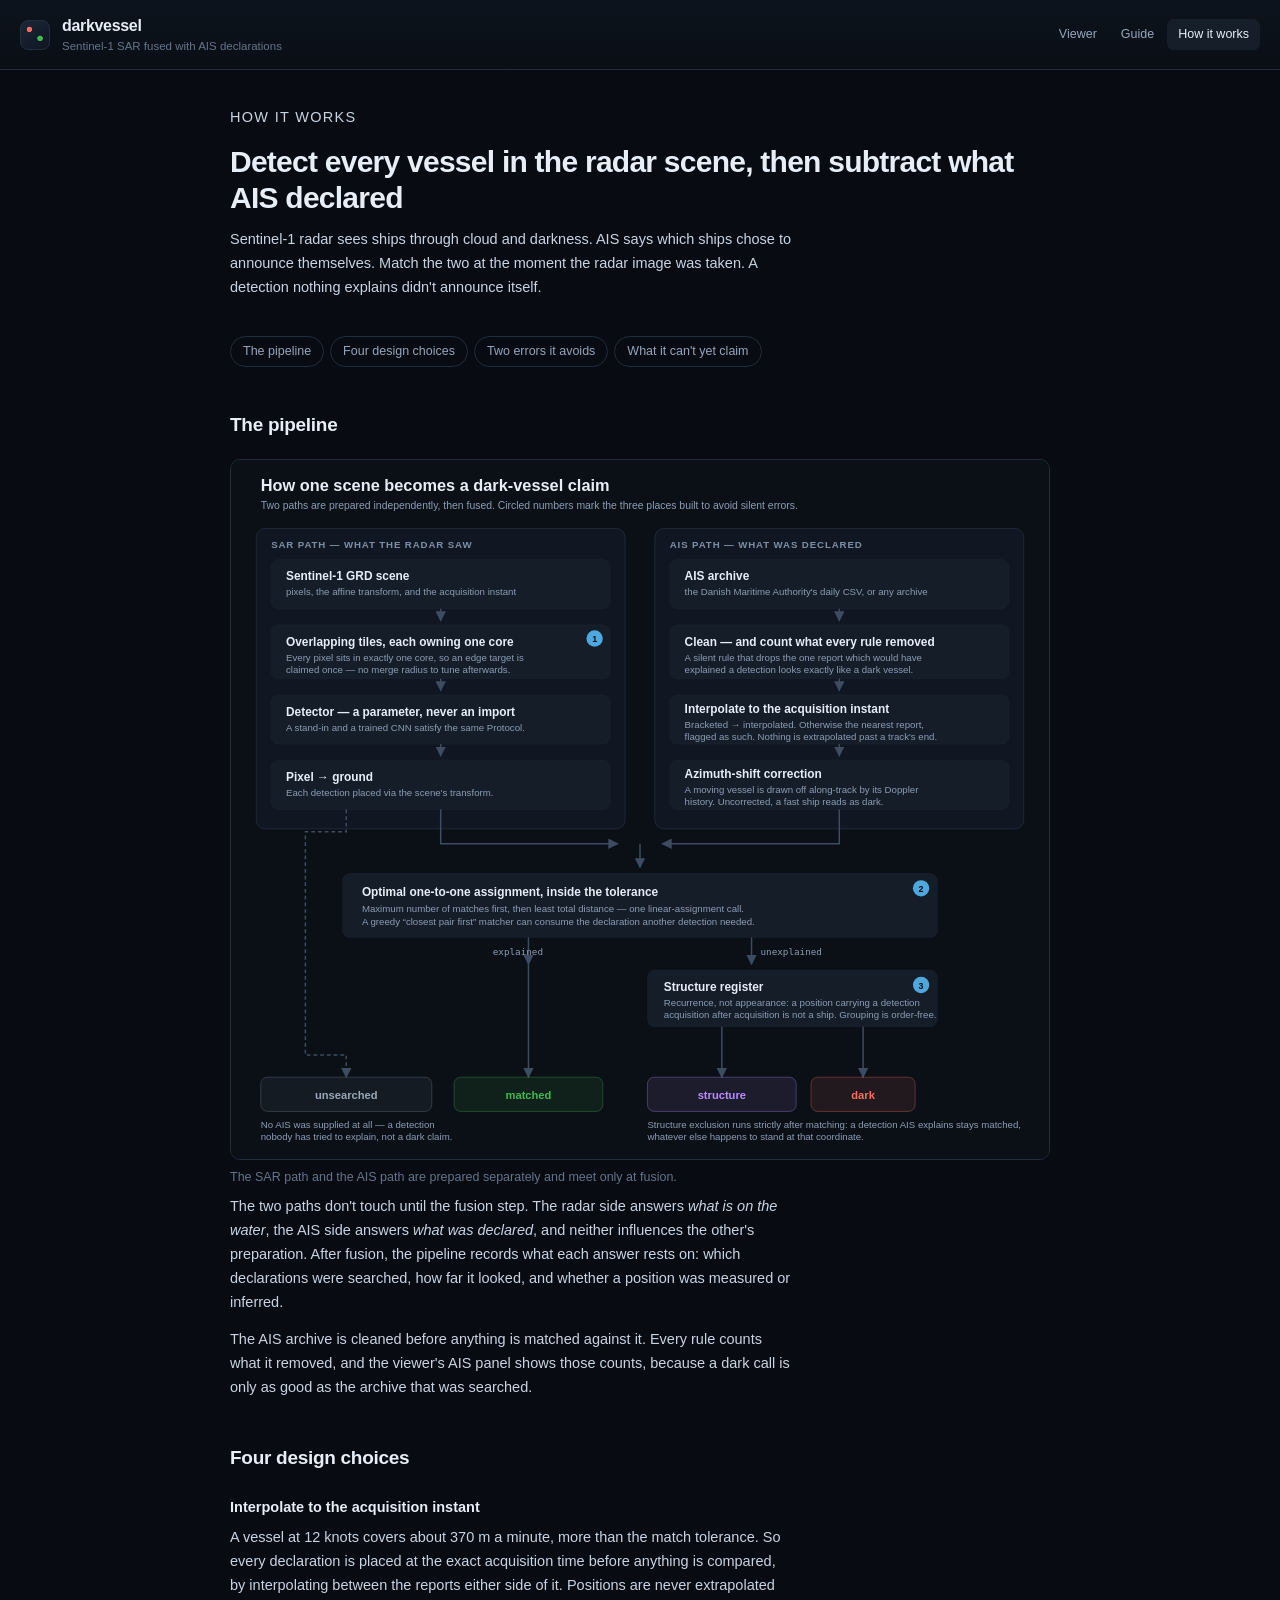
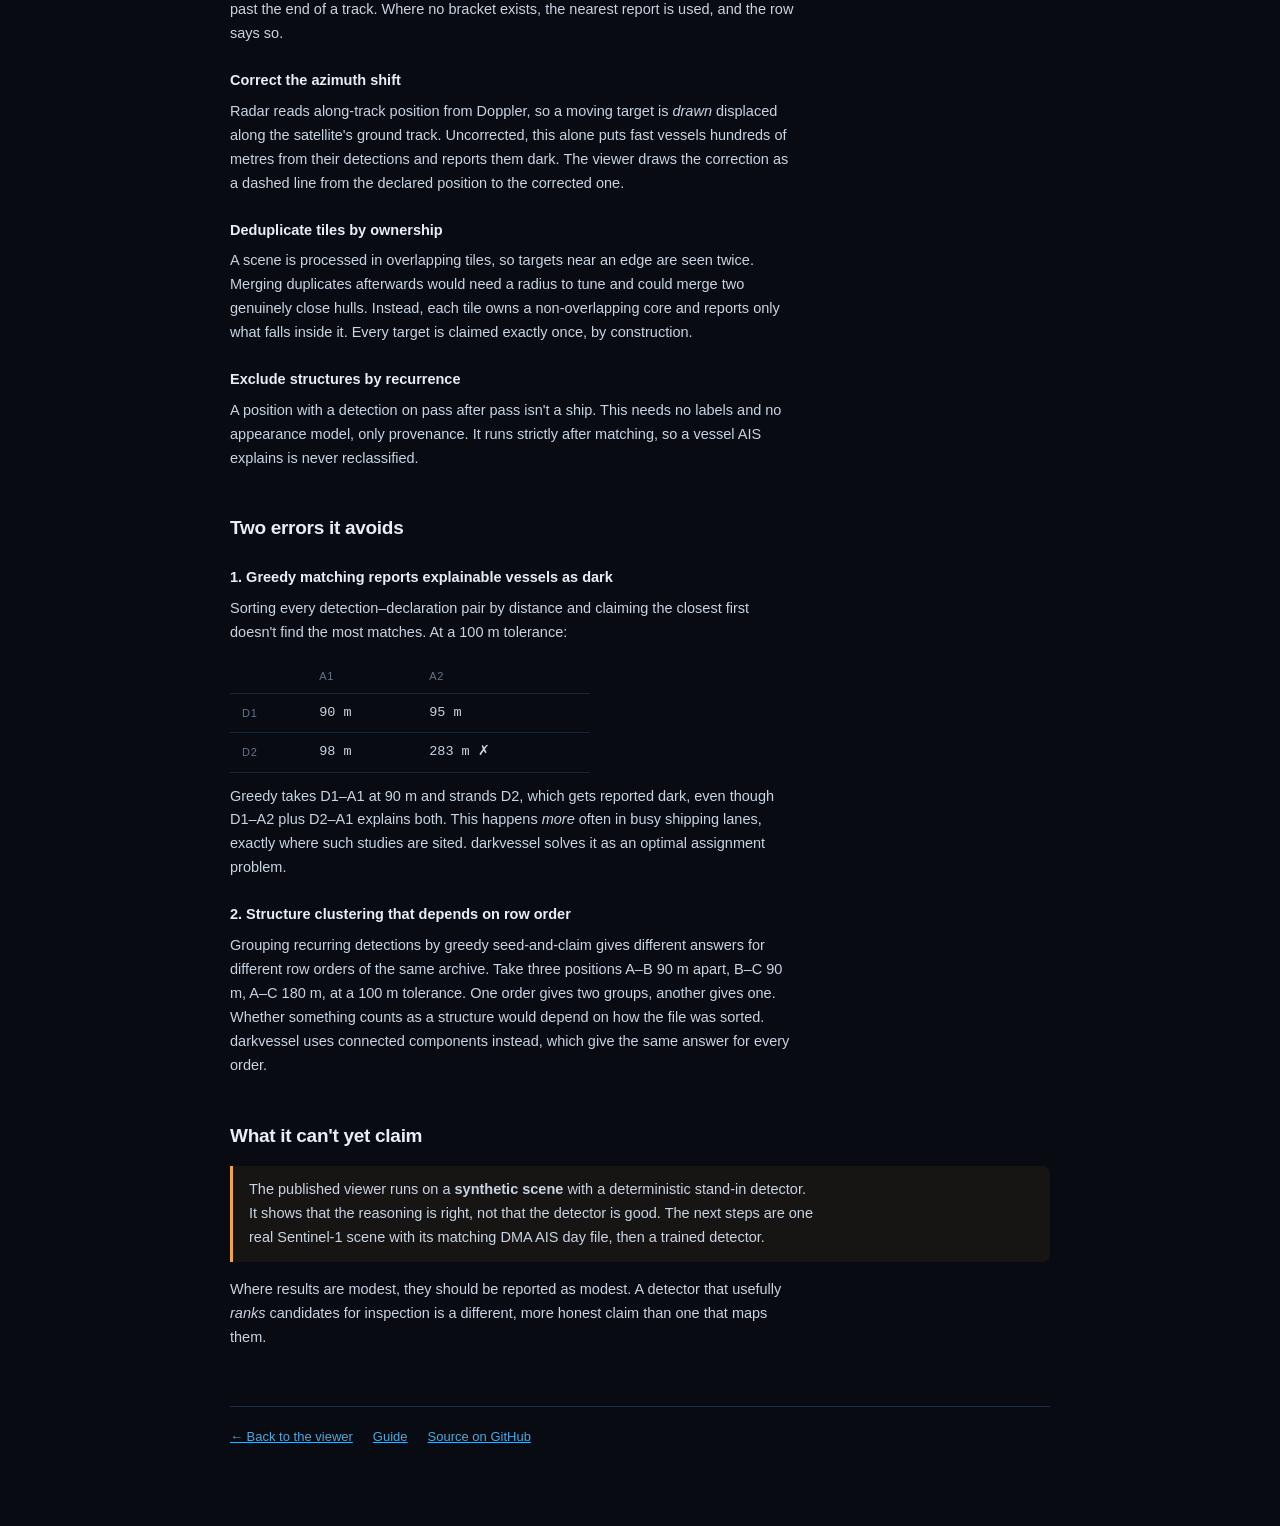
==== src/darkvessel/web/static/about.html @ b2e8a20c "Make the published viewer interactive, fix its controls, add Guide and How it works pages The publis" ====
<!DOCTYPE html>
<html lang="en">
<head>
<meta charset="utf-8">
<meta name="viewport" content="width=device-width, initial-scale=1">
<title>How it works — darkvessel</title>
<meta name="description" content="How darkvessel fuses Sentinel-1 SAR detections with AIS declarations, and the two silent errors the design avoids.">
<link rel="icon" href="data:image/svg+xml,<svg xmlns='http://www.w3.org/2000/svg' viewBox='0 0 16 16'><text y='13' font-size='13'>🛰️</text></svg>">
<link rel="stylesheet" href="styles.css">
</head>
<body class="doc-page">
<a class="skip" href="#main">Skip to content</a>

<header class="topbar">
  <a class="brand" href="./" style="text-decoration:none;color:inherit">
    <span class="brand-mark" aria-hidden="true"></span>
    <div>
      <p style="margin:0;font-size:16px;font-weight:600;letter-spacing:-0.02em">darkvessel</p>
      <p class="brand-sub">Sentinel-1 SAR fused with AIS declarations</p>
    </div>
  </a>
  <nav class="site-nav" aria-label="Site">
    <a href="./">Viewer</a>
    <a href="guide.html">Guide</a>
    <a href="about.html" aria-current="page">How it works</a>
  </nav>
</header>

<main class="doc" id="main">
  <div class="doc-hero">
    <p class="doc-kicker">How it works</p>
    <h1>Detect every vessel in the radar scene, then subtract what AIS declared</h1>
    <p class="doc-lede">Sentinel-1 radar sees ships through cloud and darkness. AIS says which
      ships chose to announce themselves. Match the two at the moment the radar image was
      taken. A detection nothing explains didn't announce itself.</p>
  </div>

  <ul class="toc" aria-label="On this page">
    <li><a href="#pipeline">The pipeline</a></li>
    <li><a href="#design">Four design choices</a></li>
    <li><a href="#errors">Two errors it avoids</a></li>
    <li><a href="#limits">What it can't yet claim</a></li>
  </ul>

  <h2 id="pipeline">The pipeline</h2>
  <figure>
    <img src="pipeline.svg" width="1100" height="940"
         alt="The darkvessel pipeline: a SAR path and an AIS path prepared independently, fused by an optimal one-to-one assignment within a tolerance, then filtered through a structure register into four statuses — matched, structure, dark and unsearched.">
    <figcaption>The SAR path and the AIS path are prepared separately and meet only at
      fusion.</figcaption>
  </figure>
  <p>The two paths don't touch until the fusion step. The radar side answers <em>what is on
    the water</em>, the AIS side answers <em>what was declared</em>, and neither influences the
    other's preparation. After fusion, the pipeline records what each answer rests on: which
    declarations were searched, how far it looked, and whether a position was measured or
    inferred.</p>
  <p>The AIS archive is cleaned before anything is matched against it. Every rule counts what it
    removed, and the viewer's AIS panel shows those counts, because a dark call is only as good
    as the archive that was searched.</p>

  <h2 id="design">Four design choices</h2>
  <h3>Interpolate to the acquisition instant</h3>
  <p>A vessel at 12 knots covers about 370 m a minute, more than the match tolerance. So every
    declaration is placed at the exact acquisition time before anything is compared, by
    interpolating between the reports either side of it. Positions are never extrapolated
    past the end of a track. Where no bracket exists, the nearest report is used, and the row
    says so.</p>

  <h3>Correct the azimuth shift</h3>
  <p>Radar reads along-track position from Doppler, so a moving target is <em>drawn</em>
    displaced along the satellite's ground track. Uncorrected, this alone puts fast vessels
    hundreds of metres from their detections and reports them dark. The viewer draws the
    correction as a dashed line from the declared position to the corrected one.</p>

  <h3>Deduplicate tiles by ownership</h3>
  <p>A scene is processed in overlapping tiles, so targets near an edge are seen twice. Merging
    duplicates afterwards would need a radius to tune and could merge two genuinely close
    hulls. Instead, each tile owns a non-overlapping core and reports only what falls inside
    it. Every target is claimed exactly once, by construction.</p>

  <h3>Exclude structures by recurrence</h3>
  <p>A position with a detection on pass after pass isn't a ship. This needs no labels and no
    appearance model, only provenance. It runs strictly after matching, so a vessel AIS
    explains is never reclassified.</p>

  <h2 id="errors">Two errors it avoids</h2>
  <h3>1. Greedy matching reports explainable vessels as dark</h3>
  <p>Sorting every detection–declaration pair by distance and claiming the closest first
    doesn't find the most matches. At a 100 m tolerance:</p>
  <table class="shortcuts" style="max-width:360px">
    <thead><tr><th scope="col"></th><th scope="col">A1</th><th scope="col">A2</th></tr></thead>
    <tbody>
      <tr><th scope="row">D1</th><td>90 m</td><td>95 m</td></tr>
      <tr><th scope="row">D2</th><td>98 m</td><td>283 m ✗</td></tr>
    </tbody>
  </table>
  <p>Greedy takes D1–A1 at 90 m and strands D2, which gets reported dark, even though D1–A2
    plus D2–A1 explains both. This happens <em>more</em> often in busy shipping lanes, exactly
    where such studies are sited. darkvessel solves it as an optimal assignment problem.</p>

  <h3>2. Structure clustering that depends on row order</h3>
  <p>Grouping recurring detections by greedy seed-and-claim gives different answers for
    different row orders of the same archive. Take three positions A–B 90 m apart, B–C 90 m,
    A–C 180 m, at a 100 m tolerance. One order gives two groups, another gives one. Whether
    something counts as a structure would depend on how the file was sorted. darkvessel uses
    connected components instead, which give the same answer for every order.</p>

  <h2 id="limits">What it can't yet claim</h2>
  <div class="callout">
    <p>The published viewer runs on a <strong>synthetic scene</strong> with a deterministic
      stand-in detector. It shows that the reasoning is right, not that the detector is good.
      The next steps are one real Sentinel-1 scene with its matching DMA AIS day file, then a
      trained detector.</p>
  </div>
  <p>Where results are modest, they should be reported as modest. A detector that usefully
    <em>ranks</em> candidates for inspection is a different, more honest claim than one that
    maps them.</p>

  <footer class="doc-foot">
    <a href="./">← Back to the viewer</a>
    <a href="guide.html">Guide</a>
    <a href="https://github.com/priyansh-koli/DarkVessel">Source on GitHub</a>
  </footer>
</main>
</body>
</html>
---- src/darkvessel/web/static/styles.css ----
/* darkvessel viewer — Operate-mode analyst UI.
   Dark by default: SAR imagery is read against black, and a light chrome around a black
   scene fights it for attention. */

:root {
  color-scheme: dark;

  --bg:        #080b11;
  --panel:     #10161f;
  --panel-2:   #161e2a;
  --line:      #222d3d;
  --line-soft: #1a2432;

  --text:      #e8eef7;
  --muted:     #94a6bd;
  --faint:     #64748b;

  --accent:    #4ea8de;
  --accent-dim:#1d4e6b;

  --matched:   #3fb950;
  --dark:      #ff6b5e;
  --structure: #b98cff;
  --unsearched:#8b98a8;
  --decl:      #58a6ff;
  --shift:     #f0a742;

  --radius:    10px;
  --radius-sm: 7px;

  --mono: ui-monospace, "SF Mono", SFMono-Regular, Menlo, Consolas, monospace;
  --sans: -apple-system, BlinkMacSystemFont, "Segoe UI", Inter, Roboto, Helvetica, Arial, sans-serif;

  --shadow: 0 1px 2px rgba(0,0,0,.4), 0 8px 24px rgba(0,0,0,.28);
}

* { box-sizing: border-box; }

/* Every display rule below is a class, which outranks the UA sheet's [hidden] {display:none}. */
[hidden] { display: none !important; }

html, body {
  margin: 0;
  overflow-x: hidden;
  background: var(--bg);
  color: var(--text);
  font-family: var(--sans);
  font-size: 14px;
  line-height: 1.5;
  -webkit-font-smoothing: antialiased;
}

h1, h2 { margin: 0; font-weight: 600; letter-spacing: -0.01em; }

.sr-only {
  position: absolute; width: 1px; height: 1px; padding: 0; margin: -1px;
  overflow: hidden; clip: rect(0 0 0 0); white-space: nowrap; border: 0;
}

.skip {
  position: absolute; left: 12px; top: -60px; z-index: 100;
  background: var(--accent); color: #04121c; padding: 10px 16px;
  border-radius: var(--radius-sm); font-weight: 600; text-decoration: none;
  transition: top .15s ease;
}
.skip:focus { top: 12px; }

:focus-visible {
  outline: 2px solid var(--accent);
  outline-offset: 2px;
  border-radius: 4px;
}

/* ───────────────────── top bar ───────────────────── */

.topbar {
  display: flex; align-items: center; gap: 24px; flex-wrap: wrap;
  padding: 14px 20px;
  border-bottom: 1px solid var(--line);
  background: linear-gradient(180deg, #0d131c, #0a0f16);
  position: sticky; top: 0; z-index: 20;
}

.brand { display: flex; align-items: center; gap: 12px; min-width: 0; }

.brand-mark {
  width: 30px; height: 30px; flex: none; border-radius: 8px;
  background:
    radial-gradient(circle at 30% 30%, var(--dark) 0 2.5px, transparent 3px),
    radial-gradient(circle at 68% 62%, var(--matched) 0 2.5px, transparent 3px),
    linear-gradient(145deg, #1b2738, #0e1620);
  border: 1px solid var(--line);
}

.topbar h1 { font-size: 16px; letter-spacing: -0.02em; }
.brand-sub { margin: 0; font-size: 11.5px; color: var(--faint); }

.scene-meta {
  display: flex; gap: 22px; margin: 0; flex-wrap: wrap;
  flex: 1 1 auto; min-width: 0;
}
.scene-meta > div { min-width: 0; }
.scene-meta dt {
  font-size: 10px; text-transform: uppercase; letter-spacing: .08em;
  color: var(--faint); margin-bottom: 2px;
}
.scene-meta dd {
  margin: 0; font-family: var(--mono); font-size: 12px; color: var(--muted);
  white-space: nowrap; overflow: hidden; text-overflow: ellipsis;
}

.mode {
  display: flex; align-items: center; gap: 7px; flex: none;
  padding: 5px 11px; border: 1px solid var(--line); border-radius: 999px;
  background: var(--panel); font-size: 11.5px; color: var(--muted);
}
.mode .dot { width: 7px; height: 7px; border-radius: 50%; background: var(--faint); flex: none; }
.mode.is-live .dot   { background: var(--matched); box-shadow: 0 0 0 3px rgba(63,185,80,.16); }
.mode.is-static .dot { background: var(--shift);  box-shadow: 0 0 0 3px rgba(240,167,66,.16); }
.mode.is-error .dot  { background: var(--dark);   box-shadow: 0 0 0 3px rgba(255,107,94,.16); }
.mode.is-busy .dot   { animation: pulse .9s ease-in-out infinite; }
@keyframes pulse { 50% { opacity: .35; } }

/* ───────────────────── site navigation ───────────────────── */

.site-nav { display: flex; gap: 2px; flex: none; }
.site-nav a {
  color: var(--muted); text-decoration: none; font-size: 12.5px; font-weight: 500;
  padding: 6px 11px; border-radius: var(--radius-sm);
}
.site-nav a:hover { color: var(--text); background: var(--panel-2); }
.site-nav a[aria-current="page"] { color: var(--text); background: var(--panel-2); }

/* ───────────────────── counts strip ───────────────────── */

.counts {
  display: grid; gap: 1px;
  grid-template-columns: repeat(auto-fit, minmax(150px, 1fr));
  background: var(--line-soft);
  border-bottom: 1px solid var(--line);
}

.stat {
  appearance: none; -webkit-appearance: none;
  border: 0; border-top: 2px solid transparent;
  background: var(--panel); color: inherit; font: inherit;
  padding: 13px 18px; text-align: left; cursor: pointer;
  display: flex; flex-direction: column; gap: 1px;
  transition: background .12s ease, border-color .12s ease;
}
.stat:hover { background: var(--panel-2); }
.stat[aria-pressed="true"] { background: var(--panel-2); border-top-color: currentColor; }
.stat[disabled] { opacity: .4; cursor: default; }

.stat-value { font-family: var(--mono); font-size: 21px; font-weight: 600; line-height: 1.15; }
.stat-label {
  font-size: 10.5px; text-transform: uppercase; letter-spacing: .08em; color: var(--muted);
}
.stat-total     { color: var(--text); }
.stat-matched   { color: var(--matched); }
.stat-dark      { color: var(--dark); }
.stat-structure { color: var(--structure); }
.stat-unsearched{ color: var(--unsearched); }
.stat .stat-label { color: var(--muted); }

/* ───────────────────── layout ───────────────────── */

.layout {
  display: grid;
  grid-template-columns: 296px minmax(0, 1fr) 340px;
  gap: 16px;
  padding: 16px;
  align-items: start;
  max-width: 1760px;
  margin: 0 auto;
}

.col { display: flex; flex-direction: column; gap: 16px; min-width: 0; }
.col-controls, .col-inspector { position: sticky; top: 76px; }

.panel {
  background: var(--panel);
  border: 1px solid var(--line);
  border-radius: var(--radius);
  padding: 16px;
}

.panel-title {
  font-size: 11px; text-transform: uppercase; letter-spacing: .09em;
  color: var(--muted); margin-bottom: 14px;
  display: flex; align-items: baseline; gap: 8px;
}
.count-hint { font-family: var(--mono); color: var(--faint); letter-spacing: 0; text-transform: none; }

/* ───────────────────── form controls ───────────────────── */

.field + .field { margin-top: 18px; }
.field > label { display: block; font-size: 12.5px; font-weight: 500; margin-bottom: 7px; }

.field-row { display: flex; align-items: center; gap: 12px; }

.hint { margin: 7px 0 0; font-size: 11.5px; color: var(--faint); line-height: 1.45; }
.hint-block { margin: 0 0 14px; }

input[type="range"] {
  -webkit-appearance: none; appearance: none;
  flex: 1; height: 3px; border-radius: 2px; background: var(--line);
  cursor: pointer; min-width: 0;
}
input[type="range"]::-webkit-slider-thumb {
  -webkit-appearance: none; width: 15px; height: 15px; border-radius: 50%;
  background: var(--accent); border: 2px solid var(--panel);
  box-shadow: 0 0 0 1px var(--accent);
}
input[type="range"]::-moz-range-thumb {
  width: 13px; height: 13px; border-radius: 50%; border: 2px solid var(--panel);
  background: var(--accent); box-shadow: 0 0 0 1px var(--accent);
}
input[type="range"]:disabled { opacity: .45; cursor: not-allowed; }

.num {
  font-family: var(--mono); font-size: 12px; color: var(--text);
  min-width: 62px; text-align: right; flex: none; font-variant-numeric: tabular-nums;
}

/* Switch: the checkbox *is* the track, so there is no visually-hidden input to leak artifacts. */
.switch { display: flex; gap: 11px; align-items: flex-start; cursor: pointer; }
.switch input {
  appearance: none; -webkit-appearance: none;
  position: relative; flex: none; margin: 1px 0 0; padding: 0;
  width: 34px; height: 20px; border-radius: 999px; border: 0;
  background: var(--line); cursor: pointer; transition: background .16s ease;
}
.switch input::after {
  content: ""; position: absolute; top: 2px; left: 2px;
  width: 16px; height: 16px; border-radius: 50%; background: var(--faint);
  transition: transform .16s ease, background .16s ease;
}
.switch input:checked { background: var(--accent-dim); }
.switch input:checked::after { transform: translateX(14px); background: var(--accent); }
.switch input:disabled { opacity: .45; cursor: not-allowed; }
.switch-text { font-size: 12.5px; font-weight: 500; }
.switch-text .hint { display: block; font-weight: 400; margin-top: 4px; }

.btn {
  width: 100%; display: inline-flex; align-items: center; justify-content: center; gap: 8px;
  padding: 9px 14px; border-radius: var(--radius-sm);
  border: 1px solid var(--line); background: var(--panel-2); color: var(--text);
  font: inherit; font-size: 12.5px; font-weight: 500; cursor: pointer;
  transition: background .12s ease, border-color .12s ease;
}
.btn:hover:not(:disabled) { background: #1d2736; border-color: #2e3d52; }
.btn:disabled { opacity: .45; cursor: not-allowed; }
.btn[aria-pressed="true"] {
  border-color: var(--accent); background: rgba(78,168,222,.12); color: var(--accent);
}
.btn-quiet { background: transparent; color: var(--muted); }
.btn-icon { font-size: 13px; }

.chiplist { list-style: none; margin: 12px 0 0; padding: 0; display: flex; flex-wrap: wrap; gap: 6px; }
.chiplist:empty { margin: 0; }
.chip {
  display: inline-flex; align-items: center; gap: 6px;
  font-family: var(--mono); font-size: 11px;
  background: rgba(185,140,255,.1); color: var(--structure);
  border: 1px solid rgba(185,140,255,.28);
  padding: 3px 5px 3px 9px; border-radius: 999px;
}
.chip button {
  border: 0; background: none; color: inherit; cursor: pointer;
  font: inherit; font-size: 13px; line-height: 1; padding: 2px 4px; border-radius: 50%;
}
.chip button:hover { background: rgba(185,140,255,.22); }

/* ───────────────────── AIS summary ───────────────────── */

.kv { display: grid; grid-template-columns: 1fr auto; gap: 6px 14px; align-items: baseline; }
.kv dt { font-size: 12px; color: var(--muted); min-width: 0; }
.kv dd {
  margin: 0; font-family: var(--mono); font-size: 12px; text-align: right;
  font-variant-numeric: tabular-nums;
}
.kv dd.zero { color: var(--faint); }

.rule-note {
  margin: 12px 0 0; padding-top: 12px; border-top: 1px solid var(--line-soft);
  font-size: 11.5px; color: var(--faint);
}

/* ───────────────────── viewer stage ───────────────────── */

.viewer-head { display: flex; align-items: center; justify-content: space-between; gap: 12px; }
.viewer-head .panel-title { margin: 0; }

.viewer-tools { display: flex; align-items: center; gap: 4px; }
.icon-btn {
  width: 28px; height: 28px; display: grid; place-items: center;
  border: 1px solid var(--line); background: var(--panel); color: var(--muted);
  border-radius: var(--radius-sm); cursor: pointer; font-size: 15px; line-height: 1; padding: 0;
}
.icon-btn:hover:not(:disabled) { background: var(--panel-2); color: var(--text); }
.icon-btn:disabled { opacity: .4; cursor: not-allowed; }
.icon-btn-wide { width: auto; padding: 0 11px; font-size: 11.5px; }
.zoom-level { min-width: 46px; text-align: center; color: var(--muted); font-size: 11.5px; }

.stage {
  position: relative;
  aspect-ratio: 1 / 1;
  max-height: 62vh;
  background:
    linear-gradient(rgba(255,255,255,.02) 1px, transparent 1px) 0 0 / 100% 40px,
    linear-gradient(90deg, rgba(255,255,255,.02) 1px, transparent 1px) 0 0 / 40px 100%,
    #05070b;
  border: 1px solid var(--line);
  border-radius: var(--radius);
  overflow: hidden;
  cursor: default;
  touch-action: none;
}
.stage.is-dragging { cursor: grabbing; }
.stage.is-placing, .stage.is-placing .mark { cursor: crosshair; }

.stage-inner {
  position: absolute; inset: 0;
  transform-origin: 0 0;
  will-change: transform;
}

#scene-canvas {
  position: absolute; inset: 0; width: 100%; height: 100%;
  image-rendering: pixelated;
  image-rendering: crisp-edges;
  /* Marks the scene's own footprint against the letterboxed stage. */
  outline: 1px solid rgba(255, 255, 255, .1);
  outline-offset: -1px;
}
#overlay { position: absolute; inset: 0; width: 100%; height: 100%; overflow: visible; }

.stage-state {
  position: absolute; inset: 0; display: grid; place-content: center; gap: 8px;
  text-align: center; padding: 24px;
  background: rgba(5,7,11,.82); backdrop-filter: blur(2px);
  font-size: 13px; color: var(--muted);
}
.stage-state strong { display: block; color: var(--text); font-size: 14px; }

.scalebar {
  position: absolute; left: 14px; bottom: 14px;
  display: flex; flex-direction: column; gap: 3px; pointer-events: none;
  font-family: var(--mono); font-size: 10.5px; color: var(--muted);
  text-shadow: 0 1px 3px #000;
}
.scalebar span {
  display: block; height: 5px; border: 1px solid rgba(255,255,255,.65);
  border-top: 0; background: rgba(0,0,0,.25);
}
.scalebar em { font-style: normal; }

/* overlay marks */
.mark { cursor: pointer; }
/* The boxes are unfilled, so by default only their 2 px outline is hit-testable and a click in
   the middle of a marker falls through to the stage. The halo is the marker's whole hit area. */
.mark-halo { pointer-events: all; }
.mark-box { fill: none; stroke-width: 2; vector-effect: non-scaling-stroke; }
.mark-matched   .mark-box { stroke: var(--matched); }
.mark-dark      .mark-box { stroke: var(--dark); }
.mark-structure .mark-box { stroke: var(--structure); }
.mark-unsearched .mark-box { stroke: var(--unsearched); }
.mark-halo { fill: none; stroke: #fff; stroke-width: 1; opacity: 0; vector-effect: non-scaling-stroke; }
.mark:hover .mark-halo, .mark.is-selected .mark-halo { opacity: .9; }
.mark.is-dimmed { opacity: .22; }
/* No font-size here: it is set per-zoom as a presentation attribute, and any CSS rule would
   outrank it and freeze the labels at one size. */
.mark-label {
  font-family: var(--mono); fill: var(--text);
  paint-order: stroke; stroke: #05070b; stroke-width: 3px; stroke-linejoin: round;
}
.mark:focus-visible { outline: none; }
.mark:focus-visible .mark-halo { opacity: 1; stroke-width: 2; }

.decl-dot { fill: var(--decl); stroke: #05070b; stroke-width: 1; vector-effect: non-scaling-stroke; }
.decl-raw {
  fill: rgba(240,167,66,.22); stroke: var(--shift); stroke-width: 1.5;
  vector-effect: non-scaling-stroke;
}
.shift-line {
  stroke: var(--shift); stroke-width: 1.75; stroke-dasharray: 5 3;
  vector-effect: non-scaling-stroke; fill: none; opacity: .9;
}
.match-line {
  stroke: var(--matched); stroke-width: 1.5; opacity: .5;
  vector-effect: non-scaling-stroke; fill: none;
}
.reg-mark { fill: none; stroke: var(--structure); stroke-width: 1.5; vector-effect: non-scaling-stroke; }
.reg-ring { fill: rgba(185,140,255,.07); stroke: rgba(185,140,255,.4); stroke-dasharray: 3 3;
  stroke-width: 1; vector-effect: non-scaling-stroke; }

/* ───────────────────── legend ───────────────────── */

.legend {
  list-style: none; margin: 0; padding: 0;
  display: flex; flex-wrap: wrap; gap: 8px 20px;
  font-size: 11.5px; color: var(--muted);
}
.legend li { display: flex; align-items: center; gap: 7px; }
.key { width: 11px; height: 11px; flex: none; }
.key-matched   { border: 2px solid var(--matched); }
.key-dark      { border: 2px solid var(--dark); }
.key-structure { border: 2px solid var(--structure); }
.key-unsearched{ border: 2px solid var(--unsearched); }
.key-decl      { border-radius: 50%; background: var(--decl); }
.key-shift     { height: 0; border-top: 2px dashed var(--shift); width: 14px; }

/* ───────────────────── table ───────────────────── */

.panel-table { padding-bottom: 6px; }
.panel-head { display: flex; align-items: baseline; justify-content: space-between; gap: 12px; }
.table-wrap { overflow-x: auto; margin: 0 -16px; }

table { width: 100%; border-collapse: collapse; font-size: 12.5px; }
thead th {
  text-align: left; font-weight: 500; font-size: 10.5px;
  text-transform: uppercase; letter-spacing: .07em; color: var(--faint);
  padding: 0 12px 8px; border-bottom: 1px solid var(--line);
  white-space: nowrap;
}
thead th:first-child { padding-left: 16px; }
thead th:last-child  { padding-right: 16px; }
th.right, td.right { text-align: right; }

tbody tr { cursor: pointer; border-bottom: 1px solid var(--line-soft); }
tbody tr:last-child { border-bottom: 0; }
tbody tr:hover { background: var(--panel-2); }
tbody tr.is-selected { background: rgba(78,168,222,.1); box-shadow: inset 2px 0 0 var(--accent); }
tbody tr:focus-visible { outline: 2px solid var(--accent); outline-offset: -2px; }
tbody tr.is-dimmed { opacity: .35; }

tbody td { padding: 9px 12px; font-family: var(--mono); font-variant-numeric: tabular-nums; }
tbody td:first-child { padding-left: 16px; color: var(--faint); }
tbody td:last-child  { padding-right: 16px; }
td.muted { color: var(--faint); }

.pill {
  display: inline-block; padding: 2px 8px; border-radius: 999px;
  font-size: 10.5px; font-weight: 600; letter-spacing: .03em;
  font-family: var(--sans); white-space: nowrap;
}
.pill-matched   { background: rgba(63,185,80,.14);  color: var(--matched); }
.pill-dark      { background: rgba(255,107,94,.14); color: var(--dark); }
.pill-structure { background: rgba(185,140,255,.14);color: var(--structure); }
.pill-unsearched{ background: rgba(139,152,168,.14);color: var(--unsearched); }

.empty-row td { text-align: center; color: var(--faint); padding: 28px 16px; font-family: var(--sans); }

/* ───────────────────── inspector ───────────────────── */

.panel-inspector { min-height: 320px; }

.inspector-empty {
  display: grid; place-content: center; gap: 10px; text-align: center;
  min-height: 280px; color: var(--faint); font-size: 12.5px; padding: 0 12px;
}
.inspector-empty svg { justify-self: center; opacity: .4; }

.insp-top { display: flex; align-items: flex-start; justify-content: space-between; gap: 8px; }
.insp-nav { display: flex; gap: 4px; margin-top: -6px; }
.inspector-empty a { color: var(--accent); text-decoration: none; }
.inspector-empty a:hover { text-decoration: underline; }

.insp-head { display: flex; align-items: center; gap: 12px; margin-bottom: 16px; }
.insp-crop {
  width: 76px; height: 76px; flex: none; border-radius: var(--radius-sm);
  border: 1px solid var(--line); background: #05070b;
  image-rendering: pixelated; object-fit: cover;
}
.insp-title { min-width: 0; }
.insp-title h3 { margin: 0 0 5px; font-size: 14px; font-weight: 600; }
.insp-sub { margin: 0; font-family: var(--mono); font-size: 11px; color: var(--faint); }

.verdict {
  border-radius: var(--radius-sm); padding: 11px 13px; margin-bottom: 16px;
  font-size: 12.5px; line-height: 1.5; border: 1px solid;
}
.verdict-matched   { background: rgba(63,185,80,.07);  border-color: rgba(63,185,80,.28); }
.verdict-dark      { background: rgba(255,107,94,.07); border-color: rgba(255,107,94,.28); }
.verdict-structure { background: rgba(185,140,255,.07);border-color: rgba(185,140,255,.28); }
.verdict-unsearched{ background: rgba(139,152,168,.07);border-color: rgba(139,152,168,.28); }
.verdict strong { display: block; margin-bottom: 3px; font-size: 12px; }

.insp-section { margin-top: 16px; }
.insp-section h4 {
  margin: 0 0 9px; font-size: 10px; text-transform: uppercase;
  letter-spacing: .08em; color: var(--faint); font-weight: 600;
}
.insp-section + .insp-section { padding-top: 16px; border-top: 1px solid var(--line-soft); }

.static-note {
  padding: 9px 11px; border-radius: var(--radius-sm);
  background: rgba(240,167,66,.07); border: 1px solid rgba(240,167,66,.24); color: var(--muted);
}

.toast {
  position: fixed; left: 50%; bottom: 24px; transform: translateX(-50%); z-index: 50;
  background: var(--panel-2); color: var(--text); border: 1px solid var(--line);
  border-radius: var(--radius-sm); padding: 10px 16px; font-size: 12.5px;
  box-shadow: var(--shadow); max-width: calc(100vw - 32px);
}

/* ───────────────────── document pages (guide, how it works) ───────────────────── */

.doc { max-width: 860px; margin: 0 auto; padding: 36px 20px 80px; }
.doc-hero { margin-bottom: 36px; }
.doc-kicker {
  font-size: 11px; text-transform: uppercase; letter-spacing: .09em; color: var(--accent);
  margin: 0 0 10px;
}
.doc h1 { font-size: 30px; line-height: 1.2; letter-spacing: -0.025em; margin: 0 0 12px; }
.doc-lede { font-size: 16px; color: var(--muted); margin: 0; max-width: 64ch; }
.doc h2 {
  font-size: 19px; margin: 44px 0 12px; letter-spacing: -0.015em;
  scroll-margin-top: 90px;
}
.doc h3 { font-size: 14.5px; margin: 24px 0 8px; }
.doc p, .doc li { color: #c9d4e3; font-size: 14.5px; line-height: 1.65; }
.doc p { margin: 0 0 14px; max-width: 70ch; }
.doc a { color: var(--accent); }
.doc code {
  font-family: var(--mono); font-size: 12.5px; background: var(--panel-2);
  border: 1px solid var(--line-soft); padding: 1px 5px; border-radius: 4px;
}
.doc pre {
  background: var(--panel); border: 1px solid var(--line); border-radius: var(--radius-sm);
  padding: 14px 16px; overflow-x: auto; font-size: 12.5px; line-height: 1.6;
}
.doc pre code { background: none; border: 0; padding: 0; }
.doc figure { margin: 20px 0 8px; }
.doc figure img {
  width: 100%; height: auto; display: block;
  border: 1px solid var(--line); border-radius: var(--radius);
}
.doc figcaption { font-size: 12.5px; color: var(--faint); margin-top: 8px; }

.toc {
  display: flex; flex-wrap: wrap; gap: 6px; list-style: none; padding: 0; margin: 0 0 8px;
}
.toc a {
  display: block; font-size: 12.5px; text-decoration: none; color: var(--muted);
  border: 1px solid var(--line); border-radius: 999px; padding: 4px 12px;
}
.toc a:hover { color: var(--text); border-color: #2e3d52; }

.steps { list-style: none; counter-reset: step; padding: 0; margin: 18px 0 0; display: grid; gap: 12px; }
.steps > li {
  counter-increment: step; position: relative;
  background: var(--panel); border: 1px solid var(--line); border-radius: var(--radius);
  padding: 16px 18px 16px 58px;
}
.steps > li::before {
  content: counter(step); position: absolute; left: 18px; top: 16px;
  width: 26px; height: 26px; border-radius: 50%; display: grid; place-items: center;
  font-family: var(--mono); font-size: 12px; font-weight: 600;
  background: var(--accent-dim); color: var(--text);
}
.steps h3 { margin: 2px 0 6px; }
.steps p { margin: 0 0 10px; }
.steps p:last-child { margin-bottom: 0; }

.try {
  display: inline-flex; align-items: center; gap: 6px; text-decoration: none;
  font-size: 12.5px; font-weight: 600; color: var(--accent);
  border: 1px solid var(--accent-dim); background: rgba(78,168,222,.08);
  padding: 6px 12px; border-radius: var(--radius-sm);
}
.doc a.try { text-decoration: none; }
.try:hover { background: rgba(78,168,222,.16); }

.status-grid { display: grid; grid-template-columns: repeat(2, minmax(0, 1fr)); gap: 12px; margin: 16px 0; }
.status-card {
  background: var(--panel); border: 1px solid var(--line); border-radius: var(--radius);
  padding: 14px 16px; border-top: 2px solid var(--c);
}
.status-card h3 { margin: 0 0 6px; color: var(--c); font-size: 13.5px; }
.status-card p { margin: 0; font-size: 13.5px; }

.shortcuts { width: 100%; border-collapse: collapse; margin: 12px 0; font-size: 13.5px; }
.shortcuts th, .shortcuts td {
  text-align: left; padding: 9px 12px; border-bottom: 1px solid var(--line-soft); color: #c9d4e3;
}
.shortcuts th { font-weight: 500; color: var(--faint); font-size: 11px; text-transform: uppercase; letter-spacing: .07em; }
kbd {
  font-family: var(--mono); font-size: 11.5px; padding: 2px 6px; border-radius: 4px;
  background: var(--panel-2); border: 1px solid var(--line); border-bottom-width: 2px; color: var(--text);
}

.faq details {
  background: var(--panel); border: 1px solid var(--line); border-radius: var(--radius);
  padding: 0 16px; margin-bottom: 8px;
}
.faq summary { cursor: pointer; padding: 13px 0; font-weight: 500; font-size: 14px; }
.faq details[open] summary { border-bottom: 1px solid var(--line-soft); margin-bottom: 12px; }
.faq details > p:last-child { margin-bottom: 14px; }

.callout {
  border-left: 3px solid var(--shift); background: rgba(240,167,66,.06);
  padding: 12px 16px; border-radius: 0 var(--radius-sm) var(--radius-sm) 0; margin: 16px 0;
}
.callout p:last-child { margin-bottom: 0; }

.doc-foot {
  margin-top: 56px; padding-top: 20px; border-top: 1px solid var(--line);
  display: flex; flex-wrap: wrap; gap: 10px 20px; font-size: 13px; color: var(--faint);
}

/* ───────────────────── responsive ───────────────────── */

@media (max-width: 1400px) {
  .layout { grid-template-columns: 276px minmax(0, 1fr); }
  .col-inspector { grid-column: 1 / -1; position: static; }
  .panel-inspector { min-height: 0; }
  .inspector-empty { min-height: 140px; }
}

@media (max-width: 900px) {
  .layout { grid-template-columns: minmax(0, 1fr); padding: 12px; gap: 12px; }
  .col-controls { position: static; }
  .topbar { gap: 14px; padding: 12px 16px; }
  .scene-meta { gap: 14px; order: 3; flex-basis: 100%; }
  .site-nav { order: 2; }
  .stat { padding: 11px 13px; }
  .stat-value { font-size: 18px; }
  .stage { aspect-ratio: 4 / 3; max-height: 52vh; }
  .viewer-head { flex-wrap: wrap; }
}

/* Four stat cards cannot fit a phone at a legible minimum, so they pair up instead of
   forcing the page wider than the viewport. */
@media (max-width: 660px) {
  .counts { grid-template-columns: repeat(2, minmax(0, 1fr)); }
  .scene-meta dd { font-size: 11.5px; }
  .legend { gap: 6px 14px; font-size: 11px; }
  .insp-crop { width: 60px; height: 60px; }
  .site-nav { order: 2; flex-basis: 100%; }
  .site-nav a { padding: 6px 9px; }
  .doc { padding-top: 24px; }
  .doc h1 { font-size: 24px; }
  .status-grid { grid-template-columns: minmax(0, 1fr); }
}

@media (prefers-reduced-motion: reduce) {
  *, *::before, *::after { transition-duration: .01ms !important; animation-duration: .01ms !important; }
}

.doc-page .site-nav { margin-left: auto; }
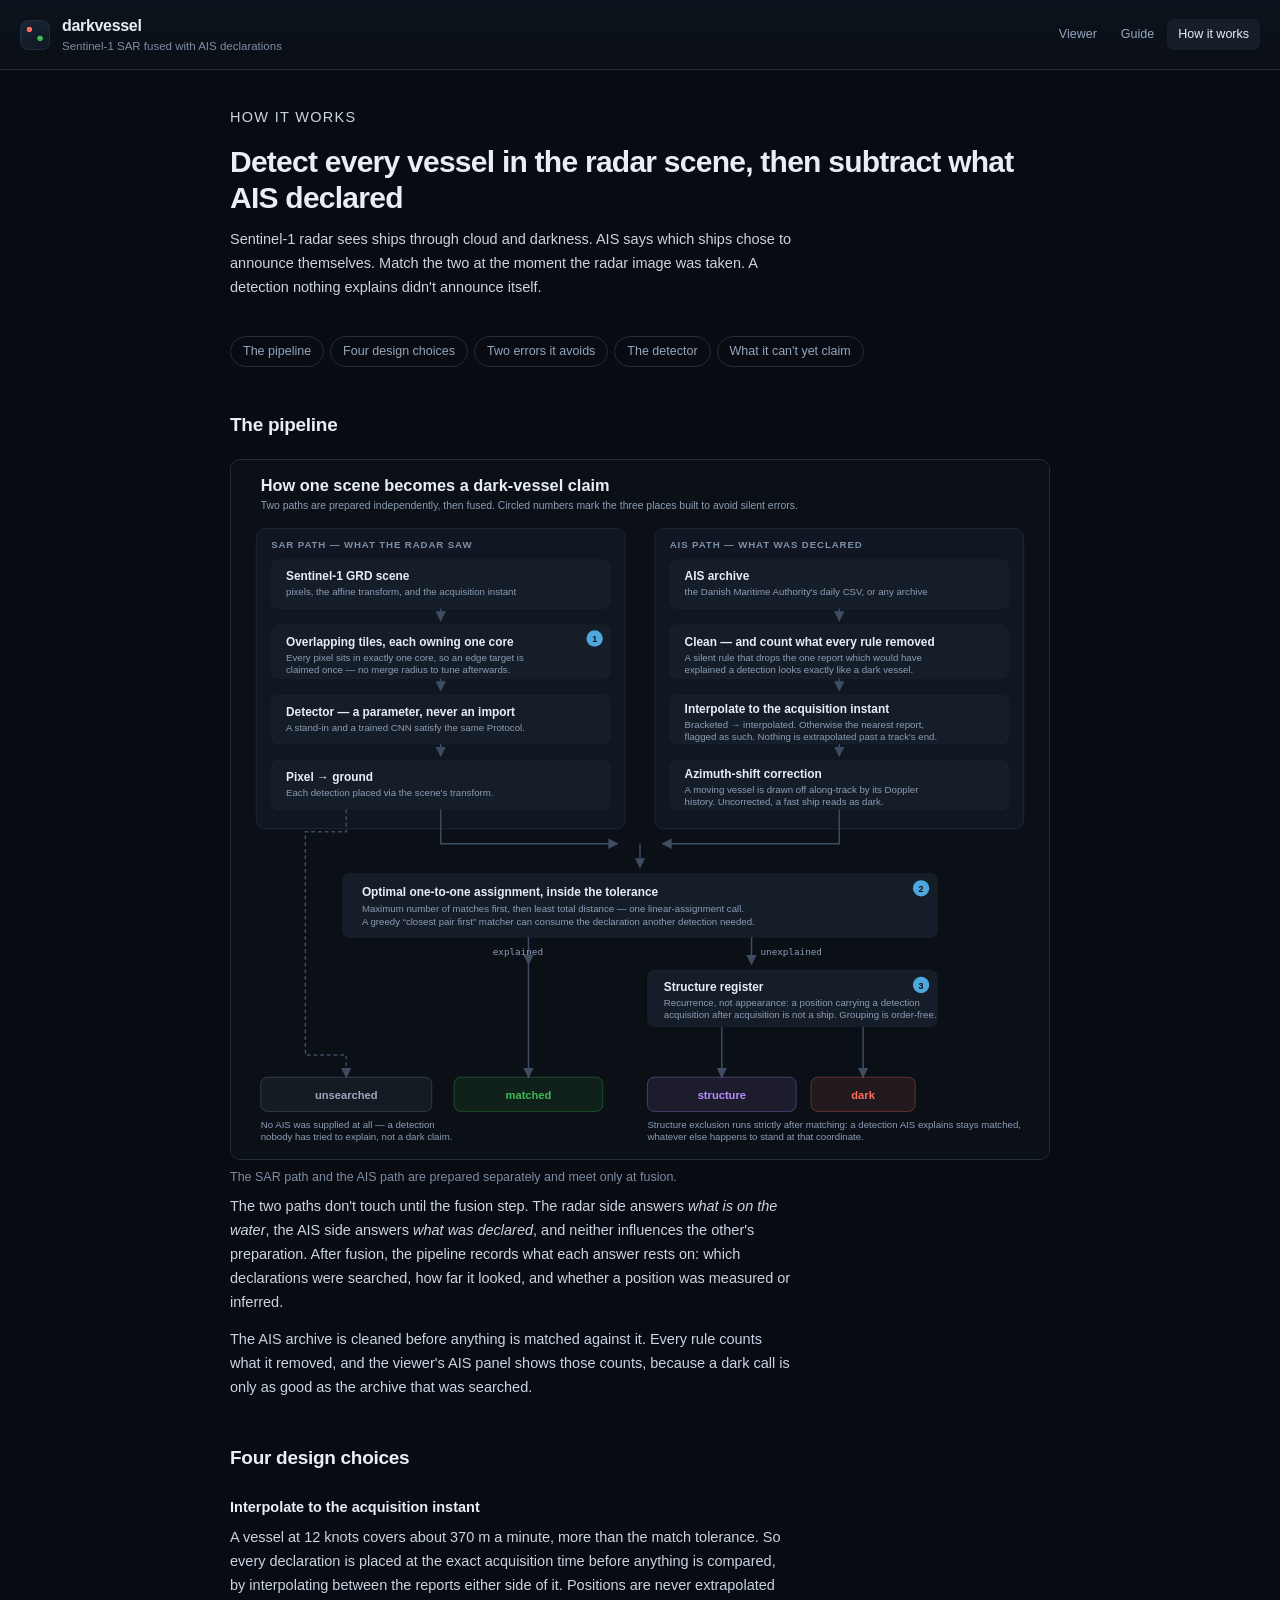
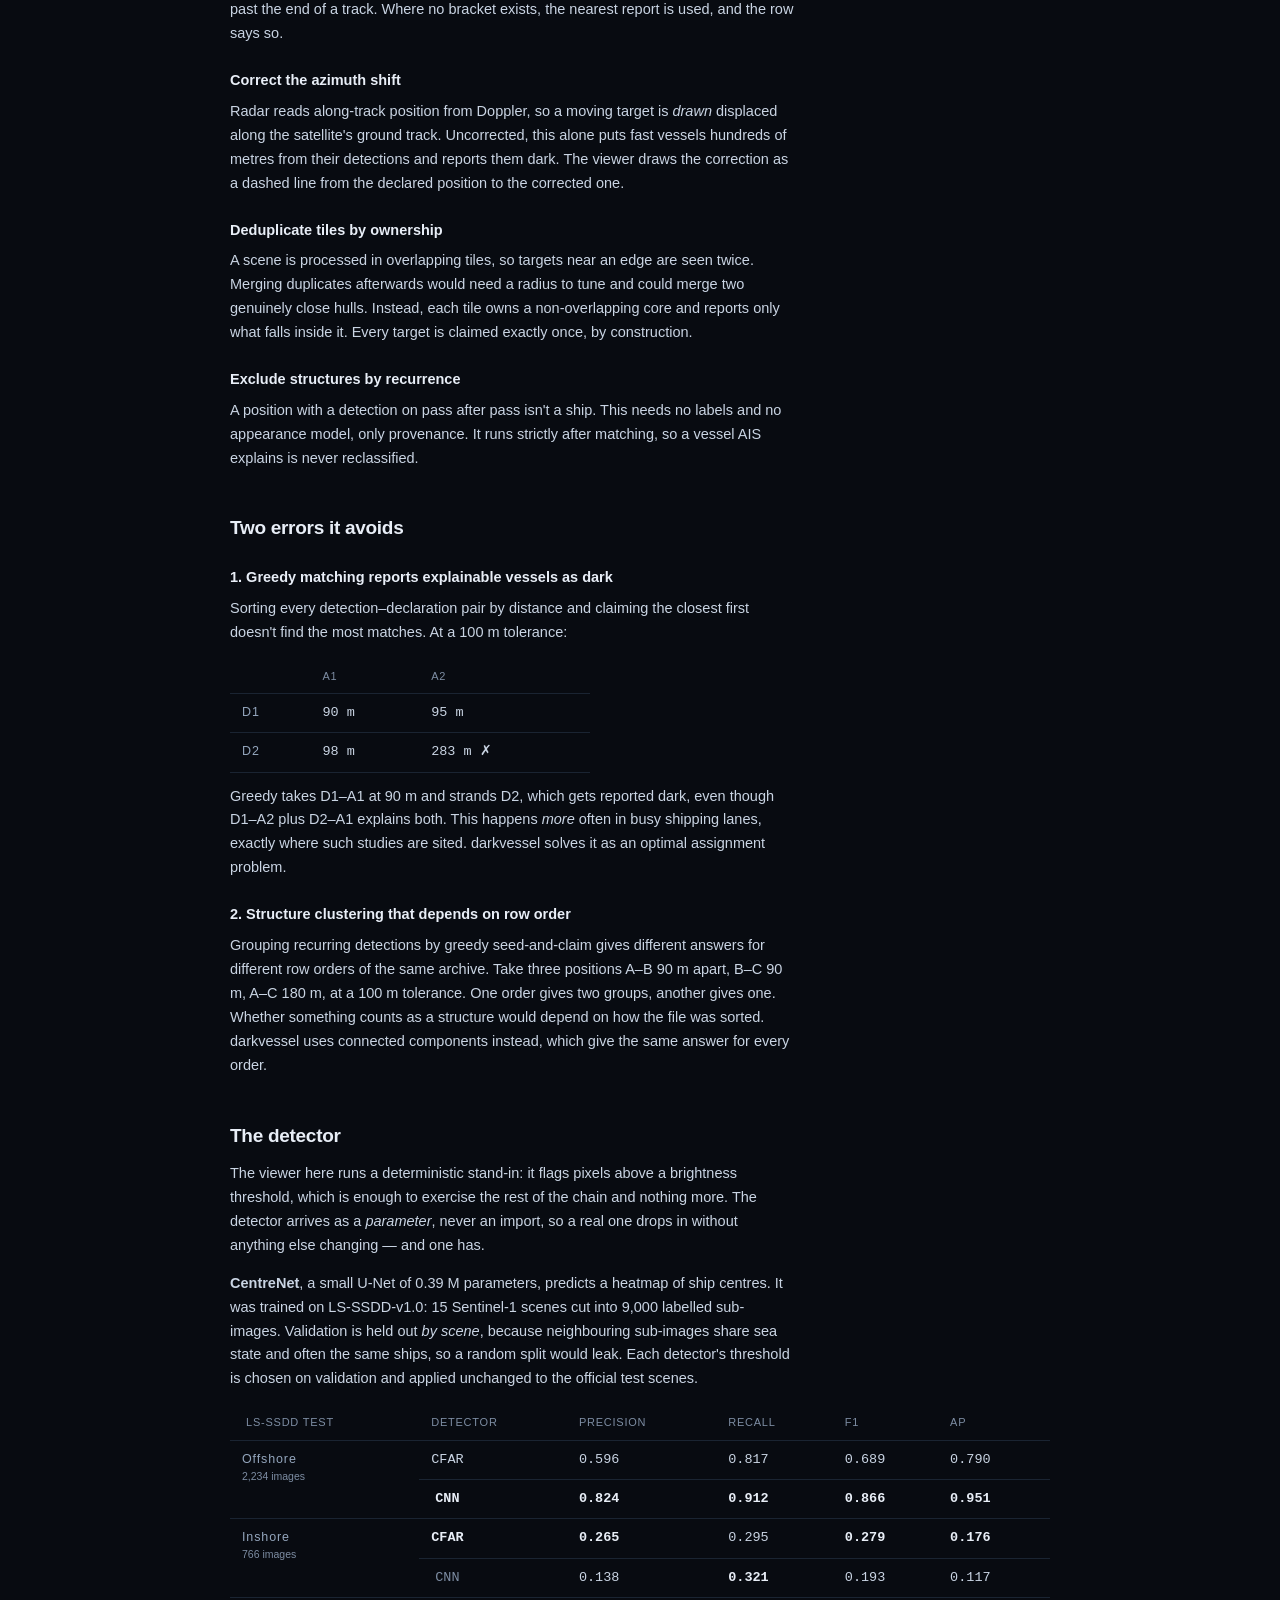
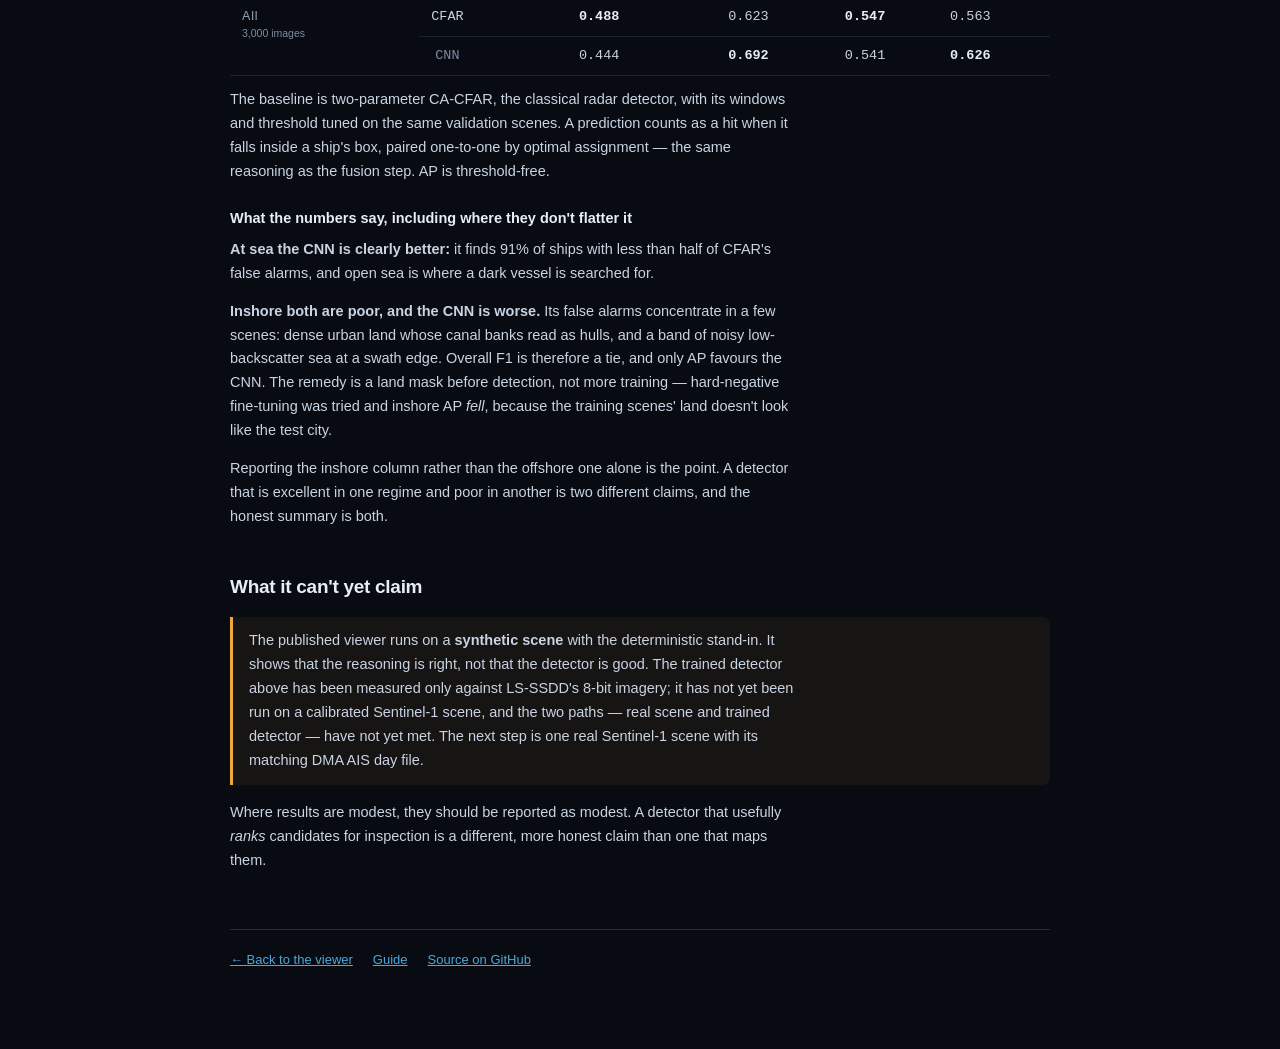
==== commit c41b3541: "Document the trained detector on the How it works page The site never mentioned it. The page still l" ====
--- a/src/darkvessel/web/static/about.html
+++ b/src/darkvessel/web/static/about.html
@@ -4,7 +4,7 @@
 <meta charset="utf-8">
 <meta name="viewport" content="width=device-width, initial-scale=1">
 <title>How it works — darkvessel</title>
-<meta name="description" content="How darkvessel fuses Sentinel-1 SAR detections with AIS declarations, and the two silent errors the design avoids.">
+<meta name="description" content="How darkvessel fuses Sentinel-1 SAR detections with AIS declarations, the two silent errors the design avoids, and how the trained detector measures against a CFAR baseline.">
 <link rel="icon" href="data:image/svg+xml,<svg xmlns='http://www.w3.org/2000/svg' viewBox='0 0 16 16'><text y='13' font-size='13'>🛰️</text></svg>">
 <link rel="stylesheet" href="styles.css">
 </head>
@@ -39,6 +39,7 @@
     <li><a href="#pipeline">The pipeline</a></li>
     <li><a href="#design">Four design choices</a></li>
     <li><a href="#errors">Two errors it avoids</a></li>
+    <li><a href="#detector">The detector</a></li>
     <li><a href="#limits">What it can't yet claim</a></li>
   </ul>
 
@@ -88,7 +89,7 @@
   <p>Sorting every detection–declaration pair by distance and claiming the closest first
     doesn't find the most matches. At a 100 m tolerance:</p>
   <table class="shortcuts" style="max-width:360px">
-    <thead><tr><th scope="col"></th><th scope="col">A1</th><th scope="col">A2</th></tr></thead>
+    <thead><tr><th scope="col"><span class="sr-only">Detection</span></th><th scope="col">A1</th><th scope="col">A2</th></tr></thead>
     <tbody>
       <tr><th scope="row">D1</th><td>90 m</td><td>95 m</td></tr>
       <tr><th scope="row">D2</th><td>98 m</td><td>283 m ✗</td></tr>
@@ -105,12 +106,67 @@
     something counts as a structure would depend on how the file was sorted. darkvessel uses
     connected components instead, which give the same answer for every order.</p>
 
+  <h2 id="detector">The detector</h2>
+  <p>The viewer here runs a deterministic stand-in: it flags pixels above a brightness
+    threshold, which is enough to exercise the rest of the chain and nothing more. The
+    detector arrives as a <em>parameter</em>, never an import, so a real one drops in without
+    anything else changing — and one has.</p>
+  <p><strong>CentreNet</strong>, a small U-Net of 0.39 M parameters, predicts a heatmap of ship
+    centres. It was trained on LS-SSDD-v1.0: 15 Sentinel-1 scenes cut into 9,000 labelled
+    sub-images. Validation is held out <em>by scene</em>, because neighbouring sub-images share
+    sea state and often the same ships, so a random split would leak. Each detector's threshold
+    is chosen on validation and applied unchanged to the official test scenes.</p>
+
+  <table class="shortcuts">
+    <caption class="sr-only">Detector performance on the LS-SSDD test scenes, comparing the
+      classical CFAR baseline with the trained CNN, split by inshore and offshore.</caption>
+    <thead>
+      <tr>
+        <th scope="col">LS-SSDD test</th><th scope="col">Detector</th>
+        <th scope="col">Precision</th><th scope="col">Recall</th>
+        <th scope="col">F1</th><th scope="col">AP</th>
+      </tr>
+    </thead>
+    <tbody>
+      <tr><th scope="row" rowspan="2">Offshore<br><span class="cell-sub">2,234 images</span></th>
+        <td>CFAR</td><td>0.596</td><td>0.817</td><td>0.689</td><td>0.790</td></tr>
+      <tr><td><strong>CNN</strong></td><td><strong>0.824</strong></td><td><strong>0.912</strong></td>
+        <td><strong>0.866</strong></td><td><strong>0.951</strong></td></tr>
+      <tr><th scope="row" rowspan="2">Inshore<br><span class="cell-sub">766 images</span></th>
+        <td><strong>CFAR</strong></td><td><strong>0.265</strong></td><td>0.295</td>
+        <td><strong>0.279</strong></td><td><strong>0.176</strong></td></tr>
+      <tr><td>CNN</td><td>0.138</td><td><strong>0.321</strong></td><td>0.193</td><td>0.117</td></tr>
+      <tr><th scope="row" rowspan="2">All<br><span class="cell-sub">3,000 images</span></th>
+        <td>CFAR</td><td><strong>0.488</strong></td><td>0.623</td><td><strong>0.547</strong></td><td>0.563</td></tr>
+      <tr><td>CNN</td><td>0.444</td><td><strong>0.692</strong></td><td>0.541</td><td><strong>0.626</strong></td></tr>
+    </tbody>
+  </table>
+  <p class="table-note">The baseline is two-parameter CA-CFAR, the classical radar detector,
+    with its windows and threshold tuned on the same validation scenes. A prediction counts as
+    a hit when it falls inside a ship's box, paired one-to-one by optimal assignment — the same
+    reasoning as the fusion step. AP is threshold-free.</p>
+
+  <h3>What the numbers say, including where they don't flatter it</h3>
+  <p><strong>At sea the CNN is clearly better:</strong> it finds 91% of ships with less than
+    half of CFAR's false alarms, and open sea is where a dark vessel is searched for.</p>
+  <p><strong>Inshore both are poor, and the CNN is worse.</strong> Its false alarms concentrate
+    in a few scenes: dense urban land whose canal banks read as hulls, and a band of noisy
+    low-backscatter sea at a swath edge. Overall F1 is therefore a tie, and only AP favours the
+    CNN. The remedy is a land mask before detection, not more training — hard-negative
+    fine-tuning was tried and inshore AP <em>fell</em>, because the training scenes' land
+    doesn't look like the test city.</p>
+  <p>Reporting the inshore column rather than the offshore one alone is the point. A detector
+    that is excellent in one regime and poor in another is two different claims, and the
+    honest summary is both.</p>
+
   <h2 id="limits">What it can't yet claim</h2>
   <div class="callout">
-    <p>The published viewer runs on a <strong>synthetic scene</strong> with a deterministic
-      stand-in detector. It shows that the reasoning is right, not that the detector is good.
-      The next steps are one real Sentinel-1 scene with its matching DMA AIS day file, then a
-      trained detector.</p>
+    <p>The published viewer runs on a <strong>synthetic scene</strong> with the deterministic
+      stand-in. It shows that the reasoning is right, not that the detector is good. The
+      trained detector above has been measured only against LS-SSDD's 8-bit imagery; it has
+      not yet been run on a calibrated Sentinel-1 scene, and the two paths — real scene and
+      trained detector — have not yet met. The next step is one real Sentinel-1 scene with its
+      matching DMA AIS day file.</p>
   </div>
   <p>Where results are modest, they should be reported as modest. A detector that usefully
     <em>ranks</em> candidates for inspection is a different, more honest claim than one that
--- a/src/darkvessel/web/static/styles.css
+++ b/src/darkvessel/web/static/styles.css
@@ -13,7 +13,9 @@
 
   --text:      #e8eef7;
   --muted:     #94a6bd;
-  --faint:     #64748b;
+  /* Contrast-checked against --bg, --panel and --panel-2: the old #64748b sat at 3.5-4.1:1
+     and failed WCAG AA for the hint text, captions and table headers that use it. */
+  --faint:     #7d8da3;
 
   --accent:    #4ea8de;
   --accent-dim:#1d4e6b;
@@ -41,7 +43,11 @@
 
 html, body {
   margin: 0;
-  overflow-x: hidden;
+  /* `clip`, not `hidden`: `hidden` makes these scroll containers, and a sticky descendant
+     then has no scrollport to stick to — it silently scrolls away instead. That affects the
+     viewer's control and inspector columns as well as the contents rail on the doc pages.
+     `clip` suppresses the same overflow without creating a scroll container. */
+  overflow-x: clip;
   background: var(--bg);
   color: var(--text);
   font-family: var(--sans);
@@ -199,6 +205,34 @@
 
 .field-row { display: flex; align-items: center; gap: 12px; }
 
+/* A label with an "i" beside it. The tip is a sibling so hover and keyboard focus both open it. */
+.field-label { position: relative; display: flex; align-items: center; gap: 7px; margin-bottom: 7px; }
+.field-label > label { font-size: 12.5px; font-weight: 500; }
+.switch-text .field-label { display: inline-flex; margin-bottom: 0; }
+.info {
+  flex: none; width: 16px; height: 16px; padding: 0; border-radius: 50%;
+  display: inline-grid; place-items: center;
+  border: 1px solid var(--line); background: var(--panel-2); color: var(--muted);
+  font: italic 600 10px/1 Georgia, "Times New Roman", serif; cursor: help;
+  transition: color .12s ease, border-color .12s ease;
+}
+.info:hover, .info:focus-visible { color: var(--accent); border-color: var(--accent); outline: none; }
+.info-tip {
+  position: absolute; left: 0; top: calc(100% + 6px); z-index: 40;
+  width: min(290px, calc(100vw - 48px));
+  padding: 10px 12px; border-radius: var(--radius-sm);
+  background: #0c121b; border: 1px solid #2e3d52; box-shadow: var(--shadow);
+  font-size: 11.5px; font-weight: 400; line-height: 1.5; color: var(--muted);
+  text-transform: none; letter-spacing: 0;
+  opacity: 0; visibility: hidden; transform: translateY(-3px); pointer-events: none;
+  transition: opacity .12s ease, transform .12s ease, visibility 0s linear .12s;
+}
+.info-tip b { color: var(--text); font-weight: 600; }
+.info:hover + .info-tip, .info:focus-visible + .info-tip {
+  opacity: 1; visibility: visible; transform: none;
+  transition: opacity .12s ease .08s, transform .12s ease .08s, visibility 0s;
+}
+
 .hint { margin: 7px 0 0; font-size: 11.5px; color: var(--faint); line-height: 1.45; }
 .hint-block { margin: 0 0 14px; }
 
@@ -306,7 +340,8 @@
 .stage {
   position: relative;
   aspect-ratio: 1 / 1;
-  max-height: 62vh;
+  /* The key moved into the right-hand column, so the scene can take the height it left. */
+  max-height: 72vh;
   background:
     linear-gradient(rgba(255,255,255,.02) 1px, transparent 1px) 0 0 / 100% 40px,
     linear-gradient(90deg, rgba(255,255,255,.02) 1px, transparent 1px) 0 0 / 40px 100%,
@@ -355,28 +390,130 @@
   border-top: 0; background: rgba(0,0,0,.25);
 }
 .scalebar em { font-style: normal; }
-
-/* overlay marks */
-.mark { cursor: pointer; }
-/* The boxes are unfilled, so by default only their 2 px outline is hit-testable and a click in
-   the middle of a marker falls through to the stage. The halo is the marker's whole hit area. */
-.mark-halo { pointer-events: all; }
-.mark-box { fill: none; stroke-width: 2; vector-effect: non-scaling-stroke; }
-.mark-matched   .mark-box { stroke: var(--matched); }
-.mark-dark      .mark-box { stroke: var(--dark); }
-.mark-structure .mark-box { stroke: var(--structure); }
-.mark-unsearched .mark-box { stroke: var(--unsearched); }
-.mark-halo { fill: none; stroke: #fff; stroke-width: 1; opacity: 0; vector-effect: non-scaling-stroke; }
-.mark:hover .mark-halo, .mark.is-selected .mark-halo { opacity: .9; }
+.motion-clock {
+  position: absolute; right: 14px; bottom: 14px; pointer-events: none;
+  font-family: var(--mono); font-size: 10.5px; color: var(--muted); text-shadow: 0 1px 3px #000;
+}
+
+/* overlay marks — each body is drawn in CSS pixels and scaled into scene units (app.js) */
+.mark { cursor: pointer; --c: var(--unsearched); }
+.mark-matched   { --c: var(--matched); }
+.mark-dark      { --c: var(--dark); }
+.mark-structure { --c: var(--structure); }
+.mark-unsearched{ --c: var(--unsearched); }
+/* The halo is invisible but hit-testable: the glyphs are small, and a click anywhere in the
+   marker's box should select it. */
+.mark-halo { fill: none; stroke: none; pointer-events: all; }
+.mark-brackets {
+  fill: none; stroke: #fff; stroke-width: 1.5; opacity: 0;
+  vector-effect: non-scaling-stroke; transition: opacity .12s ease;
+}
+.mark:hover .mark-brackets { opacity: .55; }
+.mark.is-selected .mark-brackets { opacity: 1; stroke: var(--accent); }
 .mark.is-dimmed { opacity: .22; }
-/* No font-size here: it is set per-zoom as a presentation attribute, and any CSS rule would
-   outrank it and freeze the labels at one size. */
+.is-moving { opacity: var(--fade, 1); }
+.mark.is-dimmed.is-moving { opacity: calc(var(--fade, 1) * .22); }
+.glyph-shape {
+  fill: color-mix(in srgb, var(--c) 30%, transparent); stroke: var(--c); stroke-width: 1.6;
+  vector-effect: non-scaling-stroke; stroke-linejoin: round;
+}
+.glyph-detail { fill: none; stroke: var(--c); stroke-width: 1; vector-effect: non-scaling-stroke; }
+.glyph-pulse {
+  fill: none; stroke: var(--dark); stroke-width: 1.5; vector-effect: non-scaling-stroke;
+  transform-box: fill-box; transform-origin: center;
+  animation: pulse-ring 1.8s ease-out infinite;
+}
+@keyframes pulse-ring { 0% { transform: scale(.6); opacity: .9; } 100% { transform: scale(2.2); opacity: 0; } }
 .mark-label {
   font-family: var(--mono); fill: var(--text);
   paint-order: stroke; stroke: #05070b; stroke-width: 3px; stroke-linejoin: round;
 }
 .mark:focus-visible { outline: none; }
-.mark:focus-visible .mark-halo { opacity: 1; stroke-width: 2; }
+.mark:focus-visible .mark-brackets { opacity: 1; stroke: var(--accent); }
+.vector-line {
+  stroke: var(--matched); stroke-width: 1.5; vector-effect: non-scaling-stroke; opacity: .8;
+}
+.vector-head { fill: var(--matched); }
+.stage.is-compact .mark-speed { display: none; }
+
+/* ───────────────────── radar display ───────────────────── */
+
+:root { --phosphor: #5dff9f; }
+
+.viewer-title { display: flex; align-items: center; gap: 12px; flex-wrap: wrap; }
+.segmented {
+  display: inline-flex; border: 1px solid var(--line); border-radius: var(--radius-sm);
+  overflow: hidden; background: var(--panel);
+}
+.segmented button {
+  border: 0; background: none; color: var(--muted); font: inherit; font-size: 11.5px;
+  padding: 5px 11px; cursor: pointer;
+}
+.segmented button + button { border-left: 1px solid var(--line); }
+.segmented button[aria-pressed="true"] { background: var(--panel-2); color: var(--text); }
+
+.radar-only { display: none; }
+.stage.is-radar .radar-only { display: block; }
+.viewer-head:has(+ .stage.is-radar) .radar-only { display: grid; }
+
+.stage.is-radar { background: radial-gradient(circle at center, #04150c 0%, #020805 70%); }
+
+[data-layer="grid"] { display: none; }
+.stage.is-radar [data-layer="grid"] { display: inline; }
+.radar-ring {
+  fill: none; stroke: var(--phosphor); stroke-opacity: .22; stroke-width: 1;
+  vector-effect: non-scaling-stroke;
+}
+.radar-axis, .radar-tick {
+  stroke: var(--phosphor); stroke-opacity: .14; stroke-width: 1; vector-effect: non-scaling-stroke;
+}
+.radar-tick.is-major { stroke-opacity: .45; }
+.radar-centre { fill: var(--phosphor); fill-opacity: .6; }
+.radar-label {
+  font-family: var(--mono); font-size: 9.5px; fill: var(--phosphor); fill-opacity: .7;
+  text-anchor: middle; dominant-baseline: middle;
+  paint-order: stroke; stroke: #020805; stroke-width: 3px;
+}
+.radar-bearing { fill-opacity: .85; }
+
+/* The sweep lives inside the transformed stage, so it pans and zooms with the scene. */
+.sweep-clip { position: absolute; inset: 0; overflow: hidden; pointer-events: none; }
+.sweep {
+  position: absolute; left: 50%; top: 50%; width: 150%; aspect-ratio: 1; translate: -50% -50%;
+  border-radius: 50%;
+  background: conic-gradient(from 0deg,
+    rgba(93,255,159,0) 0deg, rgba(93,255,159,0) 290deg,
+    rgba(93,255,159,.05) 320deg, rgba(93,255,159,.22) 357deg, rgba(160,255,200,.55) 360deg);
+  mix-blend-mode: screen;
+  animation: sweep 6s linear infinite;
+}
+@keyframes sweep { to { rotate: 1turn; } }
+
+/* Afterglow: a blip flares as the sweep crosses its bearing, then fades like phosphor. */
+.stage.is-radar .mark .glyph { animation: afterglow 6s linear infinite; animation-delay: var(--sweep-delay, 0s); }
+@keyframes afterglow {
+  0%   { opacity: 1; filter: drop-shadow(0 0 4px var(--c)); }
+  60%  { opacity: .55; filter: none; }
+  100% { opacity: .45; filter: none; }
+}
+.stage.is-sweep-paused .sweep,
+.stage.is-sweep-paused .mark .glyph,
+.stage.is-sweep-paused .glyph-pulse { animation-play-state: paused; }
+.stage.is-sweep-paused .sweep { opacity: 0; }
+.stage.is-sweep-paused .mark .glyph { animation: none; }
+
+@media (prefers-reduced-motion: reduce) {
+  .sweep, .glyph-pulse, .stage.is-radar .mark .glyph { animation: none !important; }
+  .sweep { opacity: 0; }
+}
+
+/* legend glyphs */
+.key-glyph { width: 13px; height: 13px; flex: none; overflow: visible; }
+.key-glyph .g-matched   { fill: rgba(63,185,80,.3);  stroke: var(--matched); stroke-width: 1.6; }
+.key-glyph .g-dark      { fill: rgba(255,107,94,.3); stroke: var(--dark); stroke-width: 1.6; }
+.key-glyph .g-structure { fill: rgba(185,140,255,.3);stroke: var(--structure); stroke-width: 1.6; }
+.key-glyph .g-unsearched{ fill: rgba(139,152,168,.3);stroke: var(--unsearched); stroke-width: 1.6; }
+.key-vector { height: 0; width: 14px; border-top: 2px solid var(--matched); }
 
 .decl-dot { fill: var(--decl); stroke: #05070b; stroke-width: 1; vector-effect: non-scaling-stroke; }
 .decl-raw {
@@ -394,6 +531,17 @@
 .reg-mark { fill: none; stroke: var(--structure); stroke-width: 1.5; vector-effect: non-scaling-stroke; }
 .reg-ring { fill: rgba(185,140,255,.07); stroke: rgba(185,140,255,.4); stroke-dasharray: 3 3;
   stroke-width: 1; vector-effect: non-scaling-stroke; }
+/* How far each declaration reaches: the match tolerance, drawn to scale. */
+.tol-ring { fill: rgba(88,166,255,.04); stroke: rgba(88,166,255,.38); stroke-dasharray: 4 4;
+  stroke-width: 1; vector-effect: non-scaling-stroke; transition: r .2s ease; }
+.tol-ring.is-used { stroke: rgba(63,185,80,.45); fill: rgba(63,185,80,.04); }
+/* The fading track each moving contact leaves behind. */
+.trail { fill: none; stroke: var(--c, var(--matched)); stroke-width: 1.5; stroke-linecap: round;
+  vector-effect: non-scaling-stroke; opacity: .45; stroke-dasharray: 1 4; }
+.trail-matched { --c: var(--matched); }
+.trail-dark { --c: var(--dark); }
+.trail-structure { --c: var(--structure); }
+.trail-unsearched { --c: var(--unsearched); }
 
 /* ───────────────────── legend ───────────────────── */
 
@@ -403,6 +551,12 @@
   font-size: 11.5px; color: var(--muted);
 }
 .legend li { display: flex; align-items: center; gap: 7px; }
+
+/* In the right-hand column the key reads as a list, one entry per line, so a long label
+   wraps under its own glyph instead of colliding with the next entry. */
+.panel-legend .legend { flex-direction: column; flex-wrap: nowrap; gap: 9px; }
+.panel-legend .legend li { align-items: flex-start; line-height: 1.45; }
+.panel-legend .legend .key, .panel-legend .legend .key-glyph { margin-top: 1px; }
 .key { width: 11px; height: 11px; flex: none; }
 .key-matched   { border: 2px solid var(--matched); }
 .key-dark      { border: 2px solid var(--dark); }
@@ -410,6 +564,8 @@
 .key-unsearched{ border: 2px solid var(--unsearched); }
 .key-decl      { border-radius: 50%; background: var(--decl); }
 .key-shift     { height: 0; border-top: 2px dashed var(--shift); width: 14px; }
+.key-tol       { border-radius: 50%; border: 1px dashed rgba(88,166,255,.7); }
+.key-trail     { height: 0; border-top: 2px dotted var(--matched); width: 14px; }
 
 /* ───────────────────── table ───────────────────── */
 
@@ -587,6 +743,10 @@
   text-align: left; padding: 9px 12px; border-bottom: 1px solid var(--line-soft); color: #c9d4e3;
 }
 .shortcuts th { font-weight: 500; color: var(--faint); font-size: 11px; text-transform: uppercase; letter-spacing: .07em; }
+.shortcuts th[scope="row"] { text-transform: none; font-size: 12.5px; color: var(--muted); vertical-align: top; }
+.shortcuts td strong { color: var(--text); }
+.cell-sub { display: block; font-size: 10.5px; color: var(--faint); text-transform: none; letter-spacing: 0; font-weight: 400; }
+.table-note { font-size: 12.5px; color: var(--faint); margin-top: 10px; }
 kbd {
   font-family: var(--mono); font-size: 11.5px; padding: 2px 6px; border-radius: 4px;
   background: var(--panel-2); border: 1px solid var(--line); border-bottom-width: 2px; color: var(--text);
@@ -618,6 +778,13 @@
   .col-inspector { grid-column: 1 / -1; position: static; }
   .panel-inspector { min-height: 0; }
   .inspector-empty { min-height: 140px; }
+  /* Full width again: the key goes back to flowing across, and the three panels share the row. */
+  .col-inspector { display: grid; grid-template-columns: repeat(auto-fit, minmax(290px, 1fr)); align-items: start; }
+  .panel-legend .legend { flex-direction: row; flex-wrap: wrap; gap: 8px 20px; }
+}
+
+@media (max-width: 900px) {
+  .col-inspector { grid-template-columns: minmax(0, 1fr); }
 }
 
 @media (max-width: 900px) {
@@ -651,3 +818,29 @@
 }
 
 .doc-page .site-nav { margin-left: auto; }
+
+/* ───────────────────── share panel ───────────────────── */
+
+.share { position: relative; }
+.share-pop {
+  position: absolute; right: 0; top: calc(100% + 8px); z-index: 30;
+  width: min(380px, calc(100vw - 32px));
+  background: var(--panel); border: 1px solid var(--line); border-radius: var(--radius);
+  box-shadow: var(--shadow); padding: 14px;
+}
+.share-pop label { display: block; font-size: 12px; font-weight: 500; margin-bottom: 8px; }
+.share-row { display: flex; gap: 6px; }
+.share-row input {
+  flex: 1; min-width: 0; font-family: var(--mono); font-size: 11.5px; color: var(--text);
+  background: var(--bg); border: 1px solid var(--line); border-radius: var(--radius-sm);
+  padding: 7px 9px;
+}
+.share-row input:focus { outline: 2px solid var(--accent); outline-offset: 1px; }
+.btn.share-copy { width: auto; padding: 7px 14px; }
+.share-status { margin: 8px 0 0; font-size: 11.5px; color: var(--muted); min-height: 1em; }
+.share-status.is-ok { color: var(--matched); }
+.share-includes {
+  margin: 10px 0 0; padding: 10px 0 0 16px; border-top: 1px solid var(--line-soft);
+  font-size: 11.5px; color: var(--muted);
+}
+.share-pop #share-native { margin-top: 10px; }
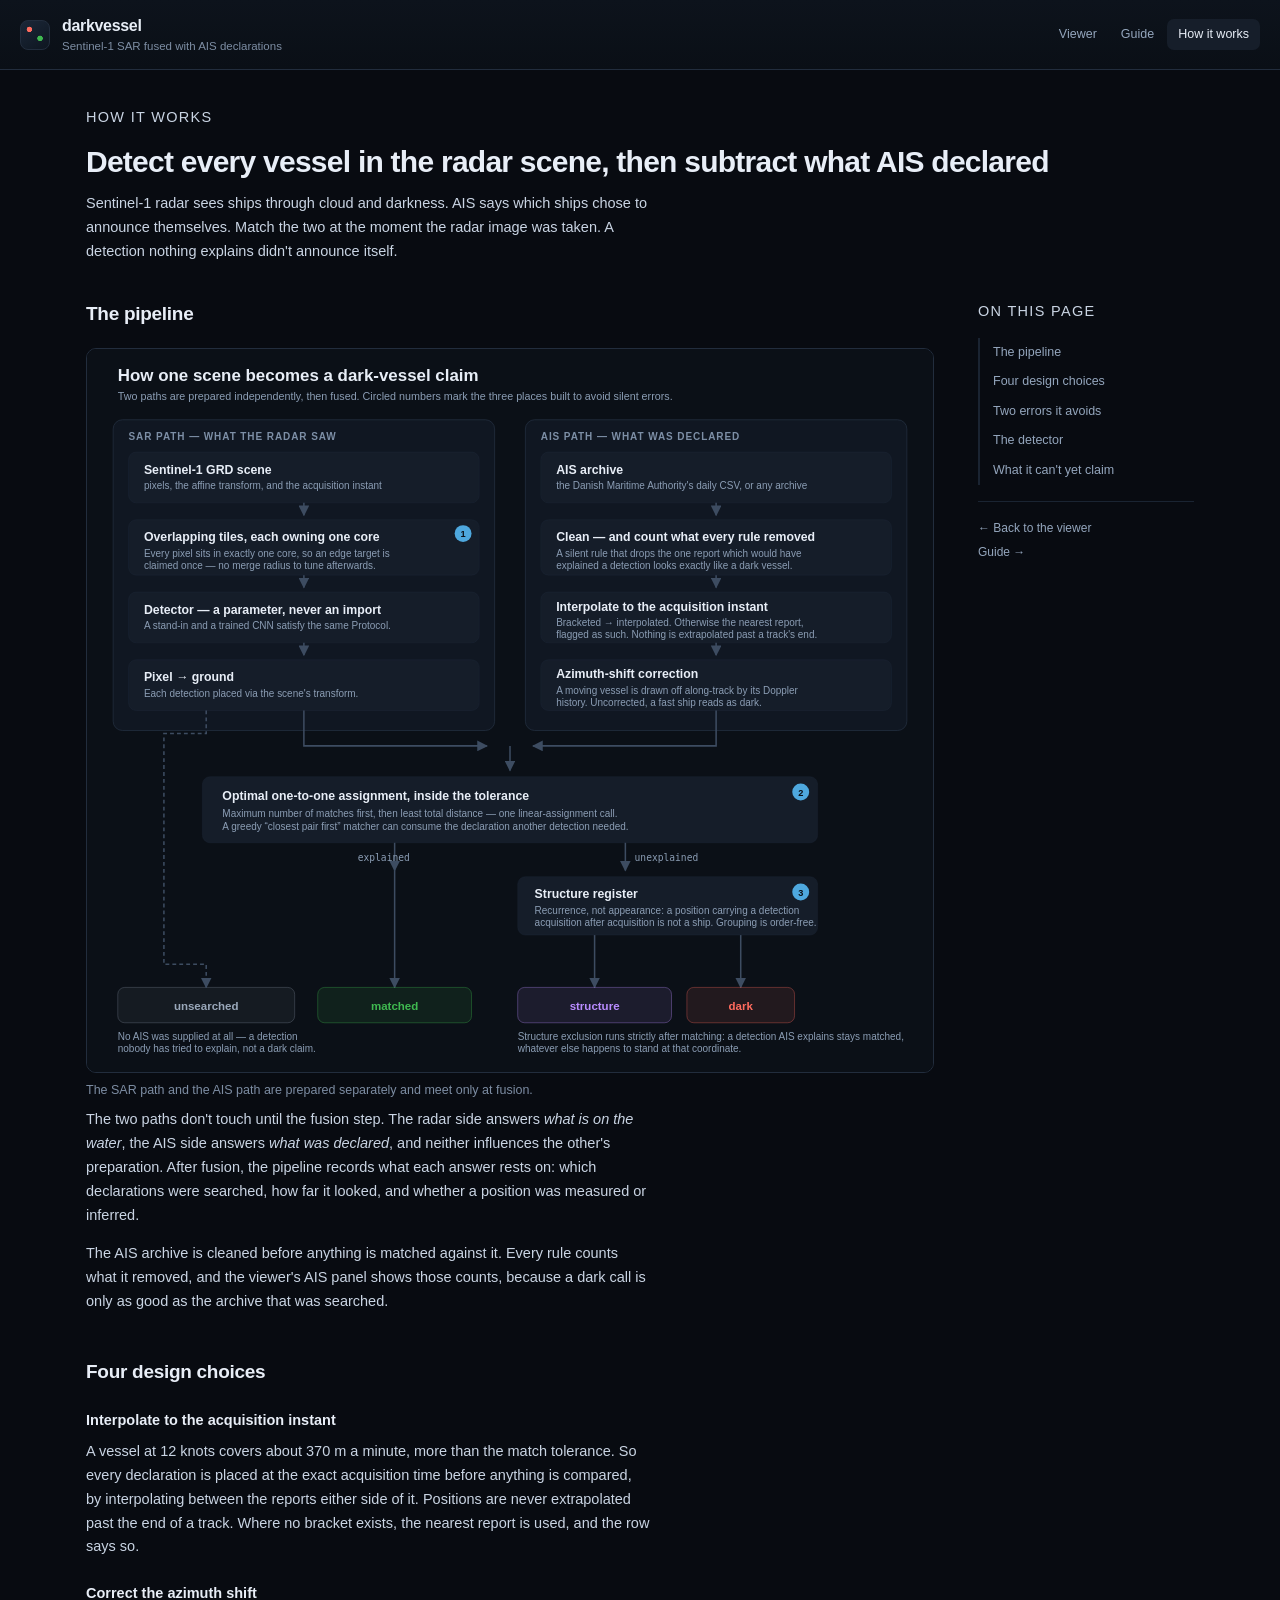
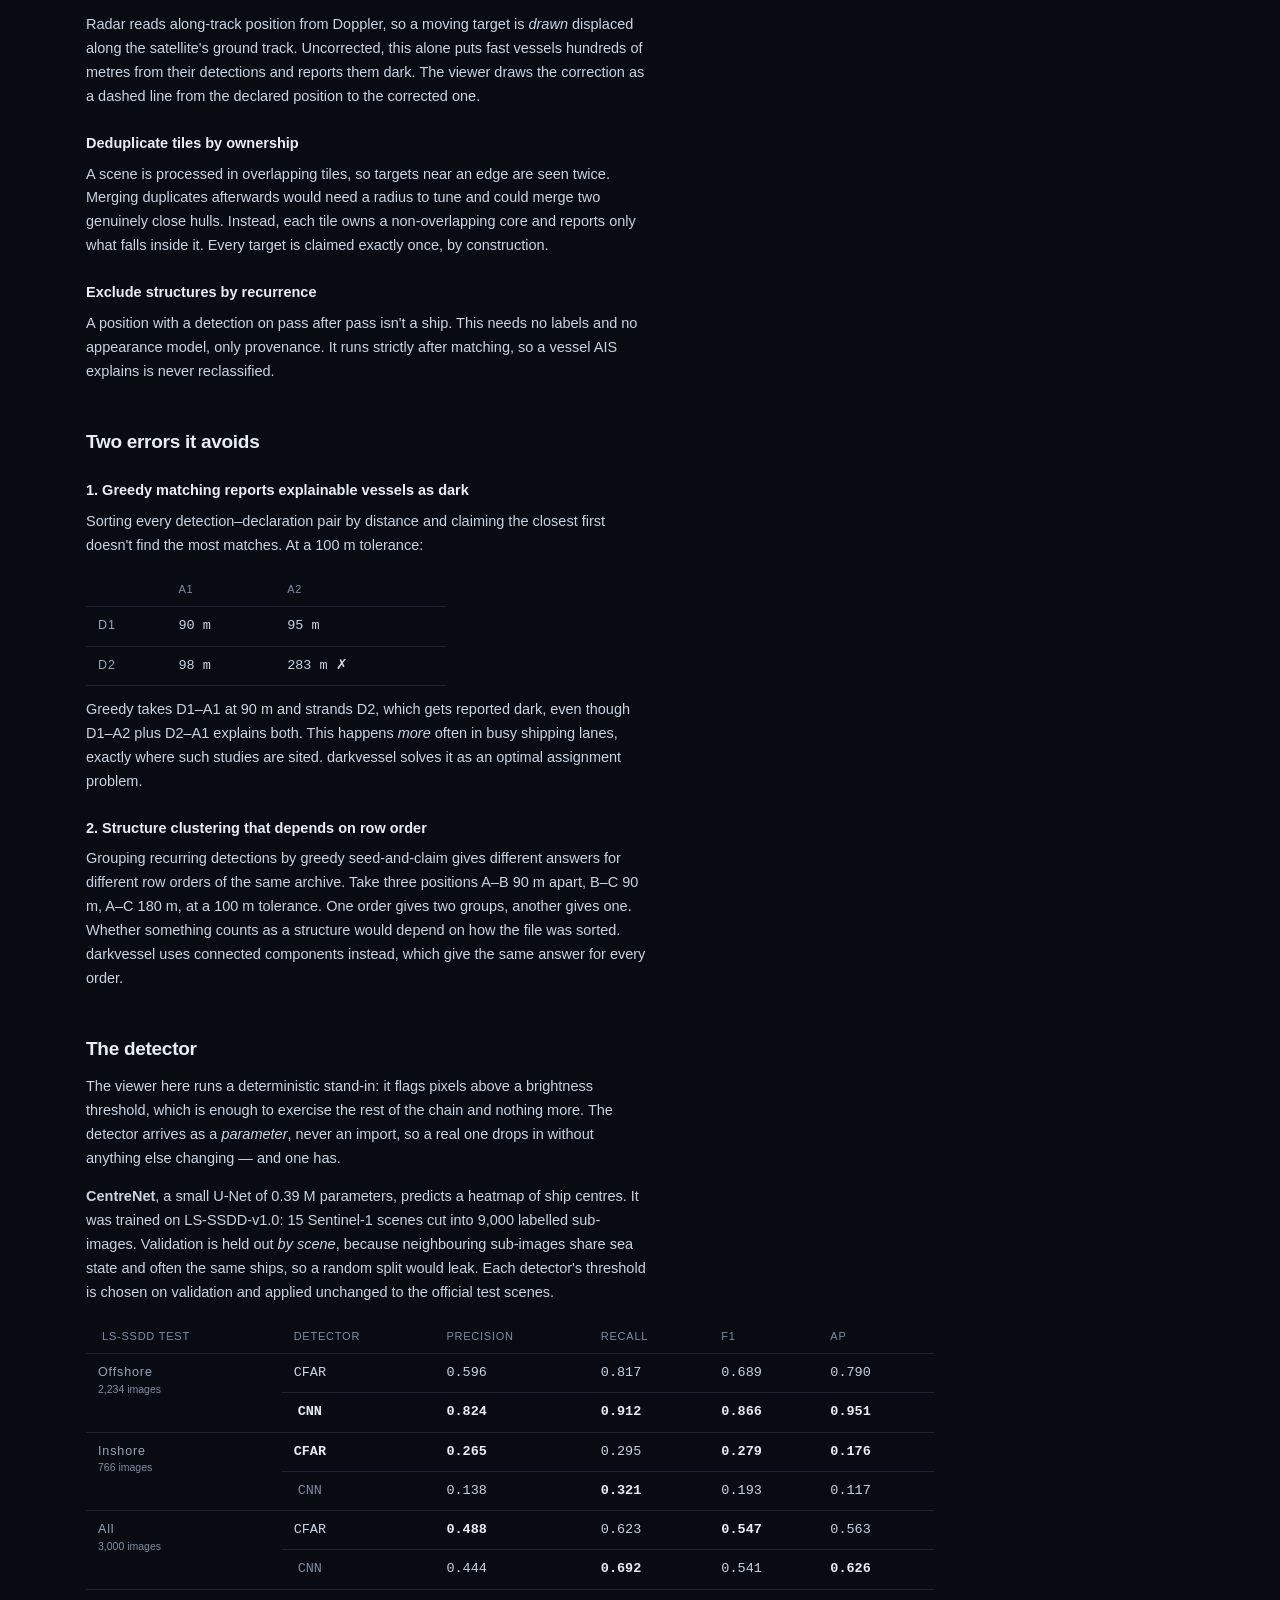
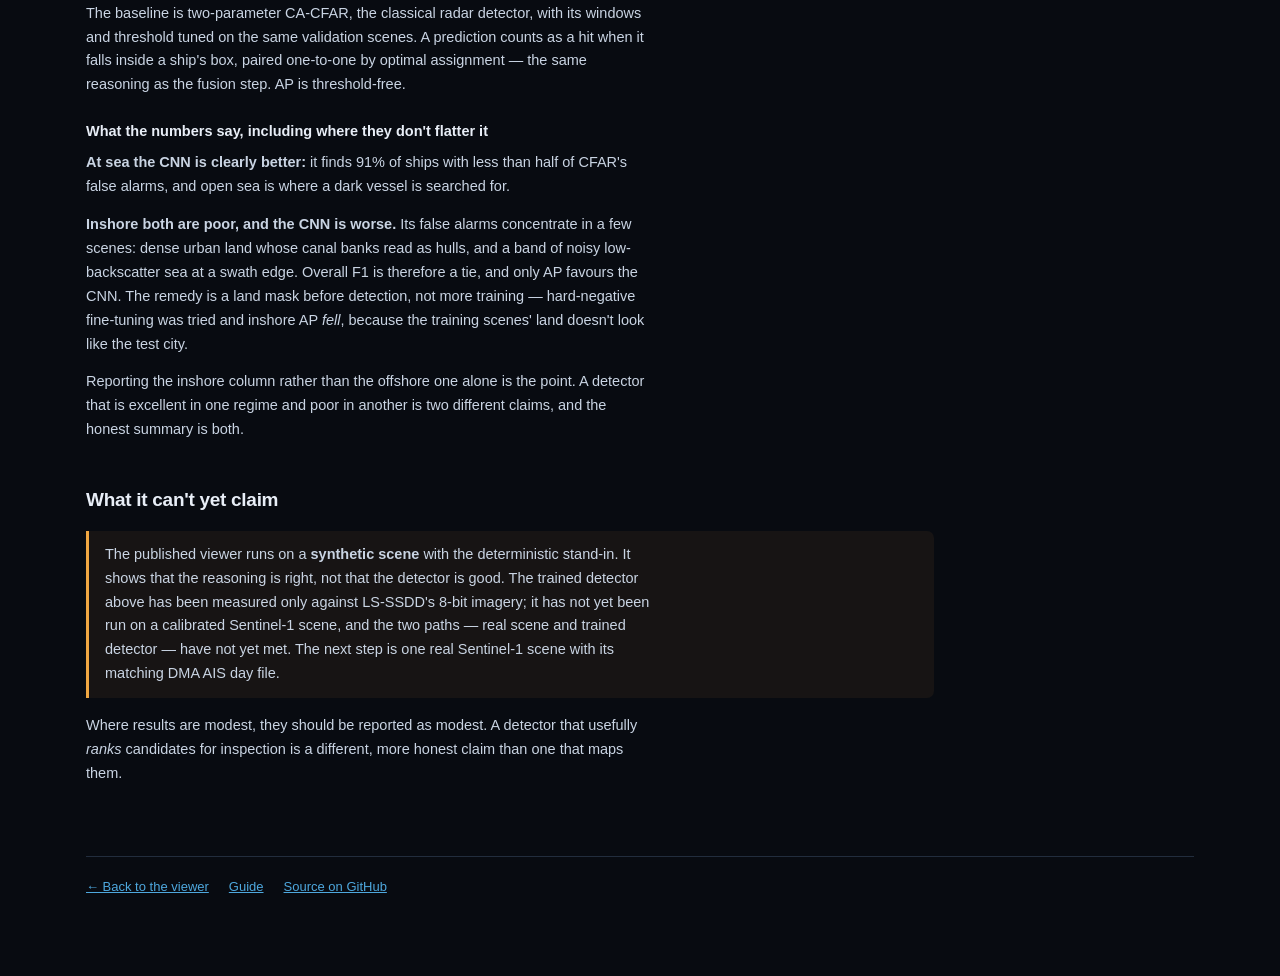
==== commit c498549d: "Rebuild the guide and How it works around a sticky contents rail Both pages were a single column wit" ====
--- a/src/darkvessel/web/static/about.html
+++ b/src/darkvessel/web/static/about.html
@@ -35,13 +35,8 @@
       taken. A detection nothing explains didn't announce itself.</p>
   </div>
 
-  <ul class="toc" aria-label="On this page">
-    <li><a href="#pipeline">The pipeline</a></li>
-    <li><a href="#design">Four design choices</a></li>
-    <li><a href="#errors">Two errors it avoids</a></li>
-    <li><a href="#detector">The detector</a></li>
-    <li><a href="#limits">What it can't yet claim</a></li>
-  </ul>
+  <div class="doc-grid">
+  <div class="doc-body">
 
   <h2 id="pipeline">The pipeline</h2>
   <figure>
@@ -172,11 +167,31 @@
     <em>ranks</em> candidates for inspection is a different, more honest claim than one that
     maps them.</p>
 
+  </div><!-- /.doc-body -->
+
+  <nav class="doc-side" aria-label="On this page">
+    <p class="toc-title">On this page</p>
+    <ul class="toc">
+      <li><a href="#pipeline">The pipeline</a></li>
+      <li><a href="#design">Four design choices</a></li>
+      <li><a href="#errors">Two errors it avoids</a></li>
+      <li><a href="#detector">The detector</a></li>
+      <li><a href="#limits">What it can't yet claim</a></li>
+    </ul>
+    <div class="toc-foot">
+      <a href="./">← Back to the viewer</a>
+      <a href="guide.html">Guide →</a>
+    </div>
+  </nav>
+  </div><!-- /.doc-grid -->
+
   <footer class="doc-foot">
     <a href="./">← Back to the viewer</a>
     <a href="guide.html">Guide</a>
     <a href="https://github.com/priyansh-koli/DarkVessel">Source on GitHub</a>
   </footer>
 </main>
+
+<script src="docs.js"></script>
 </body>
 </html>
--- a/src/darkvessel/web/static/styles.css
+++ b/src/darkvessel/web/static/styles.css
@@ -664,7 +664,20 @@
 
 /* ───────────────────── document pages (guide, how it works) ───────────────────── */
 
-.doc { max-width: 860px; margin: 0 auto; padding: 36px 20px 80px; }
+.doc { max-width: 1148px; margin: 0 auto; padding: 36px 20px 80px; }
+
+/* The contents rail sits second in the source so a reader meets the prose first, and is
+   placed into the right-hand column explicitly rather than by source order. */
+.doc-grid {
+  display: grid;
+  grid-template-columns: minmax(0, 1fr) 216px;
+  gap: 0 44px;
+  align-items: start;
+}
+.doc-body { grid-column: 1; grid-row: 1; min-width: 0; }
+/* The first heading's top margin would push the prose below the rail it should line up with. */
+.doc-body > h2:first-child { margin-top: 0; }
+.doc-side { grid-column: 2; grid-row: 1; position: sticky; top: 88px; }
 .doc-hero { margin-bottom: 36px; }
 .doc-kicker {
   font-size: 11px; text-transform: uppercase; letter-spacing: .09em; color: var(--accent);
@@ -696,14 +709,77 @@
 }
 .doc figcaption { font-size: 12.5px; color: var(--faint); margin-top: 8px; }
 
-.toc {
-  display: flex; flex-wrap: wrap; gap: 6px; list-style: none; padding: 0; margin: 0 0 8px;
-}
+.toc-title {
+  font-size: 11px; text-transform: uppercase; letter-spacing: .09em;
+  color: var(--faint); margin: 0 0 10px;
+}
+.toc { list-style: none; padding: 0; margin: 0; }
 .toc a {
   display: block; font-size: 12.5px; text-decoration: none; color: var(--muted);
-  border: 1px solid var(--line); border-radius: 999px; padding: 4px 12px;
-}
-.toc a:hover { color: var(--text); border-color: #2e3d52; }
+  padding: 6px 0 6px 13px; border-left: 2px solid var(--line-soft); line-height: 1.4;
+}
+.toc a:hover { color: var(--text); border-left-color: #2e3d52; }
+/* "The entry matching the part of the page on screen" — set by docs.js as you scroll. */
+.toc a[aria-current="location"] {
+  color: var(--accent); border-left-color: var(--accent); background: rgba(78,168,222,.06);
+}
+
+.toc-foot {
+  margin-top: 16px; padding-top: 14px; border-top: 1px solid var(--line-soft);
+  font-size: 12px;
+}
+.toc-foot a { color: var(--muted); text-decoration: none; display: block; padding: 3px 0; }
+.toc-foot a:hover { color: var(--accent); }
+
+/* ── self-linking headings ── */
+.doc h2, .doc h3 { position: relative; }
+.anchor {
+  margin-left: 9px; text-decoration: none; color: var(--faint);
+  font-weight: 400; opacity: 0; transition: opacity .12s ease;
+}
+h2:hover > .anchor, h3:hover > .anchor, .anchor:focus-visible { opacity: 1; }
+.anchor:hover { color: var(--accent); }
+/* Never leave a keyboard user chasing an invisible control. */
+@media (hover: none) { .anchor { opacity: .45; } }
+
+/* ── copy button on code blocks ── */
+.pre-wrap { position: relative; margin: 14px 0; }
+.pre-wrap pre { margin: 0; }
+.copy-code {
+  position: absolute; top: 8px; right: 8px;
+  background: var(--panel-2); color: var(--muted);
+  border: 1px solid var(--line); border-radius: var(--radius-sm);
+  font: 500 11.5px var(--sans); padding: 4px 10px; cursor: pointer;
+  opacity: 0; transition: opacity .12s ease, color .12s ease;
+}
+.pre-wrap:hover .copy-code, .copy-code:focus-visible { opacity: 1; }
+.copy-code:hover { color: var(--text); border-color: #2e3d52; }
+.copy-code.is-failed { color: var(--shift); border-color: var(--shift); }
+@media (hover: none) { .copy-code { opacity: 1; } }
+
+/* ── back to top ── */
+.to-top {
+  position: fixed; right: 20px; bottom: 20px; z-index: 30;
+  background: var(--panel-2); color: var(--muted);
+  border: 1px solid var(--line); border-radius: 999px;
+  font: 500 12px var(--sans); padding: 9px 15px; cursor: pointer;
+  box-shadow: var(--shadow);
+}
+.to-top:hover { color: var(--text); border-color: #2e3d52; }
+
+/* ── glossary ── */
+.glossary {
+  margin: 18px 0 0; display: grid; gap: 0;
+  border: 1px solid var(--line); border-radius: var(--radius); overflow: hidden;
+}
+.glossary > div {
+  display: grid; grid-template-columns: 172px minmax(0, 1fr); gap: 4px 20px;
+  padding: 13px 18px; background: var(--panel);
+}
+.glossary > div + div { border-top: 1px solid var(--line-soft); }
+.glossary dt { font-weight: 600; font-size: 13.5px; color: var(--text); }
+.glossary dd { margin: 0; font-size: 13.5px; color: #c9d4e3; line-height: 1.6; }
+.glossary dt .term-abbr { display: block; font-weight: 400; font-size: 11.5px; color: var(--faint); }
 
 .steps { list-style: none; counter-reset: step; padding: 0; margin: 18px 0 0; display: grid; gap: 12px; }
 .steps > li {
@@ -801,8 +877,29 @@
 
 /* Four stat cards cannot fit a phone at a legible minimum, so they pair up instead of
    forcing the page wider than the viewport. */
+/* Below this the prose column would be squeezed by the rail, so the contents go back to
+   being a plain block above the text and stop sticking. */
+@media (max-width: 1080px) {
+  .doc { max-width: 860px; }
+  .doc-grid { grid-template-columns: minmax(0, 1fr); }
+  .doc-side {
+    grid-column: 1; grid-row: 1; position: static;
+    margin-bottom: 30px; padding-bottom: 20px; border-bottom: 1px solid var(--line);
+  }
+  .doc-body { grid-row: 2; }
+  .toc { display: flex; flex-wrap: wrap; gap: 6px; }
+  .toc a {
+    border-left: 0; border: 1px solid var(--line); border-radius: 999px; padding: 4px 12px;
+  }
+  .toc a:hover { border-color: #2e3d52; }
+  .toc a[aria-current="location"] { border-color: var(--accent); }
+  .toc-foot { display: none; }
+}
+
 @media (max-width: 660px) {
   .counts { grid-template-columns: repeat(2, minmax(0, 1fr)); }
+  .glossary > div { grid-template-columns: minmax(0, 1fr); gap: 5px; }
+  .to-top { right: 12px; bottom: 12px; }
   .scene-meta dd { font-size: 11.5px; }
   .legend { gap: 6px 14px; font-size: 11px; }
   .insp-crop { width: 60px; height: 60px; }
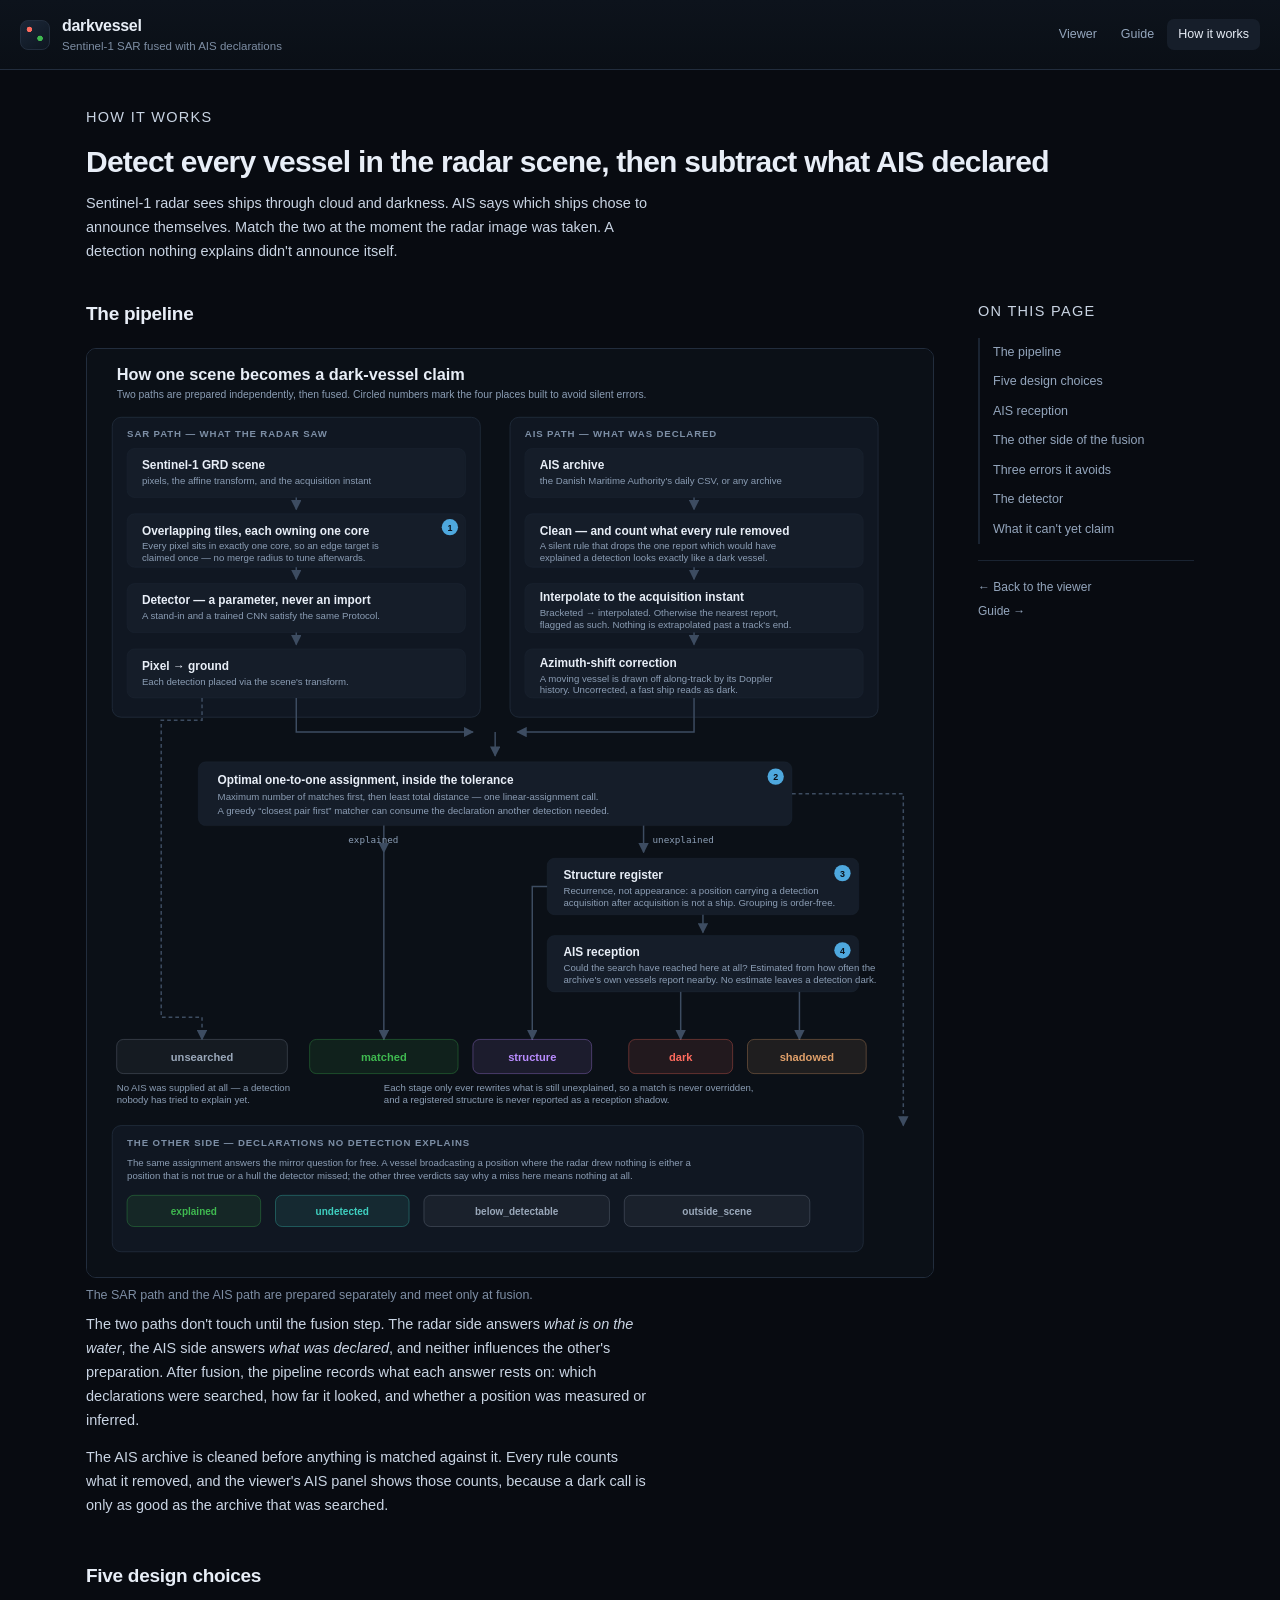
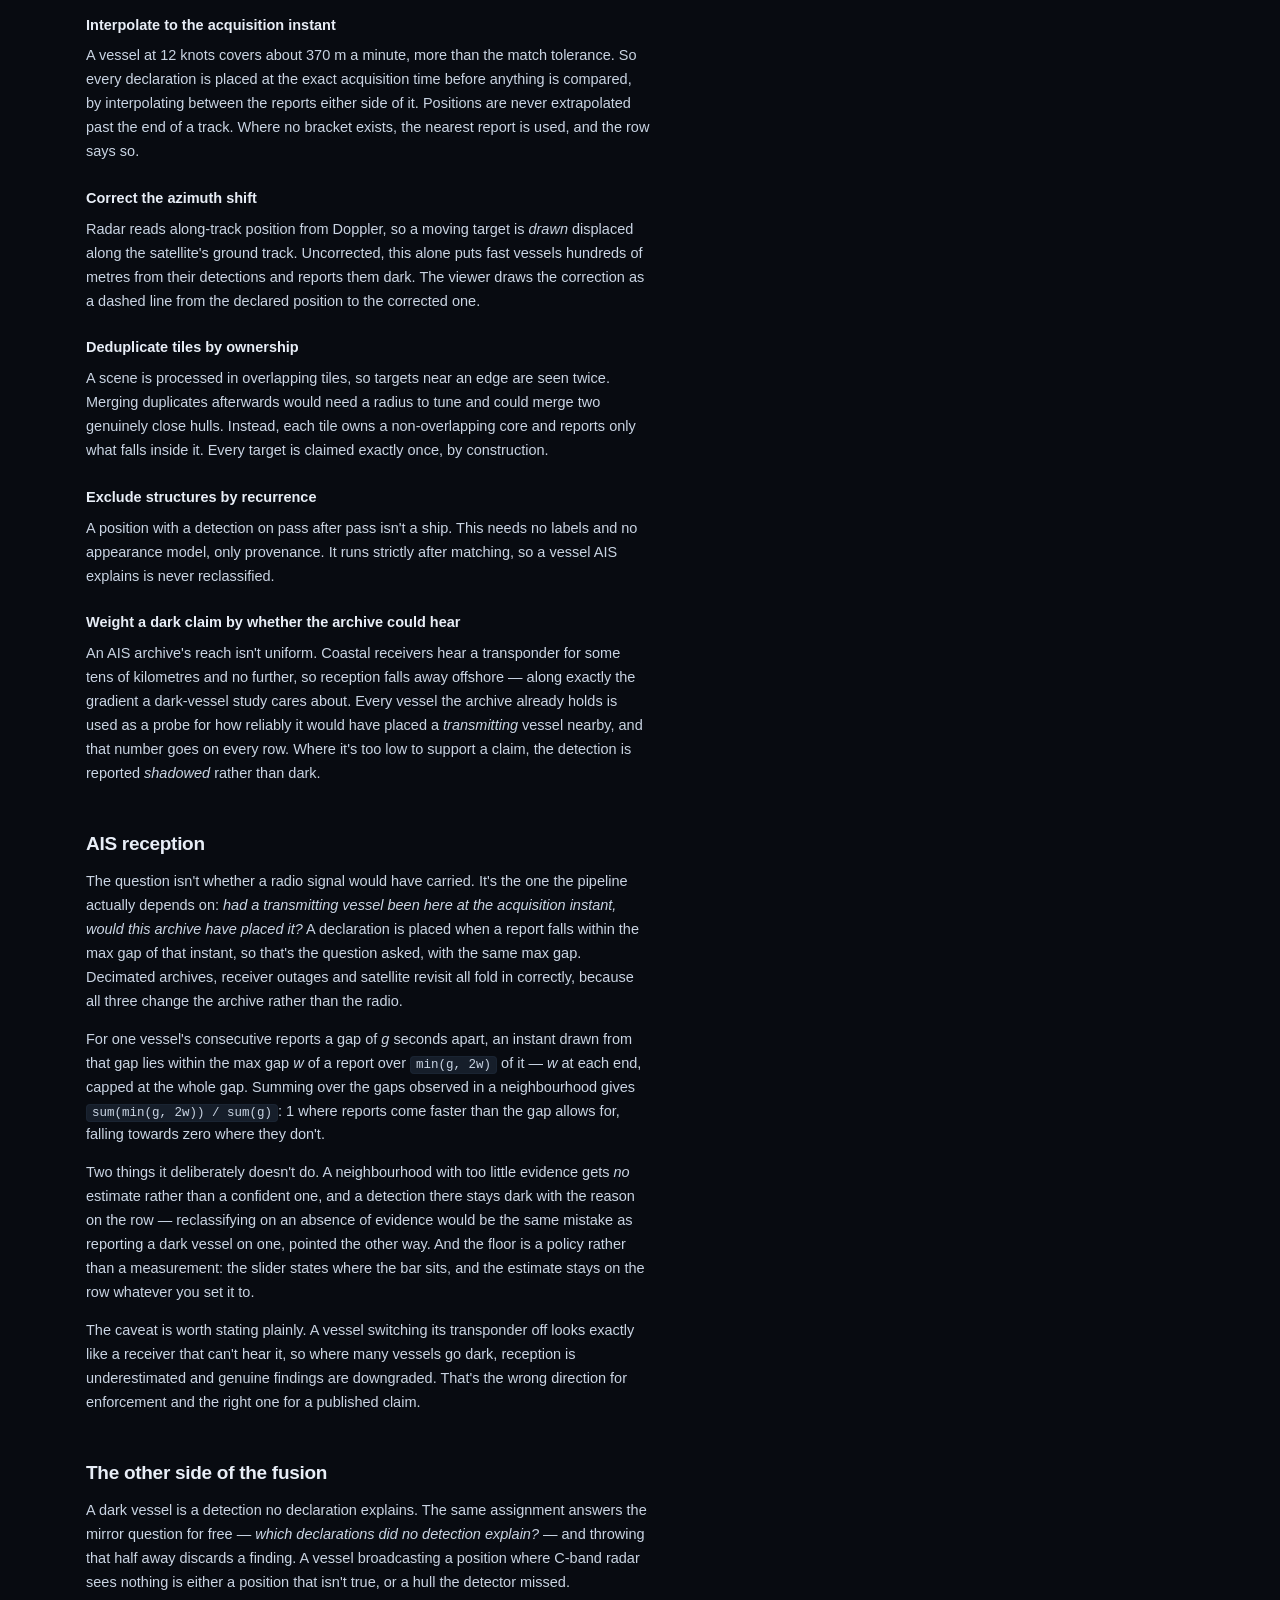
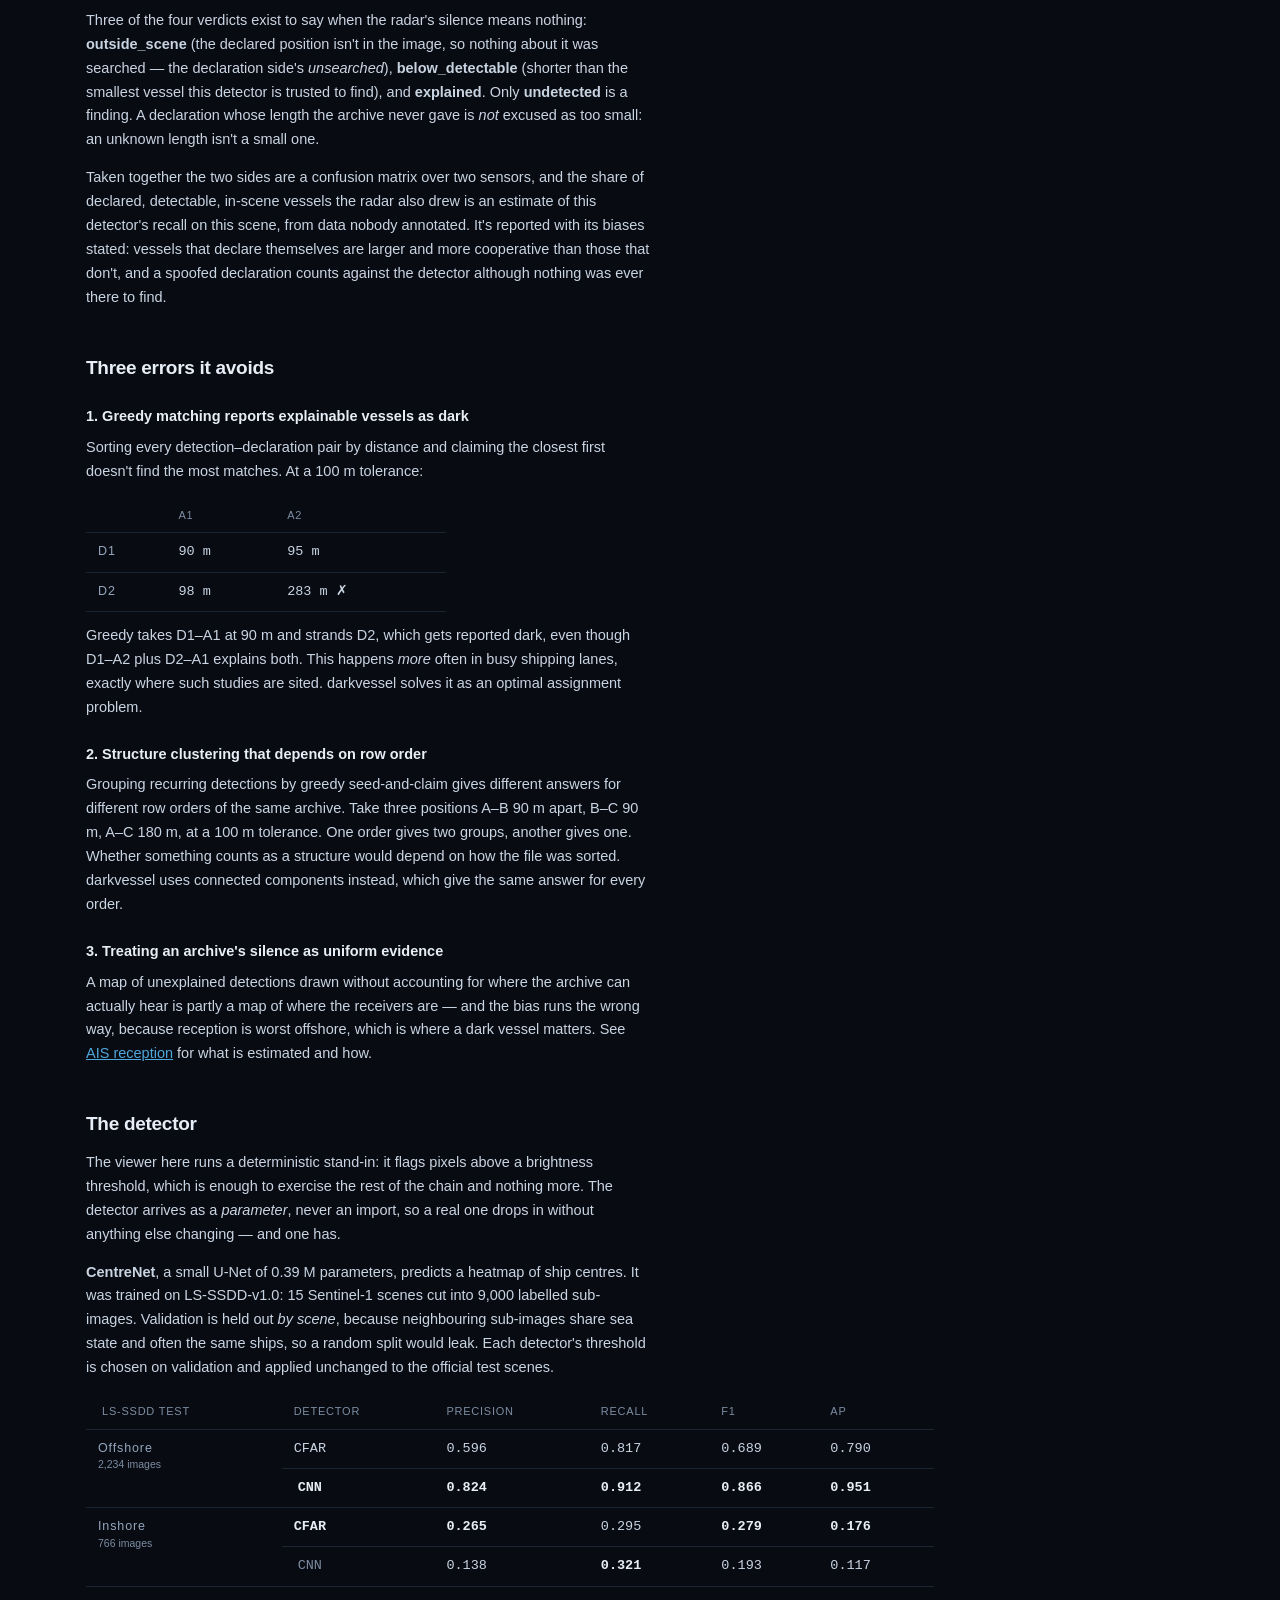
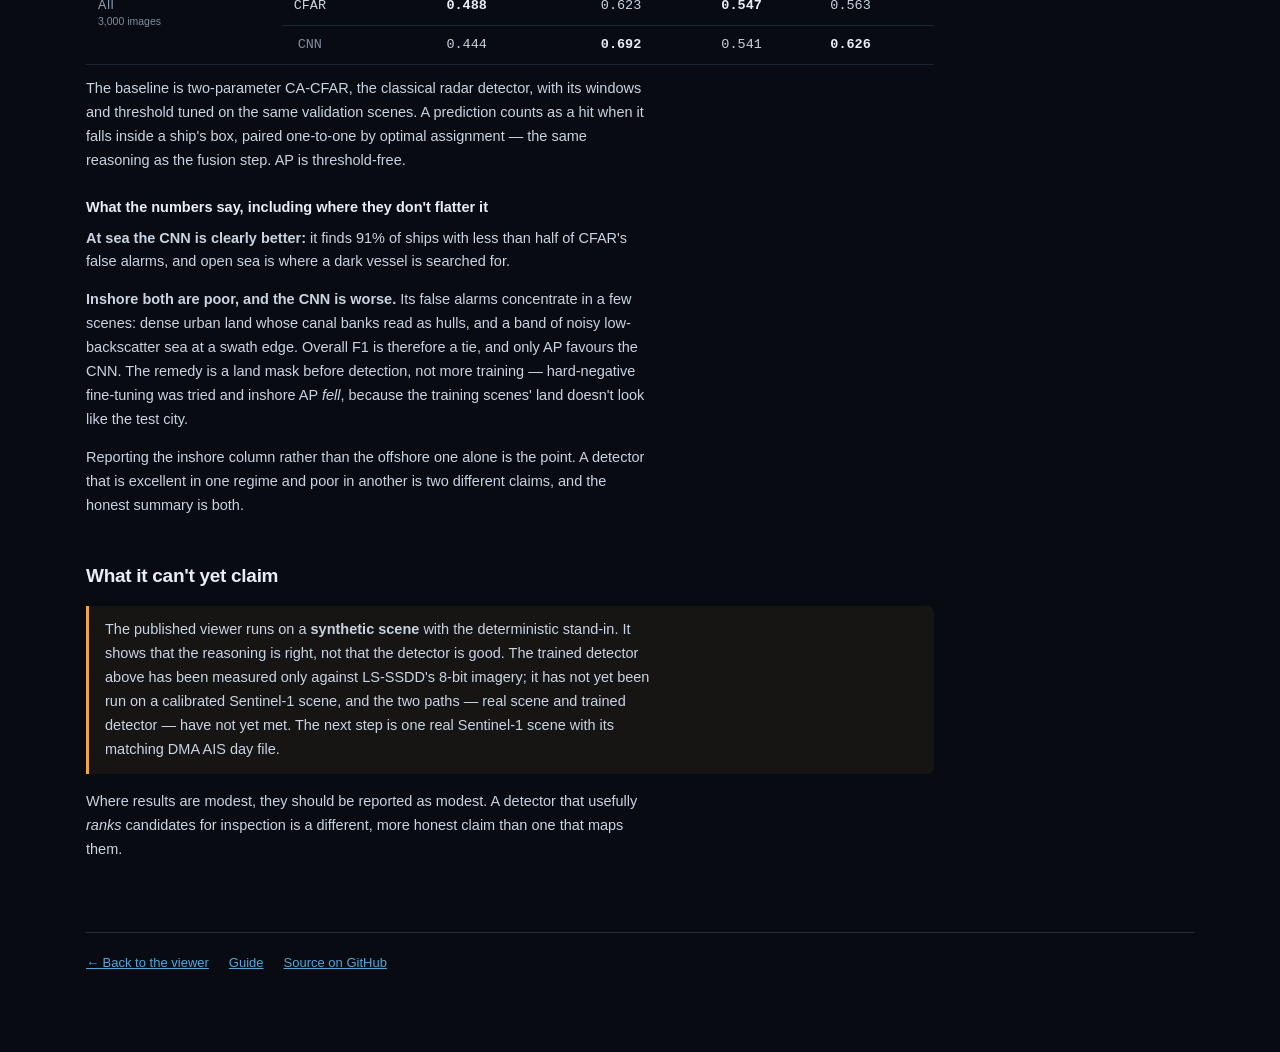
==== commit 18179126: "Document reception and the declaration side The pipeline diagram gains the reception stage, a shadow" ====
--- a/src/darkvessel/web/static/about.html
+++ b/src/darkvessel/web/static/about.html
@@ -40,8 +40,8 @@
 
   <h2 id="pipeline">The pipeline</h2>
   <figure>
-    <img src="pipeline.svg" width="1100" height="940"
-         alt="The darkvessel pipeline: a SAR path and an AIS path prepared independently, fused by an optimal one-to-one assignment within a tolerance, then filtered through a structure register into four statuses — matched, structure, dark and unsearched.">
+    <img src="pipeline.svg" width="1140" height="1250"
+         alt="The darkvessel pipeline: a SAR path and an AIS path prepared independently, fused by an optimal one-to-one assignment within a tolerance, then filtered through a structure register and an AIS reception model into five statuses — matched, structure, dark, shadowed and unsearched — while the declarations the assignment left unexplained are judged in turn.">
     <figcaption>The SAR path and the AIS path are prepared separately and meet only at
       fusion.</figcaption>
   </figure>
@@ -54,7 +54,7 @@
     removed, and the viewer's AIS panel shows those counts, because a dark call is only as good
     as the archive that was searched.</p>
 
-  <h2 id="design">Four design choices</h2>
+  <h2 id="design">Five design choices</h2>
   <h3>Interpolate to the acquisition instant</h3>
   <p>A vessel at 12 knots covers about 370 m a minute, more than the match tolerance. So every
     declaration is placed at the exact acquisition time before anything is compared, by
@@ -79,7 +79,56 @@
     appearance model, only provenance. It runs strictly after matching, so a vessel AIS
     explains is never reclassified.</p>
 
-  <h2 id="errors">Two errors it avoids</h2>
+  <h3>Weight a dark claim by whether the archive could hear</h3>
+  <p>An AIS archive's reach isn't uniform. Coastal receivers hear a transponder for some tens
+    of kilometres and no further, so reception falls away offshore — along exactly the gradient
+    a dark-vessel study cares about. Every vessel the archive already holds is used as a probe
+    for how reliably it would have placed a <em>transmitting</em> vessel nearby, and that number
+    goes on every row. Where it's too low to support a claim, the detection is reported
+    <em>shadowed</em> rather than dark.</p>
+
+  <h2 id="reception">AIS reception</h2>
+  <p>The question isn't whether a radio signal would have carried. It's the one the pipeline
+    actually depends on: <em>had a transmitting vessel been here at the acquisition instant,
+    would this archive have placed it?</em> A declaration is placed when a report falls within
+    the max gap of that instant, so that's the question asked, with the same max gap. Decimated
+    archives, receiver outages and satellite revisit all fold in correctly, because all three
+    change the archive rather than the radio.</p>
+  <p>For one vessel's consecutive reports a gap of <em>g</em> seconds apart, an instant drawn
+    from that gap lies within the max gap <em>w</em> of a report over <code>min(g, 2w)</code>
+    of it — <em>w</em> at each end, capped at the whole gap. Summing over the gaps observed in a
+    neighbourhood gives <code>sum(min(g, 2w)) / sum(g)</code>: 1 where reports come faster than
+    the gap allows for, falling towards zero where they don't.</p>
+  <p>Two things it deliberately doesn't do. A neighbourhood with too little evidence gets
+    <em>no</em> estimate rather than a confident one, and a detection there stays dark with the
+    reason on the row — reclassifying on an absence of evidence would be the same mistake as
+    reporting a dark vessel on one, pointed the other way. And the floor is a policy rather than
+    a measurement: the slider states where the bar sits, and the estimate stays on the row
+    whatever you set it to.</p>
+  <p>The caveat is worth stating plainly. A vessel switching its transponder off looks exactly
+    like a receiver that can't hear it, so where many vessels go dark, reception is
+    underestimated and genuine findings are downgraded. That's the wrong direction for
+    enforcement and the right one for a published claim.</p>
+
+  <h2 id="other-side">The other side of the fusion</h2>
+  <p>A dark vessel is a detection no declaration explains. The same assignment answers the
+    mirror question for free — <em>which declarations did no detection explain?</em> — and
+    throwing that half away discards a finding. A vessel broadcasting a position where C-band
+    radar sees nothing is either a position that isn't true, or a hull the detector missed.</p>
+  <p>Three of the four verdicts exist to say when the radar's silence means nothing:
+    <strong>outside_scene</strong> (the declared position isn't in the image, so nothing about
+    it was searched — the declaration side's <em>unsearched</em>), <strong>below_detectable</strong>
+    (shorter than the smallest vessel this detector is trusted to find), and
+    <strong>explained</strong>. Only <strong>undetected</strong> is a finding. A declaration
+    whose length the archive never gave is <em>not</em> excused as too small: an unknown length
+    isn't a small one.</p>
+  <p>Taken together the two sides are a confusion matrix over two sensors, and the share of
+    declared, detectable, in-scene vessels the radar also drew is an estimate of this detector's
+    recall on this scene, from data nobody annotated. It's reported with its biases stated:
+    vessels that declare themselves are larger and more cooperative than those that don't, and
+    a spoofed declaration counts against the detector although nothing was ever there to find.</p>
+
+  <h2 id="errors">Three errors it avoids</h2>
   <h3>1. Greedy matching reports explainable vessels as dark</h3>
   <p>Sorting every detection–declaration pair by distance and claiming the closest first
     doesn't find the most matches. At a 100 m tolerance:</p>
@@ -100,6 +149,12 @@
     A–C 180 m, at a 100 m tolerance. One order gives two groups, another gives one. Whether
     something counts as a structure would depend on how the file was sorted. darkvessel uses
     connected components instead, which give the same answer for every order.</p>
+
+  <h3>3. Treating an archive's silence as uniform evidence</h3>
+  <p>A map of unexplained detections drawn without accounting for where the archive can
+    actually hear is partly a map of where the receivers are — and the bias runs the wrong way,
+    because reception is worst offshore, which is where a dark vessel matters. See
+    <a href="#reception">AIS reception</a> for what is estimated and how.</p>
 
   <h2 id="detector">The detector</h2>
   <p>The viewer here runs a deterministic stand-in: it flags pixels above a brightness
@@ -173,8 +228,10 @@
     <p class="toc-title">On this page</p>
     <ul class="toc">
       <li><a href="#pipeline">The pipeline</a></li>
-      <li><a href="#design">Four design choices</a></li>
-      <li><a href="#errors">Two errors it avoids</a></li>
+      <li><a href="#design">Five design choices</a></li>
+      <li><a href="#reception">AIS reception</a></li>
+      <li><a href="#other-side">The other side of the fusion</a></li>
+      <li><a href="#errors">Three errors it avoids</a></li>
       <li><a href="#detector">The detector</a></li>
       <li><a href="#limits">What it can't yet claim</a></li>
     </ul>
--- a/src/darkvessel/web/static/styles.css
+++ b/src/darkvessel/web/static/styles.css
@@ -22,6 +22,12 @@
 
   --matched:   #3fb950;
   --dark:      #ff6b5e;
+  /* Dark, but on a search that could not have reached: warm like the dark rose, drained of
+     its alarm. Contrast-checked against --bg, --panel and --panel-2 at 7.5:1 or better. */
+  --shadowed:  #e0a06a;
+  /* The AIS side of the fusion: a declaration the radar drew nothing for. Teal keeps it
+     clear of --decl's blue, which marks a declaration that behaved. 8.8:1 or better. */
+  --undetected:#3fd0c0;
   --structure: #b98cff;
   --unsearched:#8b98a8;
   --decl:      #58a6ff;
@@ -165,6 +171,7 @@
 .stat-total     { color: var(--text); }
 .stat-matched   { color: var(--matched); }
 .stat-dark      { color: var(--dark); }
+.stat-shadowed  { color: var(--shadowed); }
 .stat-structure { color: var(--structure); }
 .stat-unsearched{ color: var(--unsearched); }
 .stat .stat-label { color: var(--muted); }
@@ -399,6 +406,7 @@
 .mark { cursor: pointer; --c: var(--unsearched); }
 .mark-matched   { --c: var(--matched); }
 .mark-dark      { --c: var(--dark); }
+.mark-shadowed  { --c: var(--shadowed); }
 .mark-structure { --c: var(--structure); }
 .mark-unsearched{ --c: var(--unsearched); }
 /* The halo is invisible but hit-testable: the glyphs are small, and a click anywhere in the
@@ -511,11 +519,23 @@
 .key-glyph { width: 13px; height: 13px; flex: none; overflow: visible; }
 .key-glyph .g-matched   { fill: rgba(63,185,80,.3);  stroke: var(--matched); stroke-width: 1.6; }
 .key-glyph .g-dark      { fill: rgba(255,107,94,.3); stroke: var(--dark); stroke-width: 1.6; }
+.key-glyph .g-shadowed  { fill: none; stroke: var(--shadowed); stroke-width: 1.6; }
 .key-glyph .g-structure { fill: rgba(185,140,255,.3);stroke: var(--structure); stroke-width: 1.6; }
 .key-glyph .g-unsearched{ fill: rgba(139,152,168,.3);stroke: var(--unsearched); stroke-width: 1.6; }
 .key-vector { height: 0; width: 14px; border-top: 2px solid var(--matched); }
 
 .decl-dot { fill: var(--decl); stroke: #05070b; stroke-width: 1; vector-effect: non-scaling-stroke; }
+.decl-dot.is-undetected { fill: var(--undetected); }
+.decl-undetected {
+  fill: none; stroke: var(--undetected); stroke-width: 1.4; stroke-dasharray: 3 3;
+  vector-effect: non-scaling-stroke;
+}
+
+/* The reception overlay: only the water that weakens a dark claim is shaded, so an unshaded
+   scene means the archive reaches everywhere in it. */
+.rx-cell { stroke: none; pointer-events: none; }
+.rx-low     { fill: var(--shadowed); }
+.rx-unknown { fill: var(--faint); }
 .decl-raw {
   fill: rgba(240,167,66,.22); stroke: var(--shift); stroke-width: 1.5;
   vector-effect: non-scaling-stroke;
@@ -540,6 +560,7 @@
   vector-effect: non-scaling-stroke; opacity: .45; stroke-dasharray: 1 4; }
 .trail-matched { --c: var(--matched); }
 .trail-dark { --c: var(--dark); }
+.trail-shadowed { --c: var(--shadowed); }
 .trail-structure { --c: var(--structure); }
 .trail-unsearched { --c: var(--unsearched); }
 
@@ -560,6 +581,11 @@
 .key { width: 11px; height: 11px; flex: none; }
 .key-matched   { border: 2px solid var(--matched); }
 .key-dark      { border: 2px solid var(--dark); }
+.key-shadowed  { border: 2px solid var(--shadowed); }
+.key-undetected{ border-radius: 0; background: none; border: 2px solid var(--undetected);
+                 transform: rotate(45deg); width: 10px; height: 10px; }
+.key-shadow    { border-radius: 2px; background: rgba(224,160,106,.28);
+                 border: 1px solid rgba(224,160,106,.45); }
 .key-structure { border: 2px solid var(--structure); }
 .key-unsearched{ border: 2px solid var(--unsearched); }
 .key-decl      { border-radius: 50%; background: var(--decl); }
@@ -603,6 +629,8 @@
 }
 .pill-matched   { background: rgba(63,185,80,.14);  color: var(--matched); }
 .pill-dark      { background: rgba(255,107,94,.14); color: var(--dark); }
+.pill-shadowed  { background: rgba(224,160,106,.14); color: var(--shadowed); }
+.pill-undetected{ background: rgba(63,208,192,.14);  color: var(--undetected); }
 .pill-structure { background: rgba(185,140,255,.14);color: var(--structure); }
 .pill-unsearched{ background: rgba(139,152,168,.14);color: var(--unsearched); }
 
@@ -639,6 +667,7 @@
 }
 .verdict-matched   { background: rgba(63,185,80,.07);  border-color: rgba(63,185,80,.28); }
 .verdict-dark      { background: rgba(255,107,94,.07); border-color: rgba(255,107,94,.28); }
+.verdict-shadowed  { background: rgba(224,160,106,.07);border-color: rgba(224,160,106,.28); }
 .verdict-structure { background: rgba(185,140,255,.07);border-color: rgba(185,140,255,.28); }
 .verdict-unsearched{ background: rgba(139,152,168,.07);border-color: rgba(139,152,168,.28); }
 .verdict strong { display: block; margin-bottom: 3px; font-size: 12px; }
@@ -941,3 +970,21 @@
   font-size: 11.5px; color: var(--muted);
 }
 .share-pop #share-native { margin-top: 10px; }
+
+/* ───────────────────── the AIS side of the fusion ───────────────────── */
+
+.sub-title {
+  margin: 18px 0 8px; font-family: var(--sans); font-size: 12px; font-weight: 600;
+  letter-spacing: .04em; text-transform: uppercase; color: var(--muted);
+}
+
+.decl-list { list-style: none; margin: 12px 0 0; padding: 0; display: grid; gap: 6px; }
+.decl-list li {
+  border-left: 2px solid var(--undetected);
+  background: rgba(63,208,192,.06);
+  padding: 6px 10px; border-radius: 0 var(--radius-sm) var(--radius-sm) 0;
+  font-size: 12px;
+}
+.decl-list strong { font-family: var(--mono); font-size: 11.5px; color: var(--undetected); }
+.decl-list span { display: block; margin-top: 2px; color: var(--faint); font-size: 11px; }
+
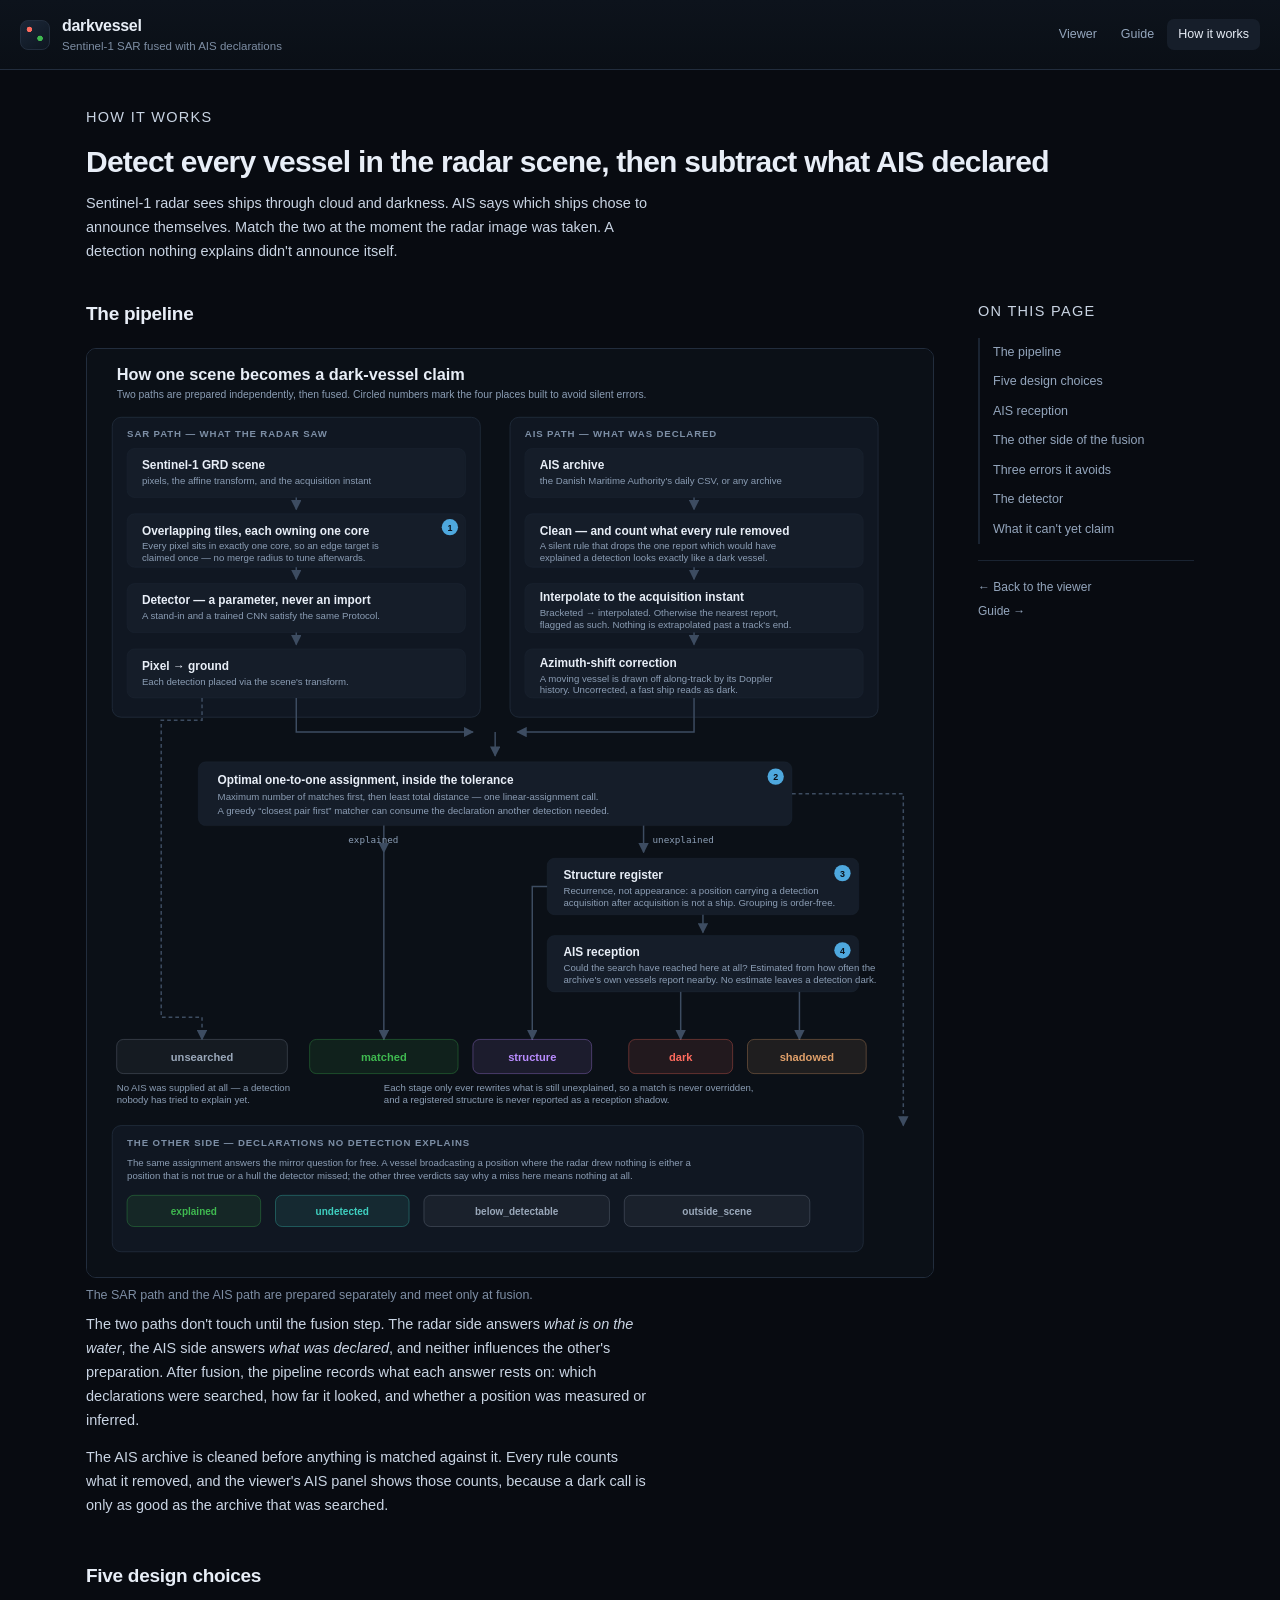
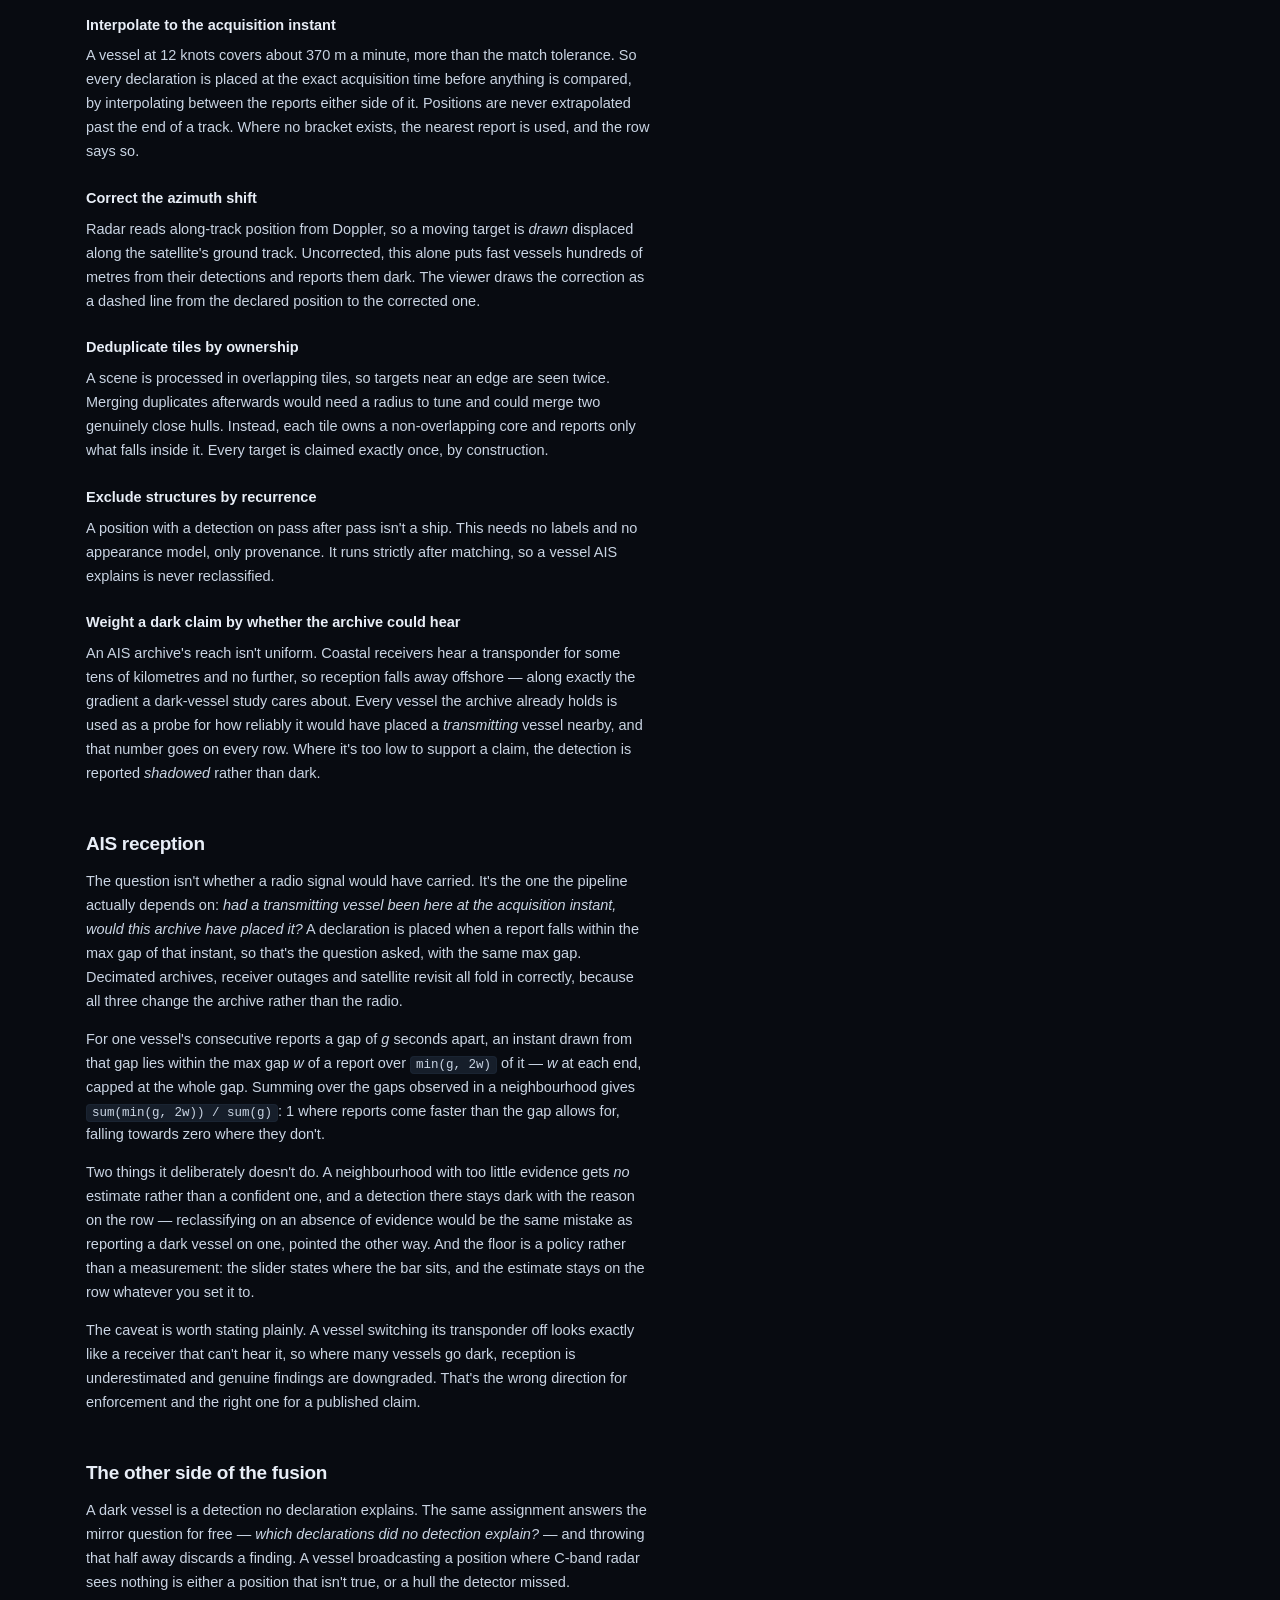
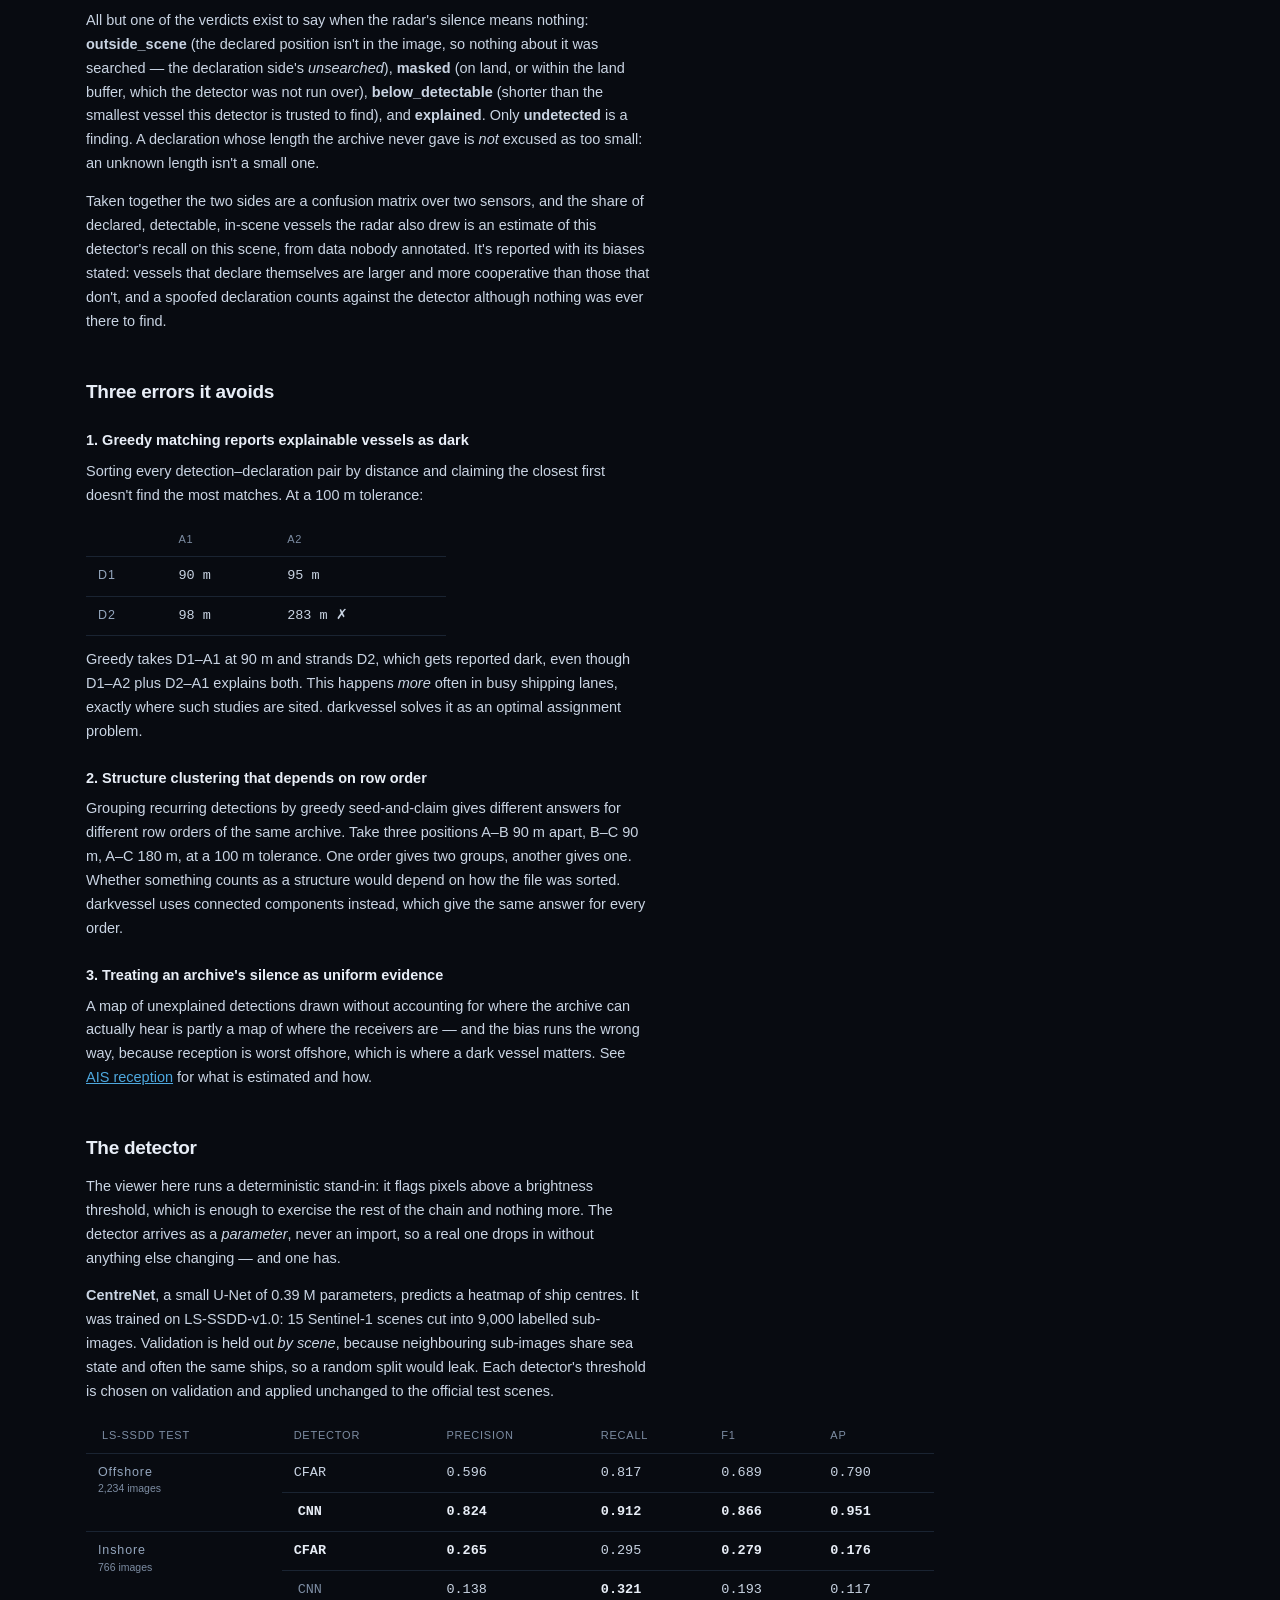
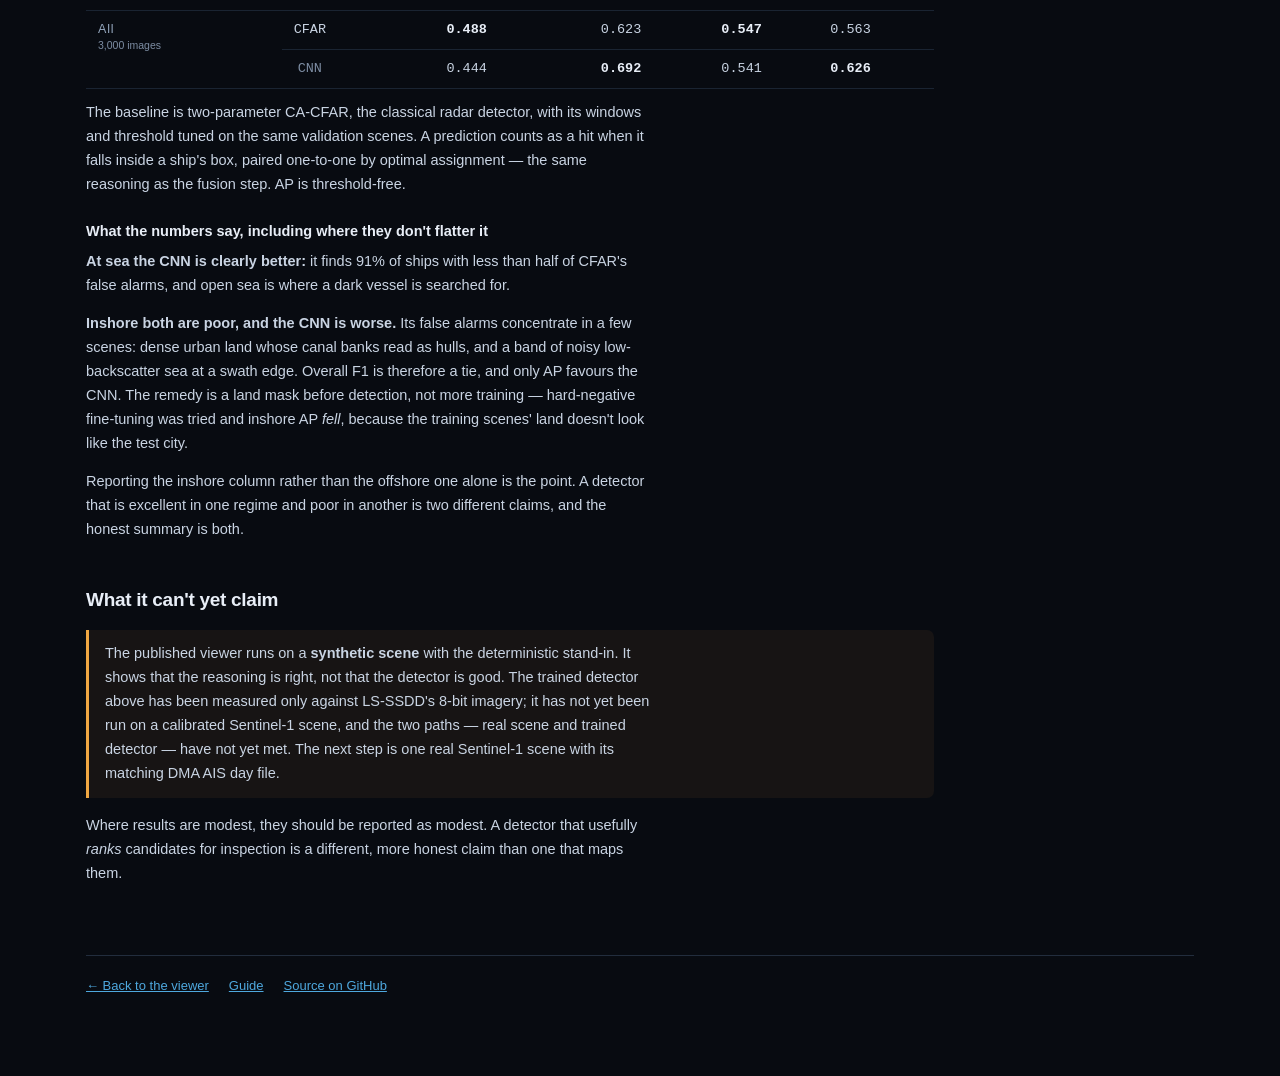
==== commit f105a065: "Mask land before detection and report masked declarations Both detectors are poor inshore: canal ban" ====
--- a/src/darkvessel/web/static/about.html
+++ b/src/darkvessel/web/static/about.html
@@ -115,9 +115,10 @@
     mirror question for free — <em>which declarations did no detection explain?</em> — and
     throwing that half away discards a finding. A vessel broadcasting a position where C-band
     radar sees nothing is either a position that isn't true, or a hull the detector missed.</p>
-  <p>Three of the four verdicts exist to say when the radar's silence means nothing:
+  <p>All but one of the verdicts exist to say when the radar's silence means nothing:
     <strong>outside_scene</strong> (the declared position isn't in the image, so nothing about
-    it was searched — the declaration side's <em>unsearched</em>), <strong>below_detectable</strong>
+    it was searched — the declaration side's <em>unsearched</em>), <strong>masked</strong> (on
+    land, or within the land buffer, which the detector was not run over), <strong>below_detectable</strong>
     (shorter than the smallest vessel this detector is trusted to find), and
     <strong>explained</strong>. Only <strong>undetected</strong> is a finding. A declaration
     whose length the archive never gave is <em>not</em> excused as too small: an unknown length
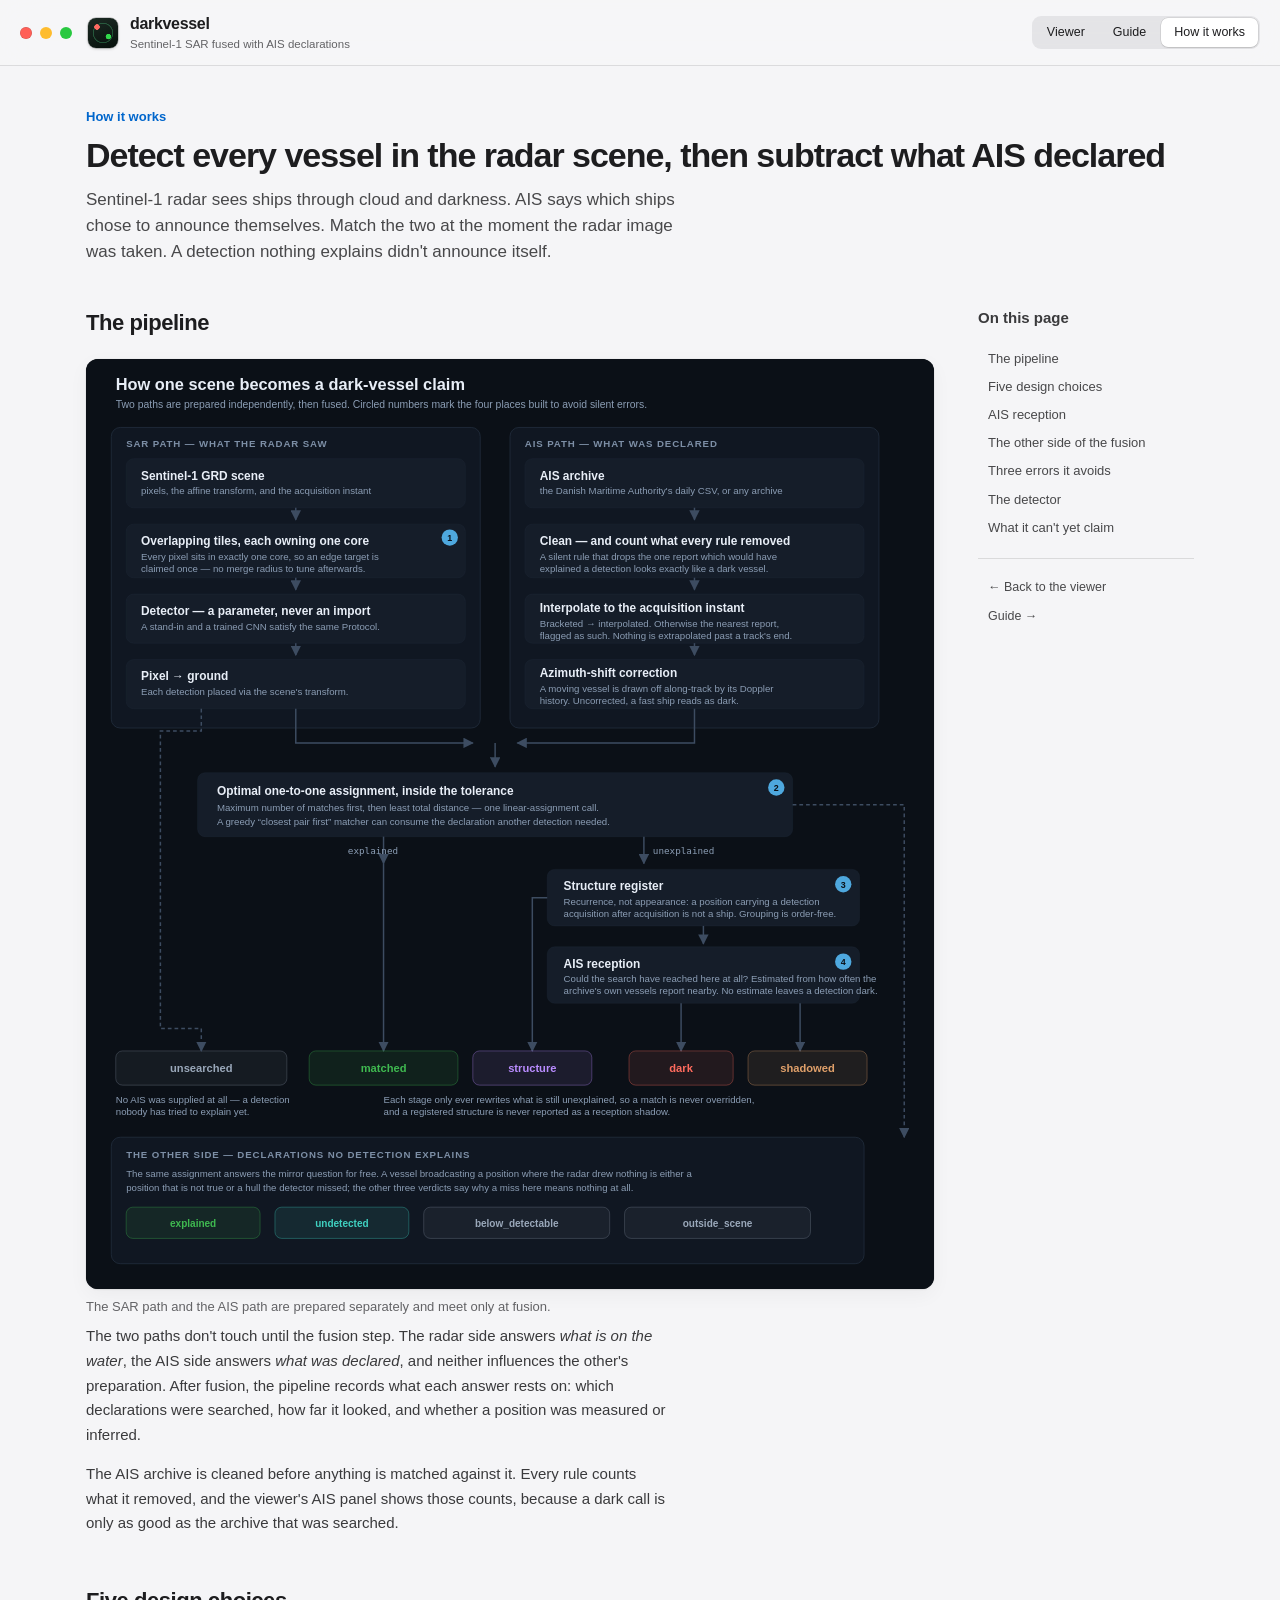
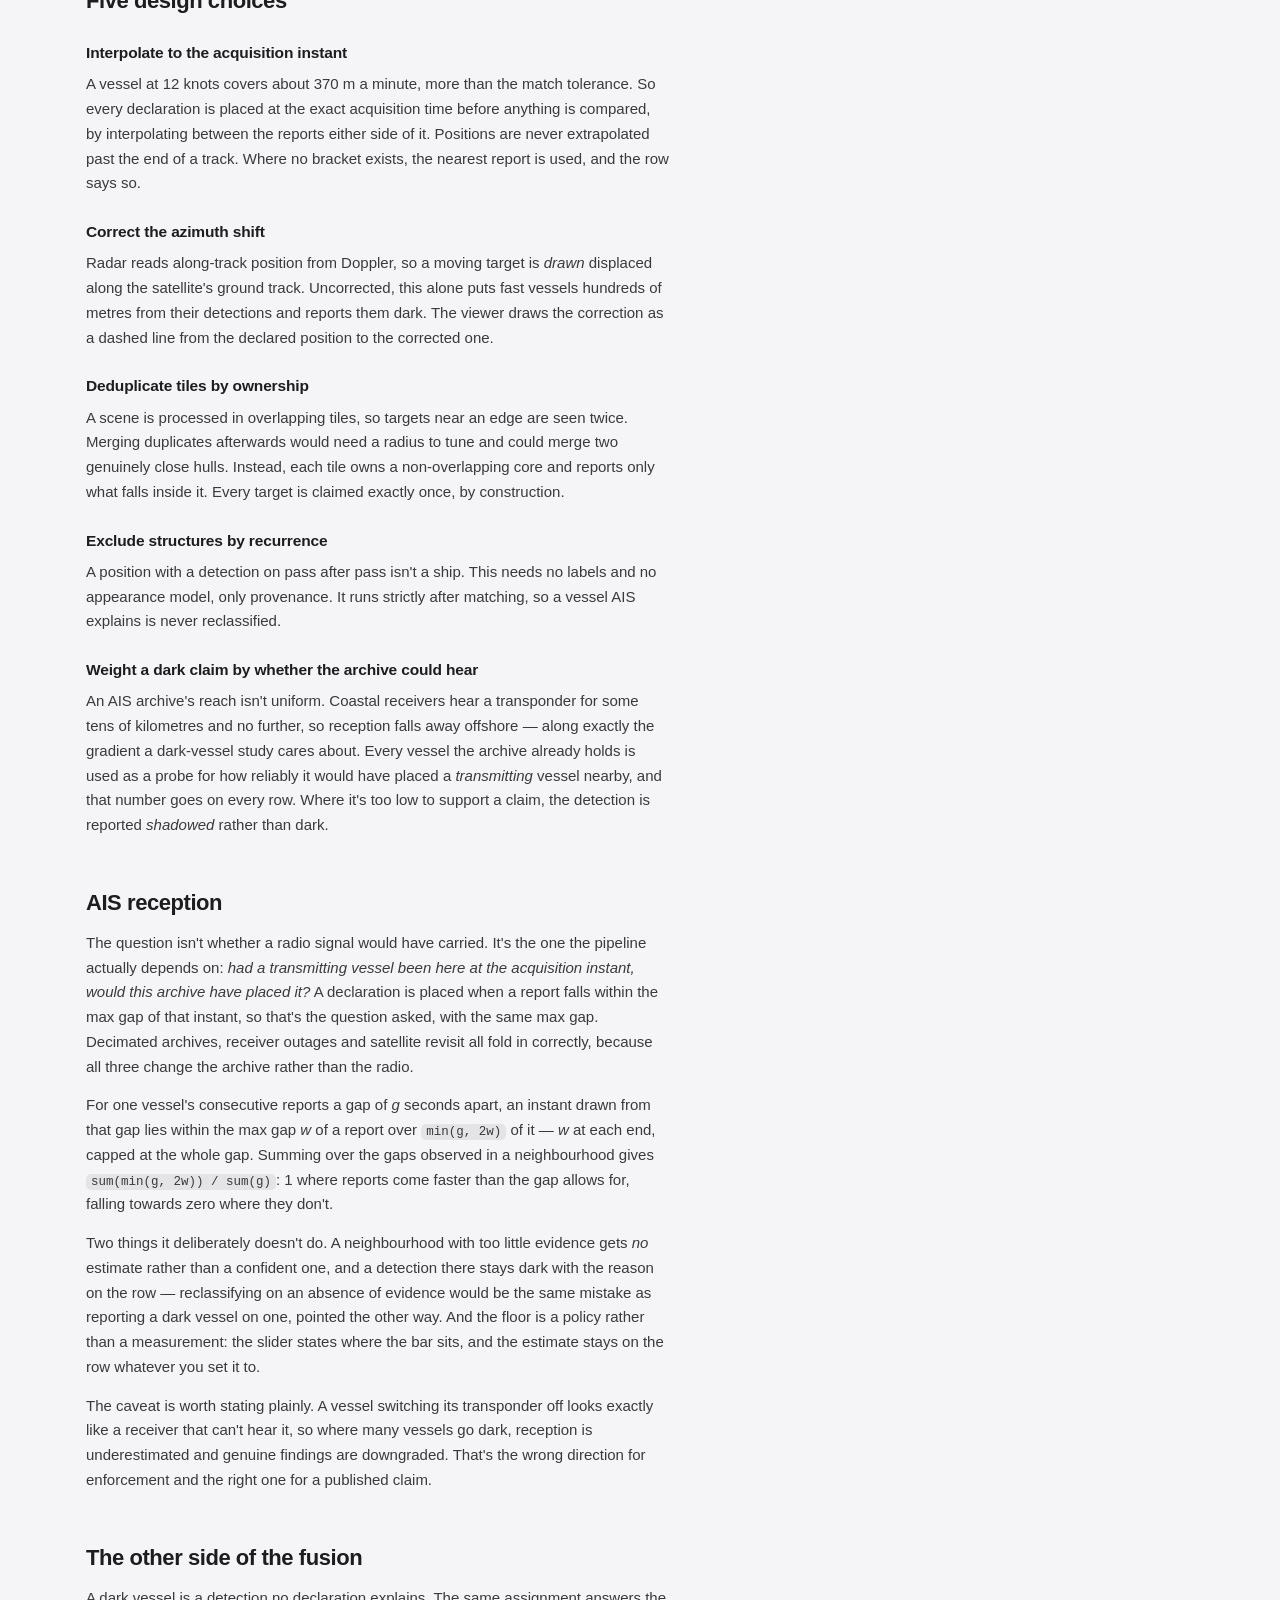
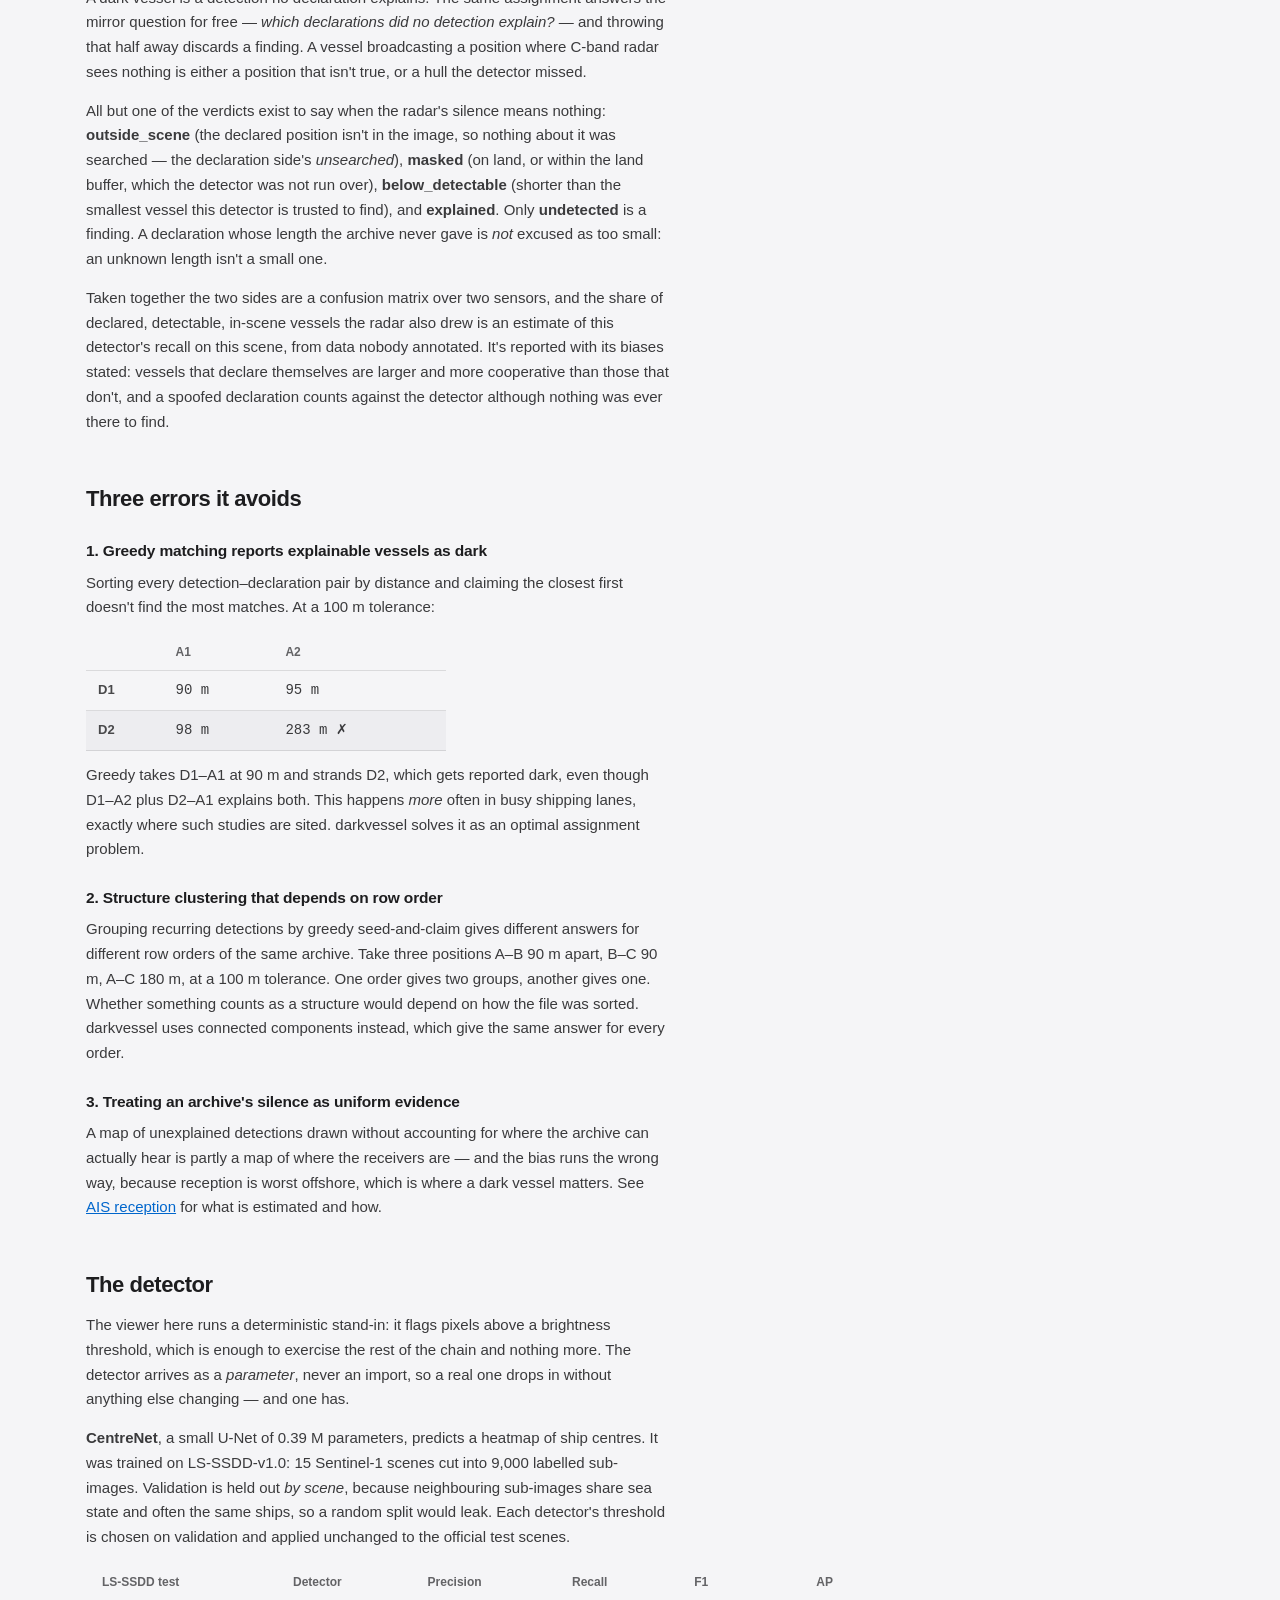
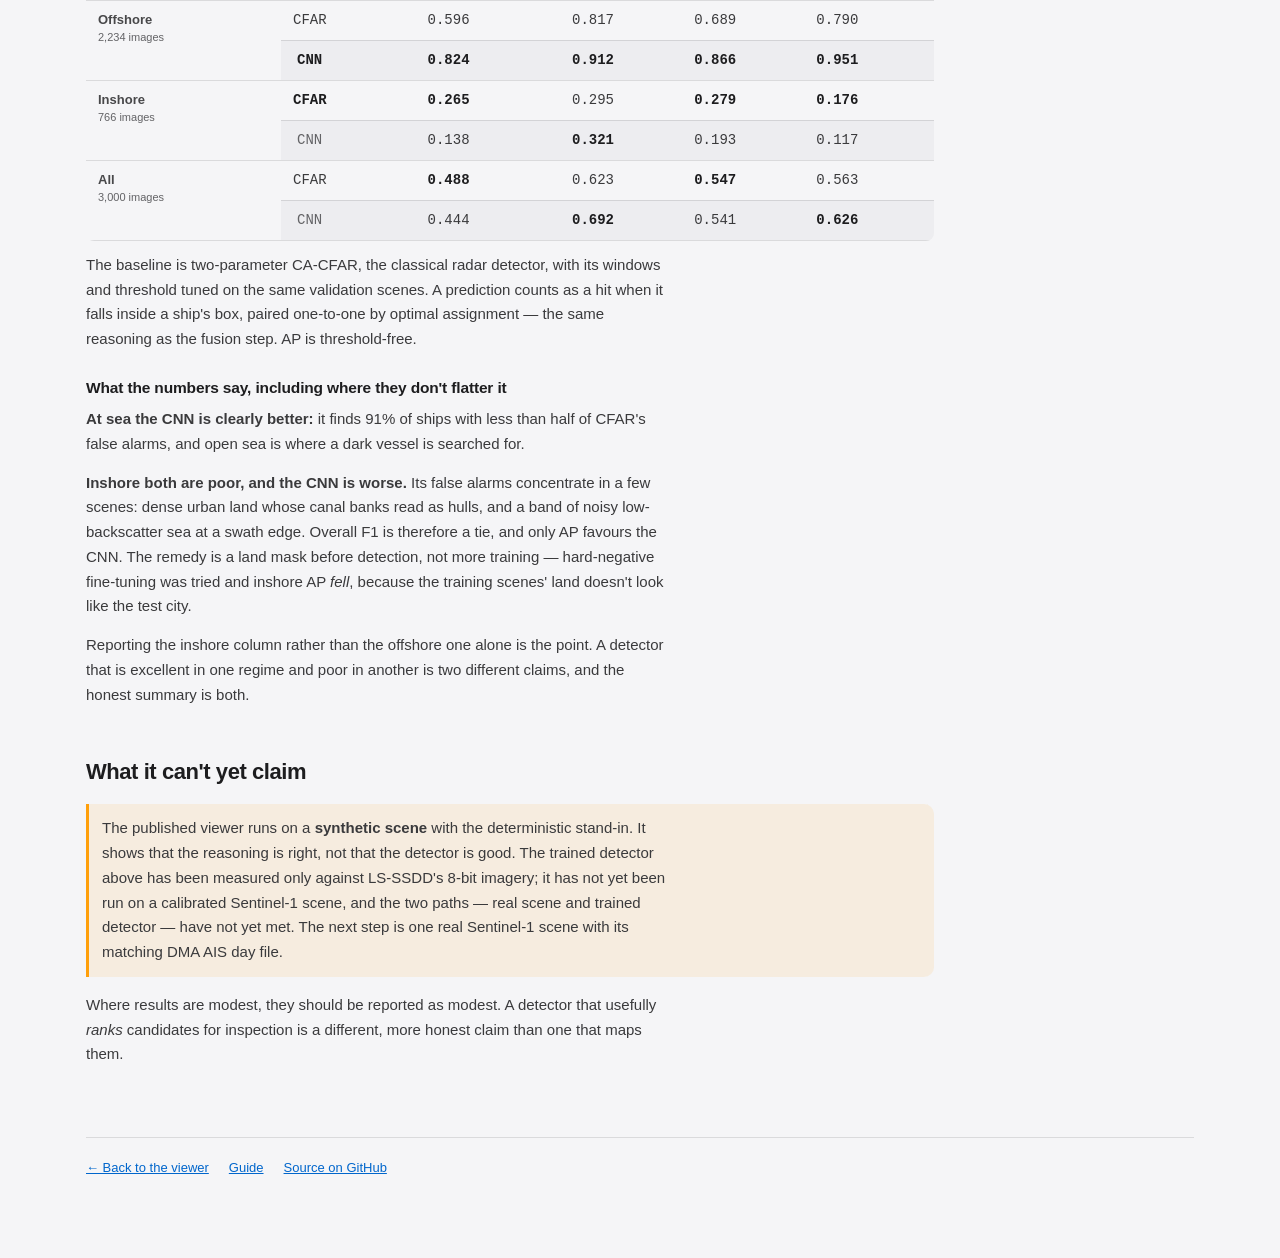
==== commit e88ac54b: "Give the viewer and docs a macOS look, and fix its layout on every width The stylesheet is rebuilt o" ====
--- a/src/darkvessel/web/static/about.html
+++ b/src/darkvessel/web/static/about.html
@@ -168,6 +168,7 @@
     sea state and often the same ships, so a random split would leak. Each detector's threshold
     is chosen on validation and applied unchanged to the official test scenes.</p>
 
+  <div class="table-scroll" role="region" aria-label="Detector performance table" tabindex="0">
   <table class="shortcuts">
     <caption class="sr-only">Detector performance on the LS-SSDD test scenes, comparing the
       classical CFAR baseline with the trained CNN, split by inshore and offshore.</caption>
@@ -192,6 +193,7 @@
       <tr><td>CNN</td><td>0.444</td><td><strong>0.692</strong></td><td>0.541</td><td><strong>0.626</strong></td></tr>
     </tbody>
   </table>
+  </div>
   <p class="table-note">The baseline is two-parameter CA-CFAR, the classical radar detector,
     with its windows and threshold tuned on the same validation scenes. A prediction counts as
     a hit when it falls inside a ship's box, paired one-to-one by optimal assignment — the same
--- a/src/darkvessel/web/static/styles.css
+++ b/src/darkvessel/web/static/styles.css
@@ -1,45 +1,100 @@
-/* darkvessel viewer — Operate-mode analyst UI.
-   Dark by default: SAR imagery is read against black, and a light chrome around a black
-   scene fights it for attention. */
+/* darkvessel viewer — Operate-mode analyst UI, in the macOS idiom.
+   The chrome follows the system appearance, light or dark, the way a Mac app does. The scene
+   itself is always a dark display: SAR imagery and the radar plot are read against black, and
+   a light surround only frames them, like a MacBook's screen in its bezel.
+
+   Every text colour below is contrast-checked at WCAG AA (4.5:1) against --bg, --panel and
+   --panel-2 of its own appearance; the status colours inside the stage against the stage. */
 
 :root {
-  color-scheme: dark;
-
-  --bg:        #080b11;
-  --panel:     #10161f;
-  --panel-2:   #161e2a;
-  --line:      #222d3d;
-  --line-soft: #1a2432;
-
-  --text:      #e8eef7;
-  --muted:     #94a6bd;
-  /* Contrast-checked against --bg, --panel and --panel-2: the old #64748b sat at 3.5-4.1:1
-     and failed WCAG AA for the hint text, captions and table headers that use it. */
-  --faint:     #7d8da3;
-
-  --accent:    #4ea8de;
-  --accent-dim:#1d4e6b;
-
-  --matched:   #3fb950;
-  --dark:      #ff6b5e;
-  /* Dark, but on a search that could not have reached: warm like the dark rose, drained of
-     its alarm. Contrast-checked against --bg, --panel and --panel-2 at 7.5:1 or better. */
-  --shadowed:  #e0a06a;
+  color-scheme: light dark;
+
+  /* Light appearance (macOS Aqua). */
+  --bg:          #f5f5f7;
+  --panel:       #ffffff;
+  --panel-2:     #ededf0;
+  --control:     #ffffff;
+  --control-on:  #ffffff;
+  --fill:        rgba(120, 120, 128, .14);
+  --fill-strong: rgba(120, 120, 128, .26);
+  --line:        rgba(0, 0, 0, .11);
+  --line-soft:   rgba(0, 0, 0, .065);
+  --toolbar:     rgba(246, 246, 248, .78);
+
+  --text:        #1d1d1f;
+  --text-2:      #3a3a3c;
+  --muted:       #48484a;
+  --faint:       #636366;
+
+  --accent:      #0066cc;
+  --accent-fill: #0071e3;
+  --on-accent:   #ffffff;
+
+  --matched:     #1b7c34;
+  --dark:        #c9001a;
+  /* Dark, but on a search that could not have reached: warm like the dark red, drained of
+     its alarm. */
+  --shadowed:    #9a5200;
   /* The AIS side of the fusion: a declaration the radar drew nothing for. Teal keeps it
-     clear of --decl's blue, which marks a declaration that behaved. 8.8:1 or better. */
-  --undetected:#3fd0c0;
-  --structure: #b98cff;
-  --unsearched:#8b98a8;
-  --decl:      #58a6ff;
-  --shift:     #f0a742;
-
-  --radius:    10px;
-  --radius-sm: 7px;
+     clear of --decl's blue, which marks a declaration that behaved. */
+  --undetected:  #00767a;
+  --structure:   #8438a8;
+  --unsearched:  #636366;
+  --decl:        #0066cc;
+  --shift:       #a64b00;
+
+  --radius:      12px;
+  --radius-sm:   8px;
 
   --mono: ui-monospace, "SF Mono", SFMono-Regular, Menlo, Consolas, monospace;
-  --sans: -apple-system, BlinkMacSystemFont, "Segoe UI", Inter, Roboto, Helvetica, Arial, sans-serif;
-
-  --shadow: 0 1px 2px rgba(0,0,0,.4), 0 8px 24px rgba(0,0,0,.28);
+  --sans: -apple-system, BlinkMacSystemFont, "SF Pro Text", "Helvetica Neue", "Segoe UI", Inter, Roboto, Arial, sans-serif;
+  --display: -apple-system, BlinkMacSystemFont, "SF Pro Display", "Helvetica Neue", "Segoe UI", Inter, Roboto, Arial, sans-serif;
+
+  --shadow-panel: 0 0 0 .5px rgba(0, 0, 0, .06), 0 1px 2px rgba(0, 0, 0, .05), 0 6px 20px rgba(0, 0, 0, .045);
+  --shadow-control: 0 0 0 .5px rgba(0, 0, 0, .14), 0 1px 1.5px rgba(0, 0, 0, .1);
+  --shadow-pop: 0 0 0 .5px rgba(0, 0, 0, .12), 0 10px 36px rgba(0, 0, 0, .18), 0 2px 8px rgba(0, 0, 0, .08);
+  --focus: 0 0 0 3.5px color-mix(in srgb, var(--accent-fill) 55%, transparent);
+
+  --topbar-h: 64px;
+}
+
+@media (prefers-color-scheme: dark) {
+  :root {
+    /* Dark appearance (macOS Dark Aqua). */
+    --bg:          #1e1e20;
+    --panel:       #2a2a2d;
+    --panel-2:     #323236;
+    --control:     #58585d;
+    --control-on:  #6b6b70;
+    --fill:        rgba(120, 120, 128, .24);
+    --fill-strong: rgba(120, 120, 128, .4);
+    --line:        rgba(255, 255, 255, .11);
+    --line-soft:   rgba(255, 255, 255, .065);
+    --toolbar:     rgba(40, 40, 43, .76);
+
+    --text:        #f5f5f7;
+    --text-2:      #dcdce0;
+    --muted:       #d1d1d6;
+    --faint:       #a1a1a6;
+
+    --accent:      #4aa3ff;
+    /* A shade deeper than the system's #0a84ff, which carries white text at only 3.6:1. */
+    --accent-fill: #0a74e0;
+    --on-accent:   #ffffff;
+
+    --matched:     #32d74b;
+    --dark:        #ff6961;
+    --shadowed:    #ffb340;
+    --undetected:  #40d0d8;
+    --structure:   #d18cff;
+    --unsearched:  #a1a1a6;
+    --decl:        #5eb0ff;
+    --shift:       #ffa94d;
+
+    --shadow-panel: 0 0 0 .5px rgba(255, 255, 255, .08), 0 1px 2px rgba(0, 0, 0, .3), 0 8px 24px rgba(0, 0, 0, .25);
+    --shadow-control: 0 0 0 .5px rgba(0, 0, 0, .5), inset 0 .5px 0 rgba(255, 255, 255, .14);
+    --shadow-pop: 0 0 0 .5px rgba(255, 255, 255, .12), 0 12px 40px rgba(0, 0, 0, .5);
+  }
 }
 
 * { box-sizing: border-box; }
@@ -52,7 +107,8 @@
   /* `clip`, not `hidden`: `hidden` makes these scroll containers, and a sticky descendant
      then has no scrollport to stick to — it silently scrolls away instead. That affects the
      viewer's control and inspector columns as well as the contents rail on the doc pages.
-     `clip` suppresses the same overflow without creating a scroll container. */
+     `clip` suppresses the same overflow without creating a scroll container. Anything that
+     can be wider than a phone (tables, the share panel) scrolls or repositions itself. */
   overflow-x: clip;
   background: var(--bg);
   color: var(--text);
@@ -60,6 +116,7 @@
   font-size: 14px;
   line-height: 1.5;
   -webkit-font-smoothing: antialiased;
+  -moz-osx-font-smoothing: grayscale;
 }
 
 h1, h2 { margin: 0; font-weight: 600; letter-spacing: -0.01em; }
@@ -71,50 +128,71 @@
 
 .skip {
   position: absolute; left: 12px; top: -60px; z-index: 100;
-  background: var(--accent); color: #04121c; padding: 10px 16px;
+  background: var(--accent-fill); color: var(--on-accent); padding: 10px 16px;
   border-radius: var(--radius-sm); font-weight: 600; text-decoration: none;
   transition: top .15s ease;
 }
 .skip:focus { top: 12px; }
 
+/* The macOS focus ring: a soft accent halo that follows the control's own corners. */
 :focus-visible {
-  outline: 2px solid var(--accent);
+  outline: 2px solid var(--accent-fill);
   outline-offset: 2px;
-  border-radius: 4px;
-}
-
-/* ───────────────────── top bar ───────────────────── */
+}
+@supports (color: color-mix(in srgb, red, blue)) {
+  :focus-visible { outline: 3px solid color-mix(in srgb, var(--accent-fill) 70%, transparent); outline-offset: 1px; }
+}
+
+/* ───────────────────── top bar: the window toolbar ───────────────────── */
 
 .topbar {
-  display: flex; align-items: center; gap: 24px; flex-wrap: wrap;
-  padding: 14px 20px;
-  border-bottom: 1px solid var(--line);
-  background: linear-gradient(180deg, #0d131c, #0a0f16);
+  display: flex; align-items: center; gap: 22px; flex-wrap: wrap;
+  padding: 12px 20px;
+  border-bottom: .5px solid var(--line);
+  background: var(--toolbar);
+  -webkit-backdrop-filter: saturate(180%) blur(20px);
+  backdrop-filter: saturate(180%) blur(20px);
   position: sticky; top: 0; z-index: 20;
 }
 
 .brand { display: flex; align-items: center; gap: 12px; min-width: 0; }
+/* The window's traffic lights: decorative, so a pseudo-element no assistive tech reads. */
+.brand::before {
+  content: ""; flex: none; width: 12px; height: 12px; border-radius: 50%;
+  margin-right: 44px;
+  background: #ff5f57;
+  box-shadow: 20px 0 0 #febc2e, 40px 0 0 #28c840,
+              inset 0 0 0 .5px rgba(0, 0, 0, .18);
+}
 
 .brand-mark {
   width: 30px; height: 30px; flex: none; border-radius: 8px;
   background:
-    radial-gradient(circle at 30% 30%, var(--dark) 0 2.5px, transparent 3px),
-    radial-gradient(circle at 68% 62%, var(--matched) 0 2.5px, transparent 3px),
-    linear-gradient(145deg, #1b2738, #0e1620);
-  border: 1px solid var(--line);
-}
-
-.topbar h1 { font-size: 16px; letter-spacing: -0.02em; }
+    radial-gradient(circle at 30% 30%, #ff6961 0 2.5px, transparent 3px),
+    radial-gradient(circle at 68% 62%, #32d74b 0 2.5px, transparent 3px),
+    radial-gradient(circle at 50% 50%, transparent 0 9px, rgba(93, 255, 159, .25) 9.5px 10px, transparent 10.5px),
+    linear-gradient(160deg, #1c2a24, #06100b);
+  box-shadow: 0 0 0 .5px rgba(0, 0, 0, .3), 0 1px 3px rgba(0, 0, 0, .2);
+}
+
+.topbar h1 { font-family: var(--display); font-size: 16px; letter-spacing: -0.02em; }
 .brand-sub { margin: 0; font-size: 11.5px; color: var(--faint); }
 
+/* One row that gives way: the metadata shrinks and ellipsises before the status badge is
+   pushed onto a line of its own. It wraps only once the toolbar itself stacks (≤900 px). */
 .scene-meta {
-  display: flex; gap: 22px; margin: 0; flex-wrap: wrap;
-  flex: 1 1 auto; min-width: 0;
-}
-.scene-meta > div { min-width: 0; }
+  display: flex; gap: 22px; margin: 0; flex-wrap: nowrap; overflow: hidden;
+  flex: 1 1 0; min-width: 0;
+}
+.scene-meta > div { min-width: 0; overflow: hidden; }
+.scene-meta dt { white-space: nowrap; overflow: hidden; text-overflow: ellipsis; }
+/* Too narrow to share a row with the brand, nav and badge: the metadata takes its own. */
+@media (max-width: 1680px) {
+  .scene-meta { order: 3; flex-basis: 100%; flex-wrap: wrap; overflow: visible; gap: 8px 22px; }
+  .mode { margin-left: auto; }
+}
 .scene-meta dt {
-  font-size: 10px; text-transform: uppercase; letter-spacing: .08em;
-  color: var(--faint); margin-bottom: 2px;
+  font-size: 10.5px; font-weight: 500; color: var(--faint); margin-bottom: 1px;
 }
 .scene-meta dd {
   margin: 0; font-family: var(--mono); font-size: 12px; color: var(--muted);
@@ -123,51 +201,59 @@
 
 .mode {
   display: flex; align-items: center; gap: 7px; flex: none;
-  padding: 5px 11px; border: 1px solid var(--line); border-radius: 999px;
-  background: var(--panel); font-size: 11.5px; color: var(--muted);
+  padding: 5px 11px; border-radius: 999px;
+  background: var(--fill); font-size: 11.5px; font-weight: 500; color: var(--muted);
 }
 .mode .dot { width: 7px; height: 7px; border-radius: 50%; background: var(--faint); flex: none; }
-.mode.is-live .dot   { background: var(--matched); box-shadow: 0 0 0 3px rgba(63,185,80,.16); }
-.mode.is-static .dot { background: var(--shift);  box-shadow: 0 0 0 3px rgba(240,167,66,.16); }
-.mode.is-error .dot  { background: var(--dark);   box-shadow: 0 0 0 3px rgba(255,107,94,.16); }
+.mode.is-live .dot   { background: #28c840; box-shadow: 0 0 0 3px rgba(40, 200, 64, .2); }
+.mode.is-static .dot { background: #ff9f0a; box-shadow: 0 0 0 3px rgba(255, 159, 10, .2); }
+.mode.is-error .dot  { background: #ff453a; box-shadow: 0 0 0 3px rgba(255, 69, 58, .2); }
 .mode.is-busy .dot   { animation: pulse .9s ease-in-out infinite; }
 @keyframes pulse { 50% { opacity: .35; } }
 
-/* ───────────────────── site navigation ───────────────────── */
-
-.site-nav { display: flex; gap: 2px; flex: none; }
+/* ───────────────────── site navigation: a segmented control ───────────────────── */
+
+.site-nav {
+  display: flex; gap: 2px; flex: none; padding: 2px;
+  background: var(--fill); border-radius: 9px;
+}
 .site-nav a {
-  color: var(--muted); text-decoration: none; font-size: 12.5px; font-weight: 500;
-  padding: 6px 11px; border-radius: var(--radius-sm);
-}
-.site-nav a:hover { color: var(--text); background: var(--panel-2); }
-.site-nav a[aria-current="page"] { color: var(--text); background: var(--panel-2); }
+  color: var(--text); text-decoration: none; font-size: 12.5px; font-weight: 500;
+  padding: 5px 13px; border-radius: 7px; min-height: 28px; display: inline-flex; align-items: center;
+}
+.site-nav a:hover { background: var(--fill); }
+.site-nav a[aria-current="page"] { background: var(--control-on); box-shadow: var(--shadow-control); }
 
 /* ───────────────────── counts strip ───────────────────── */
 
 .counts {
-  display: grid; gap: 1px;
+  display: grid; gap: 12px;
   grid-template-columns: repeat(auto-fit, minmax(150px, 1fr));
-  background: var(--line-soft);
-  border-bottom: 1px solid var(--line);
+  padding: 16px 16px 0;
+  max-width: 1760px; margin: 0 auto;
 }
 
 .stat {
   appearance: none; -webkit-appearance: none;
-  border: 0; border-top: 2px solid transparent;
+  border: 0; border-radius: var(--radius);
   background: var(--panel); color: inherit; font: inherit;
-  padding: 13px 18px; text-align: left; cursor: pointer;
+  box-shadow: var(--shadow-panel);
+  padding: 12px 16px; text-align: left; cursor: pointer;
   display: flex; flex-direction: column; gap: 1px;
-  transition: background .12s ease, border-color .12s ease;
-}
-.stat:hover { background: var(--panel-2); }
-.stat[aria-pressed="true"] { background: var(--panel-2); border-top-color: currentColor; }
-.stat[disabled] { opacity: .4; cursor: default; }
-
-.stat-value { font-family: var(--mono); font-size: 21px; font-weight: 600; line-height: 1.15; }
-.stat-label {
-  font-size: 10.5px; text-transform: uppercase; letter-spacing: .08em; color: var(--muted);
-}
+  position: relative;
+  transition: background .12s ease, box-shadow .12s ease;
+}
+.stat:hover:not([disabled]) { background: var(--panel-2); }
+.stat[aria-pressed="true"] {
+  box-shadow: var(--shadow-panel), inset 0 0 0 2px currentColor;
+}
+.stat[disabled] { opacity: .55; cursor: default; }
+
+.stat-value {
+  font-family: var(--display); font-size: 24px; font-weight: 600; line-height: 1.15;
+  font-variant-numeric: tabular-nums; letter-spacing: -0.02em;
+}
+.stat-label { font-size: 11.5px; font-weight: 500; color: var(--muted); }
 .stat-total     { color: var(--text); }
 .stat-matched   { color: var(--matched); }
 .stat-dark      { color: var(--dark); }
@@ -180,7 +266,7 @@
 
 .layout {
   display: grid;
-  grid-template-columns: 296px minmax(0, 1fr) 340px;
+  grid-template-columns: 300px minmax(0, 1fr) 344px;
   gap: 16px;
   padding: 16px;
   align-items: start;
@@ -189,74 +275,101 @@
 }
 
 .col { display: flex; flex-direction: column; gap: 16px; min-width: 0; }
-.col-controls, .col-inspector { position: sticky; top: 76px; }
+/* Just under the toolbar, whose height app.js tracks as it wraps. */
+.col-controls, .col-inspector { position: sticky; top: calc(var(--topbar-h) + 16px); }
 
 .panel {
   background: var(--panel);
-  border: 1px solid var(--line);
   border-radius: var(--radius);
+  box-shadow: var(--shadow-panel);
   padding: 16px;
 }
+/* The controls column reads as the window's sidebar. */
+.col-controls .panel { background: color-mix(in srgb, var(--panel) 88%, var(--bg)); }
 
 .panel-title {
-  font-size: 11px; text-transform: uppercase; letter-spacing: .09em;
-  color: var(--muted); margin-bottom: 14px;
+  font-family: var(--display); font-size: 13px; font-weight: 600; letter-spacing: -0.005em;
+  color: var(--text); margin-bottom: 14px;
   display: flex; align-items: baseline; gap: 8px;
 }
-.count-hint { font-family: var(--mono); color: var(--faint); letter-spacing: 0; text-transform: none; }
+.count-hint { font-family: var(--sans); font-weight: 400; color: var(--faint); font-size: 12px; }
 
 /* ───────────────────── form controls ───────────────────── */
 
 .field + .field { margin-top: 18px; }
-.field > label { display: block; font-size: 12.5px; font-weight: 500; margin-bottom: 7px; }
+.field > label { display: block; font-size: 13px; font-weight: 500; margin-bottom: 6px; }
 
 .field-row { display: flex; align-items: center; gap: 12px; }
 
 /* A label with an "i" beside it. The tip is a sibling so hover and keyboard focus both open it. */
-.field-label { position: relative; display: flex; align-items: center; gap: 7px; margin-bottom: 7px; }
-.field-label > label { font-size: 12.5px; font-weight: 500; }
+.field-label { position: relative; display: flex; align-items: center; gap: 7px; margin-bottom: 6px; }
+.field-label > label { font-size: 13px; font-weight: 500; }
 .switch-text .field-label { display: inline-flex; margin-bottom: 0; }
 .info {
-  flex: none; width: 16px; height: 16px; padding: 0; border-radius: 50%;
+  position: relative;
+  flex: none; width: 18px; height: 18px; padding: 0; border-radius: 50%;
   display: inline-grid; place-items: center;
-  border: 1px solid var(--line); background: var(--panel-2); color: var(--muted);
-  font: italic 600 10px/1 Georgia, "Times New Roman", serif; cursor: help;
-  transition: color .12s ease, border-color .12s ease;
-}
-.info:hover, .info:focus-visible { color: var(--accent); border-color: var(--accent); outline: none; }
+  border: 0; background: var(--fill); color: var(--muted);
+  font: 600 11px/1 var(--display); cursor: help;
+  transition: color .12s ease, background .12s ease;
+}
+/* The visible dot stays small; the target it sits in is 30 px (44 px on touch, below). */
+.info::after { content: ""; position: absolute; inset: -6px; border-radius: 50%; }
+.info:hover, .info:focus-visible { color: var(--on-accent); background: var(--accent-fill); }
 .info-tip {
-  position: absolute; left: 0; top: calc(100% + 6px); z-index: 40;
+  position: absolute; left: 0; top: calc(100% + 8px); z-index: 40;
   width: min(290px, calc(100vw - 48px));
-  padding: 10px 12px; border-radius: var(--radius-sm);
-  background: #0c121b; border: 1px solid #2e3d52; box-shadow: var(--shadow);
-  font-size: 11.5px; font-weight: 400; line-height: 1.5; color: var(--muted);
+  padding: 10px 12px; border-radius: 10px;
+  background: var(--panel); box-shadow: var(--shadow-pop);
+  font-size: 12px; font-weight: 400; line-height: 1.5; color: var(--muted);
   text-transform: none; letter-spacing: 0;
   opacity: 0; visibility: hidden; transform: translateY(-3px); pointer-events: none;
   transition: opacity .12s ease, transform .12s ease, visibility 0s linear .12s;
+}
+@supports ((-webkit-backdrop-filter: blur(1px)) or (backdrop-filter: blur(1px))) {
+  .info-tip {
+    background: color-mix(in srgb, var(--panel) 86%, transparent);
+    -webkit-backdrop-filter: saturate(180%) blur(24px);
+    backdrop-filter: saturate(180%) blur(24px);
+  }
 }
 .info-tip b { color: var(--text); font-weight: 600; }
 .info:hover + .info-tip, .info:focus-visible + .info-tip {
   opacity: 1; visibility: visible; transform: none;
   transition: opacity .12s ease .08s, transform .12s ease .08s, visibility 0s;
 }
-
-.hint { margin: 7px 0 0; font-size: 11.5px; color: var(--faint); line-height: 1.45; }
+/* Inside a switch the label is indented by the switch; the tip anchors to the whole row. */
+.switch .field-label { position: static; }
+.switch { position: relative; }
+
+.hint { margin: 6px 0 0; font-size: 12px; color: var(--faint); line-height: 1.45; }
 .hint-block { margin: 0 0 14px; }
 
+/* Slider: a thin track filled with the accent up to the thumb (--pct, set by app.js), and a
+   round white knob with the system's soft shadow. The input itself is 24 px tall to hit. */
 input[type="range"] {
   -webkit-appearance: none; appearance: none;
-  flex: 1; height: 3px; border-radius: 2px; background: var(--line);
-  cursor: pointer; min-width: 0;
-}
+  flex: 1; height: 24px; min-width: 0; margin: 0;
+  background: transparent; cursor: pointer;
+  --track: linear-gradient(to right, var(--accent-fill) 0 var(--pct, 50%), var(--fill-strong) var(--pct, 50%) 100%);
+}
+input[type="range"]::-webkit-slider-runnable-track {
+  height: 4px; border-radius: 2px; background: var(--track);
+}
+input[type="range"]::-moz-range-track { height: 4px; border-radius: 2px; background: var(--fill-strong); }
+input[type="range"]::-moz-range-progress { height: 4px; border-radius: 2px; background: var(--accent-fill); }
 input[type="range"]::-webkit-slider-thumb {
-  -webkit-appearance: none; width: 15px; height: 15px; border-radius: 50%;
-  background: var(--accent); border: 2px solid var(--panel);
-  box-shadow: 0 0 0 1px var(--accent);
+  -webkit-appearance: none; width: 20px; height: 20px; margin-top: -8px; border-radius: 50%;
+  background: #fff; border: 0;
+  box-shadow: 0 0 0 .5px rgba(0, 0, 0, .22), 0 1px 3px rgba(0, 0, 0, .25), 0 2px 6px rgba(0, 0, 0, .08);
 }
 input[type="range"]::-moz-range-thumb {
-  width: 13px; height: 13px; border-radius: 50%; border: 2px solid var(--panel);
-  background: var(--accent); box-shadow: 0 0 0 1px var(--accent);
-}
+  width: 20px; height: 20px; border-radius: 50%; border: 0; background: #fff;
+  box-shadow: 0 0 0 .5px rgba(0, 0, 0, .22), 0 1px 3px rgba(0, 0, 0, .25);
+}
+input[type="range"]:focus-visible { outline: none; }
+input[type="range"]:focus-visible::-webkit-slider-thumb { box-shadow: var(--focus), 0 1px 3px rgba(0, 0, 0, .25); }
+input[type="range"]:focus-visible::-moz-range-thumb { box-shadow: var(--focus), 0 1px 3px rgba(0, 0, 0, .25); }
 input[type="range"]:disabled { opacity: .45; cursor: not-allowed; }
 
 .num {
@@ -268,34 +381,38 @@
 .switch { display: flex; gap: 11px; align-items: flex-start; cursor: pointer; }
 .switch input {
   appearance: none; -webkit-appearance: none;
-  position: relative; flex: none; margin: 1px 0 0; padding: 0;
-  width: 34px; height: 20px; border-radius: 999px; border: 0;
-  background: var(--line); cursor: pointer; transition: background .16s ease;
+  position: relative; flex: none; margin: 0; padding: 0;
+  width: 38px; height: 22px; border-radius: 999px; border: 0;
+  background: var(--fill-strong); cursor: pointer; transition: background .18s ease;
 }
 .switch input::after {
   content: ""; position: absolute; top: 2px; left: 2px;
-  width: 16px; height: 16px; border-radius: 50%; background: var(--faint);
-  transition: transform .16s ease, background .16s ease;
-}
-.switch input:checked { background: var(--accent-dim); }
-.switch input:checked::after { transform: translateX(14px); background: var(--accent); }
+  width: 18px; height: 18px; border-radius: 50%; background: #fff;
+  box-shadow: 0 0 0 .5px rgba(0, 0, 0, .1), 0 1px 2px rgba(0, 0, 0, .25);
+  transition: transform .18s cubic-bezier(.3, .7, .4, 1);
+}
+.switch input:checked { background: var(--accent-fill); }
+.switch input:checked::after { transform: translateX(16px); }
+.switch input:focus-visible { outline: none; box-shadow: var(--focus); }
 .switch input:disabled { opacity: .45; cursor: not-allowed; }
-.switch-text { font-size: 12.5px; font-weight: 500; }
+.switch-text { font-size: 13px; font-weight: 500; }
 .switch-text .hint { display: block; font-weight: 400; margin-top: 4px; }
 
+/* Push button. */
 .btn {
   width: 100%; display: inline-flex; align-items: center; justify-content: center; gap: 8px;
-  padding: 9px 14px; border-radius: var(--radius-sm);
-  border: 1px solid var(--line); background: var(--panel-2); color: var(--text);
-  font: inherit; font-size: 12.5px; font-weight: 500; cursor: pointer;
-  transition: background .12s ease, border-color .12s ease;
-}
-.btn:hover:not(:disabled) { background: #1d2736; border-color: #2e3d52; }
+  min-height: 32px; padding: 6px 14px; border-radius: 7px;
+  border: 0; background: var(--control); color: var(--text);
+  box-shadow: var(--shadow-control);
+  font: inherit; font-size: 13px; font-weight: 500; cursor: pointer;
+  transition: background .12s ease, filter .12s ease;
+}
+.btn:hover:not(:disabled) { filter: brightness(.97); }
+.btn:active:not(:disabled) { filter: brightness(.92); }
 .btn:disabled { opacity: .45; cursor: not-allowed; }
-.btn[aria-pressed="true"] {
-  border-color: var(--accent); background: rgba(78,168,222,.12); color: var(--accent);
-}
-.btn-quiet { background: transparent; color: var(--muted); }
+.btn[aria-pressed="true"] { background: var(--accent-fill); color: var(--on-accent); }
+.btn-quiet { background: transparent; box-shadow: none; color: var(--accent); }
+.btn-quiet:hover:not(:disabled) { background: var(--fill); filter: none; }
 .btn-icon { font-size: 13px; }
 
 .chiplist { list-style: none; margin: 12px 0 0; padding: 0; display: flex; flex-wrap: wrap; gap: 6px; }
@@ -303,20 +420,19 @@
 .chip {
   display: inline-flex; align-items: center; gap: 6px;
   font-family: var(--mono); font-size: 11px;
-  background: rgba(185,140,255,.1); color: var(--structure);
-  border: 1px solid rgba(185,140,255,.28);
-  padding: 3px 5px 3px 9px; border-radius: 999px;
+  background: color-mix(in srgb, var(--structure) 12%, transparent); color: var(--structure);
+  padding: 3px 4px 3px 10px; border-radius: 999px;
 }
 .chip button {
   border: 0; background: none; color: inherit; cursor: pointer;
-  font: inherit; font-size: 13px; line-height: 1; padding: 2px 4px; border-radius: 50%;
-}
-.chip button:hover { background: rgba(185,140,255,.22); }
+  font: inherit; font-size: 13px; line-height: 1; padding: 4px 6px; border-radius: 50%;
+}
+.chip button:hover { background: color-mix(in srgb, var(--structure) 22%, transparent); }
 
 /* ───────────────────── AIS summary ───────────────────── */
 
 .kv { display: grid; grid-template-columns: 1fr auto; gap: 6px 14px; align-items: baseline; }
-.kv dt { font-size: 12px; color: var(--muted); min-width: 0; }
+.kv dt { font-size: 12.5px; color: var(--muted); min-width: 0; }
 .kv dd {
   margin: 0; font-family: var(--mono); font-size: 12px; text-align: right;
   font-variant-numeric: tabular-nums;
@@ -324,43 +440,64 @@
 .kv dd.zero { color: var(--faint); }
 
 .rule-note {
-  margin: 12px 0 0; padding-top: 12px; border-top: 1px solid var(--line-soft);
-  font-size: 11.5px; color: var(--faint);
-}
-
-/* ───────────────────── viewer stage ───────────────────── */
-
-.viewer-head { display: flex; align-items: center; justify-content: space-between; gap: 12px; }
+  margin: 12px 0 0; padding-top: 12px; border-top: .5px solid var(--line);
+  font-size: 12px; color: var(--faint);
+}
+
+/* ───────────────────── viewer stage: the display ───────────────────── */
+
+.viewer-head { display: flex; align-items: center; justify-content: space-between; gap: 12px; flex-wrap: wrap; }
 .viewer-head .panel-title { margin: 0; }
 
-.viewer-tools { display: flex; align-items: center; gap: 4px; }
+.viewer-tools { display: flex; align-items: center; gap: 6px; flex-wrap: wrap; }
 .icon-btn {
-  width: 28px; height: 28px; display: grid; place-items: center;
-  border: 1px solid var(--line); background: var(--panel); color: var(--muted);
-  border-radius: var(--radius-sm); cursor: pointer; font-size: 15px; line-height: 1; padding: 0;
-}
-.icon-btn:hover:not(:disabled) { background: var(--panel-2); color: var(--text); }
+  min-width: 30px; height: 30px; display: grid; place-items: center;
+  border: 0; background: var(--control); color: var(--text);
+  box-shadow: var(--shadow-control);
+  border-radius: 7px; cursor: pointer; font-size: 15px; line-height: 1; padding: 0;
+  white-space: nowrap;
+}
+.icon-btn:hover:not(:disabled) { filter: brightness(.97); }
+.icon-btn:active:not(:disabled) { filter: brightness(.92); }
 .icon-btn:disabled { opacity: .4; cursor: not-allowed; }
-.icon-btn-wide { width: auto; padding: 0 11px; font-size: 11.5px; }
+.icon-btn-wide { width: auto; padding: 0 12px; font-size: 12px; font-weight: 500; }
 .zoom-level { min-width: 46px; text-align: center; color: var(--muted); font-size: 11.5px; }
 
 .stage {
+  /* The display keeps its own palette in both appearances: the chrome may be light, the
+     scene never is. Every status colour here is checked against the stage's black. */
+  --matched:    #32d74b;
+  --dark:       #ff6961;
+  --shadowed:   #ffb340;
+  --undetected: #40d0d8;
+  --structure:  #d18cff;
+  --unsearched: #a1a1a6;
+  --decl:       #5eb0ff;
+  --shift:      #ffa94d;
+  --text:       #f5f5f7;
+  --muted:      #c7c7cc;
+  --faint:      #a1a1a6;
+  --accent:     #4aa3ff;
+
   position: relative;
   aspect-ratio: 1 / 1;
-  /* The key moved into the right-hand column, so the scene can take the height it left. */
   max-height: 72vh;
   background:
     linear-gradient(rgba(255,255,255,.02) 1px, transparent 1px) 0 0 / 100% 40px,
     linear-gradient(90deg, rgba(255,255,255,.02) 1px, transparent 1px) 0 0 / 40px 100%,
     #05070b;
-  border: 1px solid var(--line);
   border-radius: var(--radius);
+  /* A thin dark bezel, as on a MacBook display. */
+  box-shadow: 0 0 0 5px #0b0b0d, 0 0 0 5.5px rgba(128, 128, 128, .35), 0 12px 32px rgba(0, 0, 0, .22);
+  margin: 6px;
   overflow: hidden;
   cursor: default;
   touch-action: none;
+  color: var(--text);
 }
 .stage.is-dragging { cursor: grabbing; }
 .stage.is-placing, .stage.is-placing .mark { cursor: crosshair; }
+.stage:focus-visible { outline: none; box-shadow: 0 0 0 5px #0b0b0d, 0 0 0 8.5px color-mix(in srgb, var(--accent-fill) 75%, transparent); }
 
 .stage-inner {
   position: absolute; inset: 0;
@@ -378,18 +515,23 @@
 }
 #overlay { position: absolute; inset: 0; width: 100%; height: 100%; overflow: visible; }
 
+/* A message over the scene. It dims the scene but never takes its clicks: when it says the
+   overlay is still usable, the marks underneath must still answer. */
 .stage-state {
-  position: absolute; inset: 0; display: grid; place-content: center; gap: 8px;
-  text-align: center; padding: 24px;
-  background: rgba(5,7,11,.82); backdrop-filter: blur(2px);
-  font-size: 13px; color: var(--muted);
-}
-.stage-state strong { display: block; color: var(--text); font-size: 14px; }
+  position: absolute; inset: auto 12px 12px 12px; display: grid; gap: 4px; pointer-events: none;
+  text-align: center; padding: 12px 16px; border-radius: 10px;
+  background: rgba(20, 20, 22, .78);
+  -webkit-backdrop-filter: blur(16px); backdrop-filter: blur(16px);
+  box-shadow: 0 0 0 .5px rgba(255, 255, 255, .12);
+  font-size: 12.5px; color: #c7c7cc; z-index: 2;
+}
+.stage-state strong { display: block; color: #f5f5f7; font-size: 13.5px; }
+.stage-state code { font-family: var(--mono); font-size: 11.5px; }
 
 .scalebar {
   position: absolute; left: 14px; bottom: 14px;
   display: flex; flex-direction: column; gap: 3px; pointer-events: none;
-  font-family: var(--mono); font-size: 10.5px; color: var(--muted);
+  font-family: var(--mono); font-size: 10.5px; color: #c7c7cc;
   text-shadow: 0 1px 3px #000;
 }
 .scalebar span {
@@ -399,7 +541,7 @@
 .scalebar em { font-style: normal; }
 .motion-clock {
   position: absolute; right: 14px; bottom: 14px; pointer-events: none;
-  font-family: var(--mono); font-size: 10.5px; color: var(--muted); text-shadow: 0 1px 3px #000;
+  font-family: var(--mono); font-size: 10.5px; color: #c7c7cc; text-shadow: 0 1px 3px #000;
 }
 
 /* overlay marks — each body is drawn in CSS pixels and scaled into scene units (app.js) */
@@ -426,6 +568,10 @@
   vector-effect: non-scaling-stroke; stroke-linejoin: round;
 }
 .glyph-detail { fill: none; stroke: var(--c); stroke-width: 1; vector-effect: non-scaling-stroke; }
+/* Shape carries the status as well as colour: a shadowed diamond is hollow, an unsearched
+   ring is dashed, so neither depends on hue alone. */
+.mark-shadowed .glyph-shape { fill: none; }
+.mark-unsearched .glyph-shape { stroke-dasharray: 2 2; }
 .glyph-pulse {
   fill: none; stroke: var(--dark); stroke-width: 1.5; vector-effect: non-scaling-stroke;
   transform-box: fill-box; transform-origin: center;
@@ -437,7 +583,9 @@
   paint-order: stroke; stroke: #05070b; stroke-width: 3px; stroke-linejoin: round;
 }
 .mark:focus-visible { outline: none; }
-.mark:focus-visible .mark-brackets { opacity: 1; stroke: var(--accent); }
+/* Focus is a dashed ring, selection a solid one, so the two can be told apart. */
+.mark:focus-visible .mark-brackets { opacity: 1; stroke: #fff; stroke-dasharray: 3 2; }
+.mark.is-selected:focus-visible .mark-brackets { stroke: var(--accent); }
 .vector-line {
   stroke: var(--matched); stroke-width: 1.5; vector-effect: non-scaling-stroke; opacity: .8;
 }
@@ -450,15 +598,15 @@
 
 .viewer-title { display: flex; align-items: center; gap: 12px; flex-wrap: wrap; }
 .segmented {
-  display: inline-flex; border: 1px solid var(--line); border-radius: var(--radius-sm);
-  overflow: hidden; background: var(--panel);
+  display: inline-flex; gap: 2px; padding: 2px; border-radius: 9px;
+  background: var(--fill);
 }
 .segmented button {
-  border: 0; background: none; color: var(--muted); font: inherit; font-size: 11.5px;
-  padding: 5px 11px; cursor: pointer;
-}
-.segmented button + button { border-left: 1px solid var(--line); }
-.segmented button[aria-pressed="true"] { background: var(--panel-2); color: var(--text); }
+  border: 0; background: none; color: var(--text); font: inherit; font-size: 12px; font-weight: 500;
+  padding: 4px 12px; min-height: 26px; border-radius: 7px; cursor: pointer;
+}
+.segmented button:hover:not([aria-pressed="true"]) { background: var(--fill); }
+.segmented button[aria-pressed="true"] { background: var(--control-on); box-shadow: var(--shadow-control); }
 
 .radar-only { display: none; }
 .stage.is-radar .radar-only { display: block; }
@@ -497,12 +645,13 @@
 }
 @keyframes sweep { to { rotate: 1turn; } }
 
-/* Afterglow: a blip flares as the sweep crosses its bearing, then fades like phosphor. */
+/* Afterglow: a blip flares as the sweep crosses its bearing, then fades like phosphor — but
+   never below 3:1 against the scope, so a contact stays legible between sweeps. */
 .stage.is-radar .mark .glyph { animation: afterglow 6s linear infinite; animation-delay: var(--sweep-delay, 0s); }
 @keyframes afterglow {
   0%   { opacity: 1; filter: drop-shadow(0 0 4px var(--c)); }
-  60%  { opacity: .55; filter: none; }
-  100% { opacity: .45; filter: none; }
+  60%  { opacity: .8; filter: none; }
+  100% { opacity: .72; filter: none; }
 }
 .stage.is-sweep-paused .sweep,
 .stage.is-sweep-paused .mark .glyph,
@@ -515,13 +664,22 @@
   .sweep { opacity: 0; }
 }
 
-/* legend glyphs */
-.key-glyph { width: 13px; height: 13px; flex: none; overflow: visible; }
-.key-glyph .g-matched   { fill: rgba(63,185,80,.3);  stroke: var(--matched); stroke-width: 1.6; }
-.key-glyph .g-dark      { fill: rgba(255,107,94,.3); stroke: var(--dark); stroke-width: 1.6; }
+/* legend glyphs — drawn with the display's colours, since they describe the display */
+.panel-legend {
+  --matched:    #32d74b; --dark: #ff6961; --shadowed: #ffb340; --undetected: #40d0d8;
+  --structure:  #d18cff; --unsearched: #a1a1a6; --decl: #5eb0ff; --shift: #ffa94d;
+}
+.key-glyph, .key {
+  flex: none; border-radius: 5px; background: #0b0f14;
+  box-shadow: 0 0 0 3px #0b0f14;
+}
+.key-glyph { width: 13px; height: 13px; overflow: visible; }
+.key-glyph .g-matched   { fill: color-mix(in srgb, var(--matched) 30%, transparent);  stroke: var(--matched); stroke-width: 1.6; }
+.key-glyph .g-dark      { fill: color-mix(in srgb, var(--dark) 30%, transparent); stroke: var(--dark); stroke-width: 1.6; }
 .key-glyph .g-shadowed  { fill: none; stroke: var(--shadowed); stroke-width: 1.6; }
-.key-glyph .g-structure { fill: rgba(185,140,255,.3);stroke: var(--structure); stroke-width: 1.6; }
-.key-glyph .g-unsearched{ fill: rgba(139,152,168,.3);stroke: var(--unsearched); stroke-width: 1.6; }
+.key-glyph .g-structure { fill: color-mix(in srgb, var(--structure) 30%, transparent); stroke: var(--structure); stroke-width: 1.6; }
+.key-glyph .g-unsearched{ fill: color-mix(in srgb, var(--unsearched) 30%, transparent); stroke: var(--unsearched); stroke-width: 1.6; }
+.key-glyph .g-detail    { fill: none; stroke-width: 1.2; }
 .key-vector { height: 0; width: 14px; border-top: 2px solid var(--matched); }
 
 .decl-dot { fill: var(--decl); stroke: #05070b; stroke-width: 1; vector-effect: non-scaling-stroke; }
@@ -532,12 +690,13 @@
 }
 
 /* The reception overlay: only the water that weakens a dark claim is shaded, so an unshaded
-   scene means the archive reaches everywhere in it. */
+   scene means the archive reaches everywhere in it. "Not measured" is hatched, not just a
+   different colour, so the two shadings can be told apart without colour. */
 .rx-cell { stroke: none; pointer-events: none; }
 .rx-low     { fill: var(--shadowed); }
-.rx-unknown { fill: var(--faint); }
+.rx-unknown { fill: url(#rx-hatch); }
 .decl-raw {
-  fill: rgba(240,167,66,.22); stroke: var(--shift); stroke-width: 1.5;
+  fill: color-mix(in srgb, var(--shift) 22%, transparent); stroke: var(--shift); stroke-width: 1.5;
   vector-effect: non-scaling-stroke;
 }
 .shift-line {
@@ -549,15 +708,15 @@
   vector-effect: non-scaling-stroke; fill: none;
 }
 .reg-mark { fill: none; stroke: var(--structure); stroke-width: 1.5; vector-effect: non-scaling-stroke; }
-.reg-ring { fill: rgba(185,140,255,.07); stroke: rgba(185,140,255,.4); stroke-dasharray: 3 3;
+.reg-ring { fill: rgba(209,140,255,.07); stroke: rgba(209,140,255,.45); stroke-dasharray: 3 3;
   stroke-width: 1; vector-effect: non-scaling-stroke; }
 /* How far each declaration reaches: the match tolerance, drawn to scale. */
-.tol-ring { fill: rgba(88,166,255,.04); stroke: rgba(88,166,255,.38); stroke-dasharray: 4 4;
+.tol-ring { fill: rgba(94,176,255,.05); stroke: rgba(94,176,255,.6); stroke-dasharray: 4 4;
   stroke-width: 1; vector-effect: non-scaling-stroke; transition: r .2s ease; }
-.tol-ring.is-used { stroke: rgba(63,185,80,.45); fill: rgba(63,185,80,.04); }
+.tol-ring.is-used { stroke: rgba(50,215,75,.6); fill: rgba(50,215,75,.05); }
 /* The fading track each moving contact leaves behind. */
 .trail { fill: none; stroke: var(--c, var(--matched)); stroke-width: 1.5; stroke-linecap: round;
-  vector-effect: non-scaling-stroke; opacity: .45; stroke-dasharray: 1 4; }
+  vector-effect: non-scaling-stroke; opacity: .5; stroke-dasharray: 1 4; }
 .trail-matched { --c: var(--matched); }
 .trail-dark { --c: var(--dark); }
 .trail-shadowed { --c: var(--shadowed); }
@@ -569,70 +728,77 @@
 .legend {
   list-style: none; margin: 0; padding: 0;
   display: flex; flex-wrap: wrap; gap: 8px 20px;
-  font-size: 11.5px; color: var(--muted);
-}
-.legend li { display: flex; align-items: center; gap: 7px; }
+  font-size: 12px; color: var(--muted);
+}
+.legend li { display: flex; align-items: center; gap: 10px; }
 
 /* In the right-hand column the key reads as a list, one entry per line, so a long label
    wraps under its own glyph instead of colliding with the next entry. */
-.panel-legend .legend { flex-direction: column; flex-wrap: nowrap; gap: 9px; }
+.panel-legend .legend { flex-direction: column; flex-wrap: nowrap; gap: 10px; }
 .panel-legend .legend li { align-items: flex-start; line-height: 1.45; }
-.panel-legend .legend .key, .panel-legend .legend .key-glyph { margin-top: 1px; }
-.key { width: 11px; height: 11px; flex: none; }
-.key-matched   { border: 2px solid var(--matched); }
-.key-dark      { border: 2px solid var(--dark); }
-.key-shadowed  { border: 2px solid var(--shadowed); }
-.key-undetected{ border-radius: 0; background: none; border: 2px solid var(--undetected);
-                 transform: rotate(45deg); width: 10px; height: 10px; }
-.key-shadow    { border-radius: 2px; background: rgba(224,160,106,.28);
-                 border: 1px solid rgba(224,160,106,.45); }
-.key-structure { border: 2px solid var(--structure); }
-.key-unsearched{ border: 2px solid var(--unsearched); }
-.key-decl      { border-radius: 50%; background: var(--decl); }
-.key-shift     { height: 0; border-top: 2px dashed var(--shift); width: 14px; }
-.key-tol       { border-radius: 50%; border: 1px dashed rgba(88,166,255,.7); }
-.key-trail     { height: 0; border-top: 2px dotted var(--matched); width: 14px; }
+.panel-legend .legend .key, .panel-legend .legend .key-glyph { margin-top: 2px; }
+.key { width: 11px; height: 11px; }
+.key-undetected{ border-radius: 0; background: none; border: 2px dashed var(--undetected);
+                 transform: rotate(45deg); width: 10px; height: 10px; box-shadow: none; outline: 3px solid #0b0f14; }
+.key-shadow    { border-radius: 2px; background: rgba(255,179,64,.35);
+                 border: 1px solid rgba(255,179,64,.6); }
+.key-shadow-unknown { border-radius: 2px; border: 1px solid rgba(161,161,166,.6);
+                 background: repeating-linear-gradient(45deg, rgba(161,161,166,.55) 0 1.5px, #0b0f14 1.5px 4px); }
+.key-decl      { border-radius: 50%; background: var(--decl); box-shadow: 0 0 0 3px #0b0f14; }
+.key-shift     { height: 2px; background: none; border-top: 2px dashed var(--shift); width: 14px; }
+.key-tol       { border-radius: 50%; border: 1px dashed rgba(94,176,255,.8); }
+.key-trail     { height: 2px; background: none; border-top: 2px dotted var(--matched); width: 14px; }
 
 /* ───────────────────── table ───────────────────── */
 
 .panel-table { padding-bottom: 6px; }
-.panel-head { display: flex; align-items: baseline; justify-content: space-between; gap: 12px; }
+.panel-head { display: flex; align-items: center; justify-content: space-between; gap: 12px; flex-wrap: wrap; margin-bottom: 8px; }
+.panel-head .panel-title { margin: 0; }
 .table-wrap { overflow-x: auto; margin: 0 -16px; }
 
 table { width: 100%; border-collapse: collapse; font-size: 12.5px; }
 thead th {
-  text-align: left; font-weight: 500; font-size: 10.5px;
-  text-transform: uppercase; letter-spacing: .07em; color: var(--faint);
-  padding: 0 12px 8px; border-bottom: 1px solid var(--line);
+  text-align: left; font-weight: 600; font-size: 11.5px; color: var(--faint);
+  padding: 6px 12px 8px; border-bottom: .5px solid var(--line);
   white-space: nowrap;
 }
 thead th:first-child { padding-left: 16px; }
 thead th:last-child  { padding-right: 16px; }
 th.right, td.right { text-align: right; }
 
-tbody tr { cursor: pointer; border-bottom: 1px solid var(--line-soft); }
-tbody tr:last-child { border-bottom: 0; }
-tbody tr:hover { background: var(--panel-2); }
-tbody tr.is-selected { background: rgba(78,168,222,.1); box-shadow: inset 2px 0 0 var(--accent); }
-tbody tr:focus-visible { outline: 2px solid var(--accent); outline-offset: -2px; }
-tbody tr.is-dimmed { opacity: .35; }
-
-tbody td { padding: 9px 12px; font-family: var(--mono); font-variant-numeric: tabular-nums; }
+tbody tr { cursor: pointer; }
+/* Alternating rows, as in a macOS table view. */
+tbody tr:nth-child(even) { background: color-mix(in srgb, var(--fill) 45%, transparent); }
+tbody tr:hover { background: var(--fill); }
+tbody tr.is-selected { background: var(--accent-fill); color: var(--on-accent); }
+tbody tr.is-selected td, tbody tr.is-selected td.muted { color: var(--on-accent); }
+tbody tr.is-selected .pill { background: rgba(0, 0, 0, .28); color: var(--on-accent); }
+tbody tr:focus-visible { outline: 3px solid color-mix(in srgb, var(--accent-fill) 70%, transparent); outline-offset: -3px; }
+/* Filtered out: greyed with the faint text colour, not faded, so it still reads at AA. */
+tbody tr.is-dimmed td { color: var(--faint); }
+tbody tr.is-dimmed .pill { background: none; box-shadow: inset 0 0 0 1px var(--line); color: var(--faint); }
+
+tbody td { padding: 8px 12px; font-family: var(--mono); font-variant-numeric: tabular-nums; }
 tbody td:first-child { padding-left: 16px; color: var(--faint); }
 tbody td:last-child  { padding-right: 16px; }
 td.muted { color: var(--faint); }
 
+/* The text is the status colour pulled towards the text colour, so it keeps 4.5:1 on its own
+   tint over any row, striped or not, in either appearance. */
 .pill {
   display: inline-block; padding: 2px 8px; border-radius: 999px;
-  font-size: 10.5px; font-weight: 600; letter-spacing: .03em;
+  font-size: 11px; font-weight: 600;
   font-family: var(--sans); white-space: nowrap;
-}
-.pill-matched   { background: rgba(63,185,80,.14);  color: var(--matched); }
-.pill-dark      { background: rgba(255,107,94,.14); color: var(--dark); }
-.pill-shadowed  { background: rgba(224,160,106,.14); color: var(--shadowed); }
-.pill-undetected{ background: rgba(63,208,192,.14);  color: var(--undetected); }
-.pill-structure { background: rgba(185,140,255,.14);color: var(--structure); }
-.pill-unsearched{ background: rgba(139,152,168,.14);color: var(--unsearched); }
+  --c: var(--unsearched);
+  background: color-mix(in srgb, var(--c) 12%, transparent);
+  color: color-mix(in srgb, var(--c) 72%, var(--text));
+}
+.pill-matched { --c: var(--matched); }
+.pill-dark { --c: var(--dark); }
+.pill-shadowed { --c: var(--shadowed); }
+.pill-undetected { --c: var(--undetected); }
+.pill-structure { --c: var(--structure); }
+.pill-unsearched { --c: var(--unsearched); }
 
 .empty-row td { text-align: center; color: var(--faint); padding: 28px 16px; font-family: var(--sans); }
 
@@ -642,58 +808,60 @@
 
 .inspector-empty {
   display: grid; place-content: center; gap: 10px; text-align: center;
-  min-height: 280px; color: var(--faint); font-size: 12.5px; padding: 0 12px;
-}
-.inspector-empty svg { justify-self: center; opacity: .4; }
+  min-height: 280px; color: var(--faint); font-size: 13px; padding: 0 12px;
+}
+.inspector-empty svg { justify-self: center; opacity: .5; }
 
 .insp-top { display: flex; align-items: flex-start; justify-content: space-between; gap: 8px; }
-.insp-nav { display: flex; gap: 4px; margin-top: -6px; }
+.insp-nav { display: flex; gap: 6px; margin-top: -6px; }
 .inspector-empty a { color: var(--accent); text-decoration: none; }
 .inspector-empty a:hover { text-decoration: underline; }
 
 .insp-head { display: flex; align-items: center; gap: 12px; margin-bottom: 16px; }
 .insp-crop {
-  width: 76px; height: 76px; flex: none; border-radius: var(--radius-sm);
-  border: 1px solid var(--line); background: #05070b;
+  width: 76px; height: 76px; flex: none; border-radius: 10px;
+  background: #05070b; box-shadow: 0 0 0 .5px var(--line);
   image-rendering: pixelated; object-fit: cover;
 }
 .insp-title { min-width: 0; }
-.insp-title h3 { margin: 0 0 5px; font-size: 14px; font-weight: 600; }
+.insp-title h3 { margin: 0 0 5px; font-family: var(--display); font-size: 15px; font-weight: 600; }
 .insp-sub { margin: 0; font-family: var(--mono); font-size: 11px; color: var(--faint); }
 
 .verdict {
-  border-radius: var(--radius-sm); padding: 11px 13px; margin-bottom: 16px;
-  font-size: 12.5px; line-height: 1.5; border: 1px solid;
-}
-.verdict-matched   { background: rgba(63,185,80,.07);  border-color: rgba(63,185,80,.28); }
-.verdict-dark      { background: rgba(255,107,94,.07); border-color: rgba(255,107,94,.28); }
-.verdict-shadowed  { background: rgba(224,160,106,.07);border-color: rgba(224,160,106,.28); }
-.verdict-structure { background: rgba(185,140,255,.07);border-color: rgba(185,140,255,.28); }
-.verdict-unsearched{ background: rgba(139,152,168,.07);border-color: rgba(139,152,168,.28); }
-.verdict strong { display: block; margin-bottom: 3px; font-size: 12px; }
+  border-radius: 10px; padding: 11px 13px; margin-bottom: 16px;
+  font-size: 13px; line-height: 1.5;
+  --c: var(--unsearched);
+  background: color-mix(in srgb, var(--c) 9%, transparent);
+  box-shadow: inset 3px 0 0 var(--c);
+}
+.verdict-matched   { --c: var(--matched); }
+.verdict-dark      { --c: var(--dark); }
+.verdict-shadowed  { --c: var(--shadowed); }
+.verdict-structure { --c: var(--structure); }
+.verdict-unsearched{ --c: var(--unsearched); }
+.verdict strong { display: block; margin-bottom: 3px; font-size: 12.5px; color: color-mix(in srgb, var(--c) 80%, var(--text)); }
 
 .insp-section { margin-top: 16px; }
 .insp-section h4 {
-  margin: 0 0 9px; font-size: 10px; text-transform: uppercase;
-  letter-spacing: .08em; color: var(--faint); font-weight: 600;
-}
-.insp-section + .insp-section { padding-top: 16px; border-top: 1px solid var(--line-soft); }
+  margin: 0 0 9px; font-size: 11.5px; color: var(--faint); font-weight: 600;
+}
+.insp-section + .insp-section { padding-top: 16px; border-top: .5px solid var(--line); }
 
 .static-note {
   padding: 9px 11px; border-radius: var(--radius-sm);
-  background: rgba(240,167,66,.07); border: 1px solid rgba(240,167,66,.24); color: var(--muted);
+  background: color-mix(in srgb, #ff9f0a 12%, transparent); color: var(--muted);
 }
 
 .toast {
   position: fixed; left: 50%; bottom: 24px; transform: translateX(-50%); z-index: 50;
-  background: var(--panel-2); color: var(--text); border: 1px solid var(--line);
-  border-radius: var(--radius-sm); padding: 10px 16px; font-size: 12.5px;
-  box-shadow: var(--shadow); max-width: calc(100vw - 32px);
+  background: var(--panel); color: var(--text);
+  border-radius: 10px; padding: 10px 16px; font-size: 13px;
+  box-shadow: var(--shadow-pop); max-width: calc(100vw - 32px);
 }
 
 /* ───────────────────── document pages (guide, how it works) ───────────────────── */
 
-.doc { max-width: 1148px; margin: 0 auto; padding: 36px 20px 80px; }
+.doc { max-width: 1148px; margin: 0 auto; padding: 40px 20px 80px; }
 
 /* The contents rail sits second in the source so a reader meets the prose first, and is
    placed into the right-hand column explicitly rather than by source order. */
@@ -706,65 +874,65 @@
 .doc-body { grid-column: 1; grid-row: 1; min-width: 0; }
 /* The first heading's top margin would push the prose below the rail it should line up with. */
 .doc-body > h2:first-child { margin-top: 0; }
-.doc-side { grid-column: 2; grid-row: 1; position: sticky; top: 88px; }
-.doc-hero { margin-bottom: 36px; }
-.doc-kicker {
-  font-size: 11px; text-transform: uppercase; letter-spacing: .09em; color: var(--accent);
-  margin: 0 0 10px;
-}
-.doc h1 { font-size: 30px; line-height: 1.2; letter-spacing: -0.025em; margin: 0 0 12px; }
-.doc-lede { font-size: 16px; color: var(--muted); margin: 0; max-width: 64ch; }
+.doc-side { grid-column: 2; grid-row: 1; position: sticky; top: calc(var(--topbar-h) + 24px); }
+.doc-hero { margin-bottom: 40px; }
+.doc .doc-kicker {
+  font-size: 13px; font-weight: 600; color: var(--accent);
+  margin: 0 0 8px;
+}
+.doc h1 { font-family: var(--display); font-size: 34px; line-height: 1.15; letter-spacing: -0.03em; margin: 0 0 12px; }
+.doc .doc-lede { font-size: 17px; color: var(--muted); margin: 0; max-width: 64ch; line-height: 1.55; }
 .doc h2 {
-  font-size: 19px; margin: 44px 0 12px; letter-spacing: -0.015em;
-  scroll-margin-top: 90px;
-}
-.doc h3 { font-size: 14.5px; margin: 24px 0 8px; }
-.doc p, .doc li { color: #c9d4e3; font-size: 14.5px; line-height: 1.65; }
+  font-family: var(--display); font-size: 22px; margin: 48px 0 12px; letter-spacing: -0.02em;
+  scroll-margin-top: calc(var(--topbar-h) + 20px);
+}
+.doc h3 { font-family: var(--display); font-size: 15.5px; margin: 24px 0 8px; letter-spacing: -0.01em; scroll-margin-top: calc(var(--topbar-h) + 20px); }
+.doc p, .doc li { color: var(--text-2); font-size: 15px; line-height: 1.65; }
 .doc p { margin: 0 0 14px; max-width: 70ch; }
 .doc a { color: var(--accent); }
 .doc code {
-  font-family: var(--mono); font-size: 12.5px; background: var(--panel-2);
-  border: 1px solid var(--line-soft); padding: 1px 5px; border-radius: 4px;
+  font-family: var(--mono); font-size: 12.5px; background: var(--fill);
+  padding: 1px 5px; border-radius: 5px;
 }
 .doc pre {
-  background: var(--panel); border: 1px solid var(--line); border-radius: var(--radius-sm);
+  background: var(--panel); box-shadow: var(--shadow-panel); border-radius: 10px;
   padding: 14px 16px; overflow-x: auto; font-size: 12.5px; line-height: 1.6;
 }
-.doc pre code { background: none; border: 0; padding: 0; }
+.doc pre code { background: none; padding: 0; }
 .doc figure { margin: 20px 0 8px; }
+/* The pipeline diagram is drawn dark; it sits in a dark frame in both appearances. */
 .doc figure img {
   width: 100%; height: auto; display: block;
-  border: 1px solid var(--line); border-radius: var(--radius);
-}
-.doc figcaption { font-size: 12.5px; color: var(--faint); margin-top: 8px; }
+  border-radius: var(--radius); background: #0b0f14;
+  box-shadow: var(--shadow-panel);
+}
+.doc figcaption { font-size: 13px; color: var(--faint); margin-top: 8px; }
 
 .toc-title {
-  font-size: 11px; text-transform: uppercase; letter-spacing: .09em;
-  color: var(--faint); margin: 0 0 10px;
+  font-size: 12px; font-weight: 600; color: var(--faint); margin: 0 0 8px;
 }
 .toc { list-style: none; padding: 0; margin: 0; }
 .toc a {
-  display: block; font-size: 12.5px; text-decoration: none; color: var(--muted);
-  padding: 6px 0 6px 13px; border-left: 2px solid var(--line-soft); line-height: 1.4;
-}
-.toc a:hover { color: var(--text); border-left-color: #2e3d52; }
+  display: block; font-size: 13px; text-decoration: none; color: var(--muted);
+  padding: 5px 10px; border-radius: 6px; line-height: 1.4;
+}
+.toc a:hover { color: var(--text); background: var(--fill); }
 /* "The entry matching the part of the page on screen" — set by docs.js as you scroll. */
-.toc a[aria-current="location"] {
-  color: var(--accent); border-left-color: var(--accent); background: rgba(78,168,222,.06);
-}
+.toc a[aria-current="location"] { color: var(--on-accent); background: var(--accent-fill); }
 
 .toc-foot {
-  margin-top: 16px; padding-top: 14px; border-top: 1px solid var(--line-soft);
-  font-size: 12px;
-}
-.toc-foot a { color: var(--muted); text-decoration: none; display: block; padding: 3px 0; }
-.toc-foot a:hover { color: var(--accent); }
+  margin-top: 16px; padding-top: 14px; border-top: .5px solid var(--line);
+  font-size: 12.5px;
+}
+.toc-foot a { color: var(--muted); text-decoration: none; display: block; padding: 5px 10px; border-radius: 6px; }
+.toc-foot a:hover { color: var(--accent); background: var(--fill); }
 
 /* ── self-linking headings ── */
 .doc h2, .doc h3 { position: relative; }
 .anchor {
   margin-left: 9px; text-decoration: none; color: var(--faint);
   font-weight: 400; opacity: 0; transition: opacity .12s ease;
+  display: inline-block; min-width: 24px; text-align: center;
 }
 h2:hover > .anchor, h3:hover > .anchor, .anchor:focus-visible { opacity: 1; }
 .anchor:hover { color: var(--accent); }
@@ -776,51 +944,49 @@
 .pre-wrap pre { margin: 0; }
 .copy-code {
   position: absolute; top: 8px; right: 8px;
-  background: var(--panel-2); color: var(--muted);
-  border: 1px solid var(--line); border-radius: var(--radius-sm);
-  font: 500 11.5px var(--sans); padding: 4px 10px; cursor: pointer;
-  opacity: 0; transition: opacity .12s ease, color .12s ease;
+  background: var(--control); color: var(--text); box-shadow: var(--shadow-control);
+  border: 0; border-radius: 6px;
+  font: 500 12px var(--sans); padding: 4px 10px; min-height: 26px; cursor: pointer;
+  opacity: 0; transition: opacity .12s ease;
 }
 .pre-wrap:hover .copy-code, .copy-code:focus-visible { opacity: 1; }
-.copy-code:hover { color: var(--text); border-color: #2e3d52; }
-.copy-code.is-failed { color: var(--shift); border-color: var(--shift); }
+.copy-code.is-failed { color: var(--shift); }
 @media (hover: none) { .copy-code { opacity: 1; } }
 
 /* ── back to top ── */
 .to-top {
   position: fixed; right: 20px; bottom: 20px; z-index: 30;
-  background: var(--panel-2); color: var(--muted);
-  border: 1px solid var(--line); border-radius: 999px;
-  font: 500 12px var(--sans); padding: 9px 15px; cursor: pointer;
-  box-shadow: var(--shadow);
-}
-.to-top:hover { color: var(--text); border-color: #2e3d52; }
+  background: var(--toolbar); color: var(--text);
+  -webkit-backdrop-filter: saturate(180%) blur(20px); backdrop-filter: saturate(180%) blur(20px);
+  border: 0; border-radius: 999px; box-shadow: var(--shadow-pop);
+  font: 500 12.5px var(--sans); padding: 9px 16px; min-height: 36px; cursor: pointer;
+}
 
 /* ── glossary ── */
 .glossary {
   margin: 18px 0 0; display: grid; gap: 0;
-  border: 1px solid var(--line); border-radius: var(--radius); overflow: hidden;
+  border-radius: var(--radius); overflow: hidden; box-shadow: var(--shadow-panel);
 }
 .glossary > div {
   display: grid; grid-template-columns: 172px minmax(0, 1fr); gap: 4px 20px;
   padding: 13px 18px; background: var(--panel);
 }
-.glossary > div + div { border-top: 1px solid var(--line-soft); }
-.glossary dt { font-weight: 600; font-size: 13.5px; color: var(--text); }
-.glossary dd { margin: 0; font-size: 13.5px; color: #c9d4e3; line-height: 1.6; }
-.glossary dt .term-abbr { display: block; font-weight: 400; font-size: 11.5px; color: var(--faint); }
+.glossary > div + div { border-top: .5px solid var(--line); }
+.glossary dt { font-weight: 600; font-size: 14px; color: var(--text); }
+.glossary dd { margin: 0; font-size: 14px; color: var(--text-2); line-height: 1.6; }
+.glossary dt .term-abbr { display: block; font-weight: 400; font-size: 12px; color: var(--faint); }
 
 .steps { list-style: none; counter-reset: step; padding: 0; margin: 18px 0 0; display: grid; gap: 12px; }
 .steps > li {
   counter-increment: step; position: relative;
-  background: var(--panel); border: 1px solid var(--line); border-radius: var(--radius);
-  padding: 16px 18px 16px 58px;
+  background: var(--panel); box-shadow: var(--shadow-panel); border-radius: var(--radius);
+  padding: 16px 18px 16px 60px;
 }
 .steps > li::before {
   content: counter(step); position: absolute; left: 18px; top: 16px;
   width: 26px; height: 26px; border-radius: 50%; display: grid; place-items: center;
-  font-family: var(--mono); font-size: 12px; font-weight: 600;
-  background: var(--accent-dim); color: var(--text);
+  font-family: var(--display); font-size: 13px; font-weight: 600;
+  background: var(--accent-fill); color: var(--on-accent);
 }
 .steps h3 { margin: 2px 0 6px; }
 .steps p { margin: 0 0 10px; }
@@ -828,58 +994,65 @@
 
 .try {
   display: inline-flex; align-items: center; gap: 6px; text-decoration: none;
-  font-size: 12.5px; font-weight: 600; color: var(--accent);
-  border: 1px solid var(--accent-dim); background: rgba(78,168,222,.08);
-  padding: 6px 12px; border-radius: var(--radius-sm);
-}
-.doc a.try { text-decoration: none; }
-.try:hover { background: rgba(78,168,222,.16); }
+  font-size: 13px; font-weight: 500; color: var(--on-accent);
+  background: var(--accent-fill); box-shadow: var(--shadow-control);
+  padding: 6px 14px; min-height: 32px; border-radius: 999px;
+}
+.doc a.try { text-decoration: none; color: var(--on-accent); }
+.try:hover { filter: brightness(1.08); }
 
 .status-grid { display: grid; grid-template-columns: repeat(2, minmax(0, 1fr)); gap: 12px; margin: 16px 0; }
 .status-card {
-  background: var(--panel); border: 1px solid var(--line); border-radius: var(--radius);
-  padding: 14px 16px; border-top: 2px solid var(--c);
-}
-.status-card h3 { margin: 0 0 6px; color: var(--c); font-size: 13.5px; }
-.status-card p { margin: 0; font-size: 13.5px; }
-
-.shortcuts { width: 100%; border-collapse: collapse; margin: 12px 0; font-size: 13.5px; }
+  background: var(--panel); box-shadow: var(--shadow-panel), inset 0 3px 0 var(--c); border-radius: var(--radius);
+  padding: 14px 16px;
+}
+.status-card h3 { margin: 0 0 6px; color: var(--c); font-size: 14px; }
+.status-card p { margin: 0; font-size: 14px; }
+
+/* A wide table on a narrow screen scrolls inside this region rather than being clipped. */
+.table-scroll { overflow-x: auto; margin: 12px 0; border-radius: var(--radius-sm); }
+.table-scroll .shortcuts { margin: 0; min-width: 480px; }
+.shortcuts { width: 100%; border-collapse: collapse; margin: 12px 0; font-size: 14px; }
 .shortcuts th, .shortcuts td {
-  text-align: left; padding: 9px 12px; border-bottom: 1px solid var(--line-soft); color: #c9d4e3;
-}
-.shortcuts th { font-weight: 500; color: var(--faint); font-size: 11px; text-transform: uppercase; letter-spacing: .07em; }
-.shortcuts th[scope="row"] { text-transform: none; font-size: 12.5px; color: var(--muted); vertical-align: top; }
+  text-align: left; padding: 9px 12px; border-bottom: .5px solid var(--line); color: var(--text-2);
+}
+.shortcuts th { font-weight: 600; color: var(--faint); font-size: 12px; }
+.shortcuts th[scope="row"] { font-size: 13px; color: var(--muted); vertical-align: top; }
 .shortcuts td strong { color: var(--text); }
-.cell-sub { display: block; font-size: 10.5px; color: var(--faint); text-transform: none; letter-spacing: 0; font-weight: 400; }
-.table-note { font-size: 12.5px; color: var(--faint); margin-top: 10px; }
+.cell-sub { display: block; font-size: 11px; color: var(--faint); font-weight: 400; }
+.table-note { font-size: 13px; color: var(--faint); margin-top: 10px; }
 kbd {
-  font-family: var(--mono); font-size: 11.5px; padding: 2px 6px; border-radius: 4px;
-  background: var(--panel-2); border: 1px solid var(--line); border-bottom-width: 2px; color: var(--text);
+  font-family: var(--sans); font-size: 12px; font-weight: 500; padding: 2px 7px; border-radius: 5px;
+  background: var(--control); box-shadow: var(--shadow-control), 0 1px 0 var(--line); color: var(--text);
 }
 
 .faq details {
-  background: var(--panel); border: 1px solid var(--line); border-radius: var(--radius);
+  background: var(--panel); box-shadow: var(--shadow-panel); border-radius: var(--radius);
   padding: 0 16px; margin-bottom: 8px;
 }
-.faq summary { cursor: pointer; padding: 13px 0; font-weight: 500; font-size: 14px; }
-.faq details[open] summary { border-bottom: 1px solid var(--line-soft); margin-bottom: 12px; }
+.faq summary { cursor: pointer; padding: 13px 0; font-weight: 500; font-size: 14.5px; }
+.faq details[open] summary { border-bottom: .5px solid var(--line); margin-bottom: 12px; }
 .faq details > p:last-child { margin-bottom: 14px; }
 
 .callout {
-  border-left: 3px solid var(--shift); background: rgba(240,167,66,.06);
-  padding: 12px 16px; border-radius: 0 var(--radius-sm) var(--radius-sm) 0; margin: 16px 0;
+  background: color-mix(in srgb, #ff9f0a 10%, transparent);
+  box-shadow: inset 3px 0 0 #ff9f0a;
+  padding: 12px 16px; border-radius: 0 10px 10px 0; margin: 16px 0;
 }
 .callout p:last-child { margin-bottom: 0; }
 
 .doc-foot {
-  margin-top: 56px; padding-top: 20px; border-top: 1px solid var(--line);
+  margin-top: 56px; padding-top: 20px; border-top: .5px solid var(--line);
   display: flex; flex-wrap: wrap; gap: 10px 20px; font-size: 13px; color: var(--faint);
 }
 
 /* ───────────────────── responsive ───────────────────── */
 
+/* Two columns: the inspector drops to a full-width row under both, so the controls must stop
+   sticking — a sticky column would slide over that row as the page scrolls. */
 @media (max-width: 1400px) {
-  .layout { grid-template-columns: 276px minmax(0, 1fr); }
+  .layout { grid-template-columns: 280px minmax(0, 1fr); }
+  .col-controls { position: static; }
   .col-inspector { grid-column: 1 / -1; position: static; }
   .panel-inspector { min-height: 0; }
   .inspector-empty { min-height: 140px; }
@@ -888,24 +1061,22 @@
   .panel-legend .legend { flex-direction: row; flex-wrap: wrap; gap: 8px 20px; }
 }
 
+/* One column. The toolbar stops sticking: wrapped onto three rows it would hold a third of a
+   phone's height, and more of a landscape one, over the scene. */
 @media (max-width: 900px) {
   .col-inspector { grid-template-columns: minmax(0, 1fr); }
-}
-
-@media (max-width: 900px) {
   .layout { grid-template-columns: minmax(0, 1fr); padding: 12px; gap: 12px; }
-  .col-controls { position: static; }
-  .topbar { gap: 14px; padding: 12px 16px; }
-  .scene-meta { gap: 14px; order: 3; flex-basis: 100%; }
+  .counts { padding: 12px 12px 0; gap: 8px; }
+  .topbar { position: static; gap: 12px; padding: 10px 14px; }
+  .brand::before { display: none; }
+  .scene-meta { gap: 14px; order: 3; flex-basis: 100%; flex-wrap: wrap; overflow: visible; }
   .site-nav { order: 2; }
-  .stat { padding: 11px 13px; }
-  .stat-value { font-size: 18px; }
-  .stage { aspect-ratio: 4 / 3; max-height: 52vh; }
-  .viewer-head { flex-wrap: wrap; }
-}
-
-/* Four stat cards cannot fit a phone at a legible minimum, so they pair up instead of
-   forcing the page wider than the viewport. */
+  .stat { padding: 10px 13px; }
+  .stat-value { font-size: 20px; }
+  .stage { aspect-ratio: 4 / 3; max-height: 62vh; }
+  .doc-side { top: 16px; }
+}
+
 /* Below this the prose column would be squeezed by the rail, so the contents go back to
    being a plain block above the text and stop sticking. */
 @media (max-width: 1080px) {
@@ -913,15 +1084,11 @@
   .doc-grid { grid-template-columns: minmax(0, 1fr); }
   .doc-side {
     grid-column: 1; grid-row: 1; position: static;
-    margin-bottom: 30px; padding-bottom: 20px; border-bottom: 1px solid var(--line);
+    margin-bottom: 30px; padding-bottom: 20px; border-bottom: .5px solid var(--line);
   }
   .doc-body { grid-row: 2; }
   .toc { display: flex; flex-wrap: wrap; gap: 6px; }
-  .toc a {
-    border-left: 0; border: 1px solid var(--line); border-radius: 999px; padding: 4px 12px;
-  }
-  .toc a:hover { border-color: #2e3d52; }
-  .toc a[aria-current="location"] { border-color: var(--accent); }
+  .toc a { background: var(--fill); border-radius: 999px; padding: 6px 13px; }
   .toc-foot { display: none; }
 }
 
@@ -930,13 +1097,25 @@
   .glossary > div { grid-template-columns: minmax(0, 1fr); gap: 5px; }
   .to-top { right: 12px; bottom: 12px; }
   .scene-meta dd { font-size: 11.5px; }
-  .legend { gap: 6px 14px; font-size: 11px; }
+  .legend { gap: 6px 14px; font-size: 11.5px; }
   .insp-crop { width: 60px; height: 60px; }
   .site-nav { order: 2; flex-basis: 100%; }
-  .site-nav a { padding: 6px 9px; }
+  .site-nav a { flex: 1; justify-content: center; padding: 5px 8px; }
   .doc { padding-top: 24px; }
-  .doc h1 { font-size: 24px; }
+  .doc h1 { font-size: 27px; }
   .status-grid { grid-template-columns: minmax(0, 1fr); }
+  /* The scale bar and the clock would collide on a small scene. */
+  .motion-clock { bottom: auto; top: 12px; }
+}
+
+/* Touch: every control gets a 44 px target, whatever it looks like. */
+@media (pointer: coarse) {
+  .icon-btn, .btn, .segmented button, .site-nav a, .copy-code, .try, .to-top { min-height: 44px; }
+  .icon-btn { min-width: 44px; }
+  .info::after { inset: -13px; }
+  .chip button { padding: 10px 12px; margin: -6px -4px -6px 0; }
+  input[type="range"] { height: 44px; }
+  .toc a { padding-top: 11px; padding-bottom: 11px; }
 }
 
 @media (prefers-reduced-motion: reduce) {
@@ -945,46 +1124,73 @@
 
 .doc-page .site-nav { margin-left: auto; }
 
-/* ───────────────────── share panel ───────────────────── */
+/* ───────────────────── share panel: a popover ───────────────────── */
 
 .share { position: relative; }
 .share-pop {
-  position: absolute; right: 0; top: calc(100% + 8px); z-index: 30;
+  position: absolute; right: 0; top: calc(100% + 10px); z-index: 30;
   width: min(380px, calc(100vw - 32px));
-  background: var(--panel); border: 1px solid var(--line); border-radius: var(--radius);
-  box-shadow: var(--shadow); padding: 14px;
-}
-.share-pop label { display: block; font-size: 12px; font-weight: 500; margin-bottom: 8px; }
+  background: var(--panel); border-radius: var(--radius);
+  box-shadow: var(--shadow-pop); padding: 14px;
+}
+@supports ((-webkit-backdrop-filter: blur(1px)) or (backdrop-filter: blur(1px))) {
+  .share-pop {
+    background: color-mix(in srgb, var(--panel) 88%, transparent);
+    -webkit-backdrop-filter: saturate(180%) blur(28px);
+    backdrop-filter: saturate(180%) blur(28px);
+  }
+}
+.share-pop label { display: block; font-size: 13px; font-weight: 600; margin-bottom: 8px; }
 .share-row { display: flex; gap: 6px; }
 .share-row input {
   flex: 1; min-width: 0; font-family: var(--mono); font-size: 11.5px; color: var(--text);
-  background: var(--bg); border: 1px solid var(--line); border-radius: var(--radius-sm);
-  padding: 7px 9px;
-}
-.share-row input:focus { outline: 2px solid var(--accent); outline-offset: 1px; }
-.btn.share-copy { width: auto; padding: 7px 14px; }
-.share-status { margin: 8px 0 0; font-size: 11.5px; color: var(--muted); min-height: 1em; }
+  background: var(--bg); border: 0; box-shadow: inset 0 0 0 .5px var(--line), inset 0 1px 2px rgba(0,0,0,.06);
+  border-radius: 7px; padding: 7px 9px;
+}
+.share-row input:focus { outline: none; box-shadow: var(--focus); }
+.btn.share-copy { width: auto; padding: 6px 14px; background: var(--accent-fill); color: var(--on-accent); }
+.share-status { margin: 8px 0 0; font-size: 12px; color: var(--muted); min-height: 1em; }
 .share-status.is-ok { color: var(--matched); }
 .share-includes {
-  margin: 10px 0 0; padding: 10px 0 0 16px; border-top: 1px solid var(--line-soft);
-  font-size: 11.5px; color: var(--muted);
+  margin: 10px 0 0; padding: 10px 0 0 16px; border-top: .5px solid var(--line);
+  font-size: 12px; color: var(--muted);
 }
 .share-pop #share-native { margin-top: 10px; }
 
+/* On a phone the panel becomes a sheet across the bottom of the screen: anchored to its
+   button it would open off the left edge once the toolbar wraps. After the rules above so it
+   wins over them. */
+@media (max-width: 660px) {
+  .share-pop { position: fixed; left: 12px; right: 12px; bottom: 12px; top: auto; width: auto; }
+}
+
 /* ───────────────────── the AIS side of the fusion ───────────────────── */
 
 .sub-title {
-  margin: 18px 0 8px; font-family: var(--sans); font-size: 12px; font-weight: 600;
-  letter-spacing: .04em; text-transform: uppercase; color: var(--muted);
+  margin: 18px 0 8px; font-family: var(--display); font-size: 12.5px; font-weight: 600;
+  color: var(--text);
 }
 
 .decl-list { list-style: none; margin: 12px 0 0; padding: 0; display: grid; gap: 6px; }
 .decl-list li {
-  border-left: 2px solid var(--undetected);
-  background: rgba(63,208,192,.06);
-  padding: 6px 10px; border-radius: 0 var(--radius-sm) var(--radius-sm) 0;
-  font-size: 12px;
+  box-shadow: inset 3px 0 0 var(--undetected);
+  background: color-mix(in srgb, var(--undetected) 8%, transparent);
+  padding: 7px 11px; border-radius: 0 8px 8px 0;
+  font-size: 12.5px;
 }
 .decl-list strong { font-family: var(--mono); font-size: 11.5px; color: var(--undetected); }
-.decl-list span { display: block; margin-top: 2px; color: var(--faint); font-size: 11px; }
-
+.decl-list span { display: block; margin-top: 2px; color: var(--faint); font-size: 11.5px; }
+
+/* ───────────────────── print ───────────────────── */
+
+@media print {
+  :root { color-scheme: light; }
+  .topbar { position: static; background: none; -webkit-backdrop-filter: none; backdrop-filter: none; }
+  .brand::before, .site-nav, .col-controls, .viewer-tools, .segmented, #sweep-toggle,
+  .to-top, .copy-code, .anchor, .skip, .doc-side { display: none !important; }
+  .layout { grid-template-columns: minmax(0, 1fr); }
+  .col-inspector { position: static; }
+  .panel, .steps > li, .glossary, .faq details, .status-card, .stat { box-shadow: 0 0 0 1px #ccc; break-inside: avoid; }
+  .doc-grid { grid-template-columns: minmax(0, 1fr); }
+  body { background: #fff; }
+}
